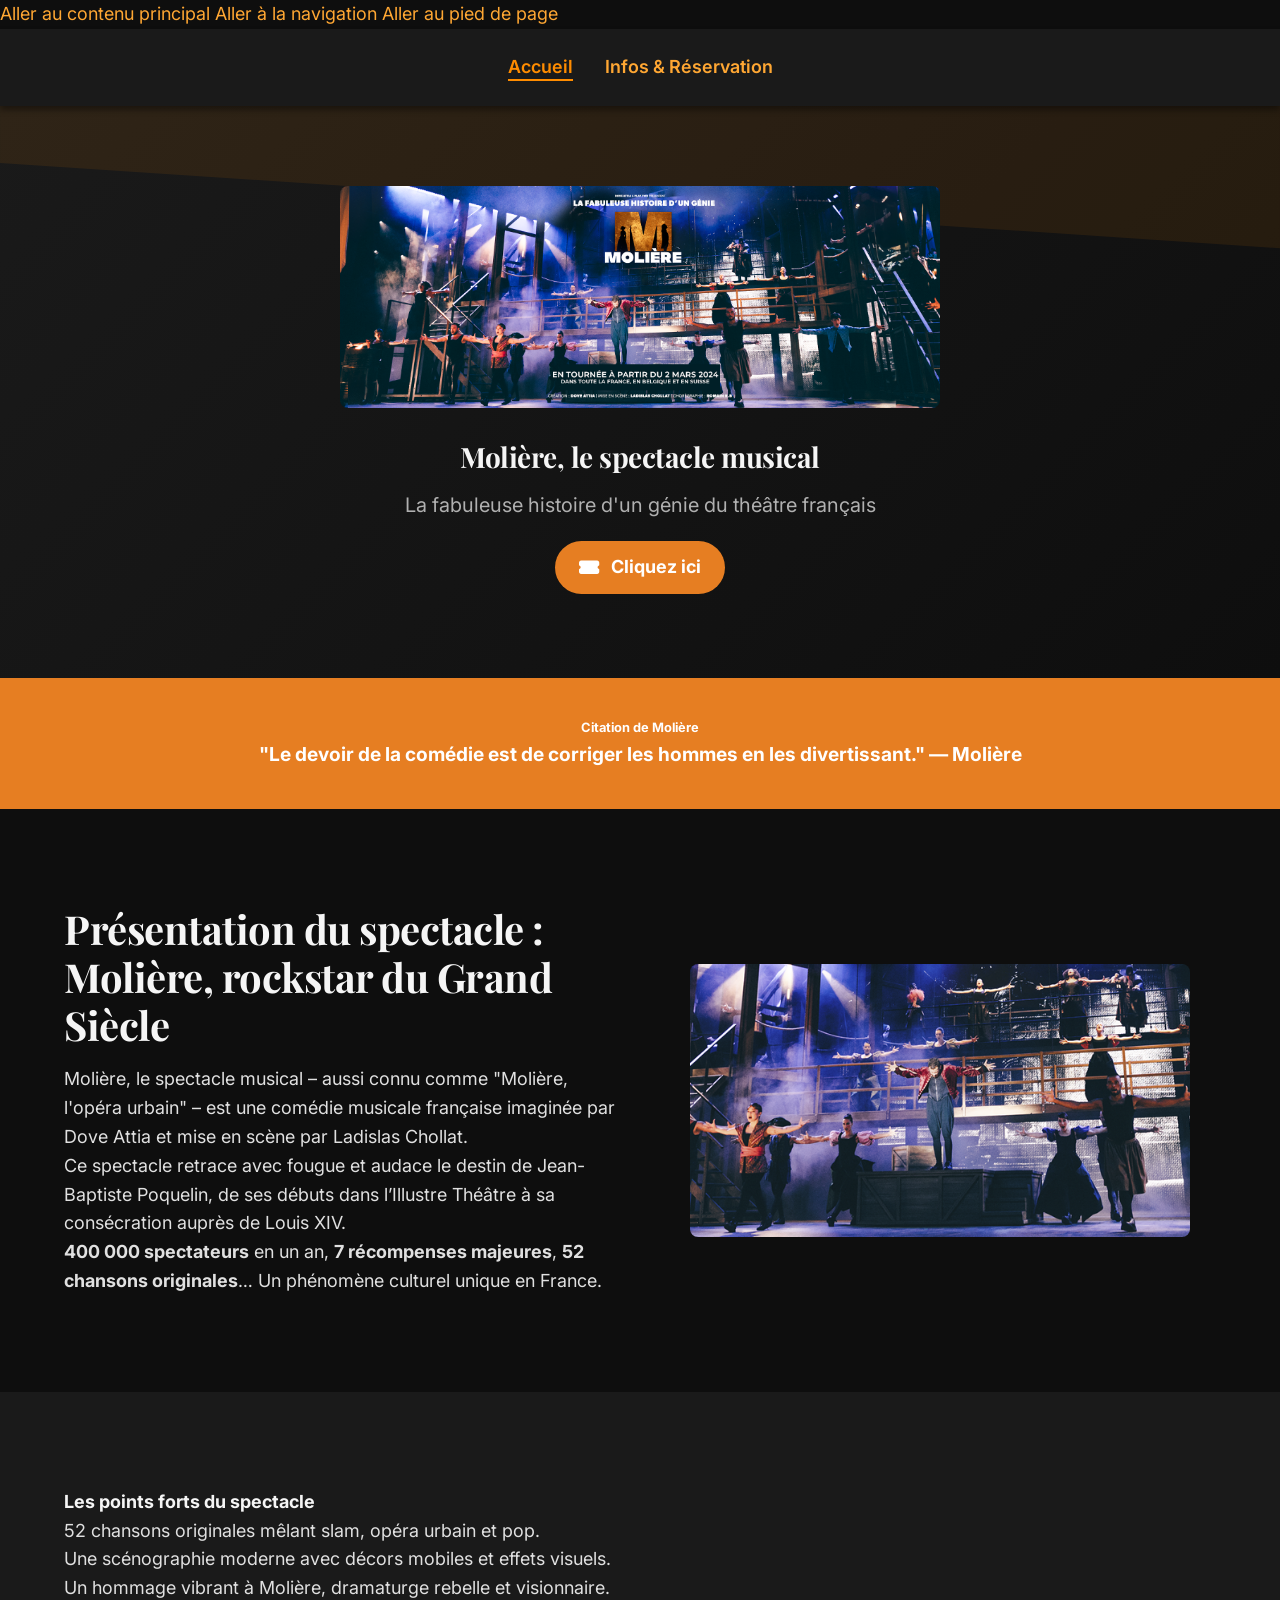
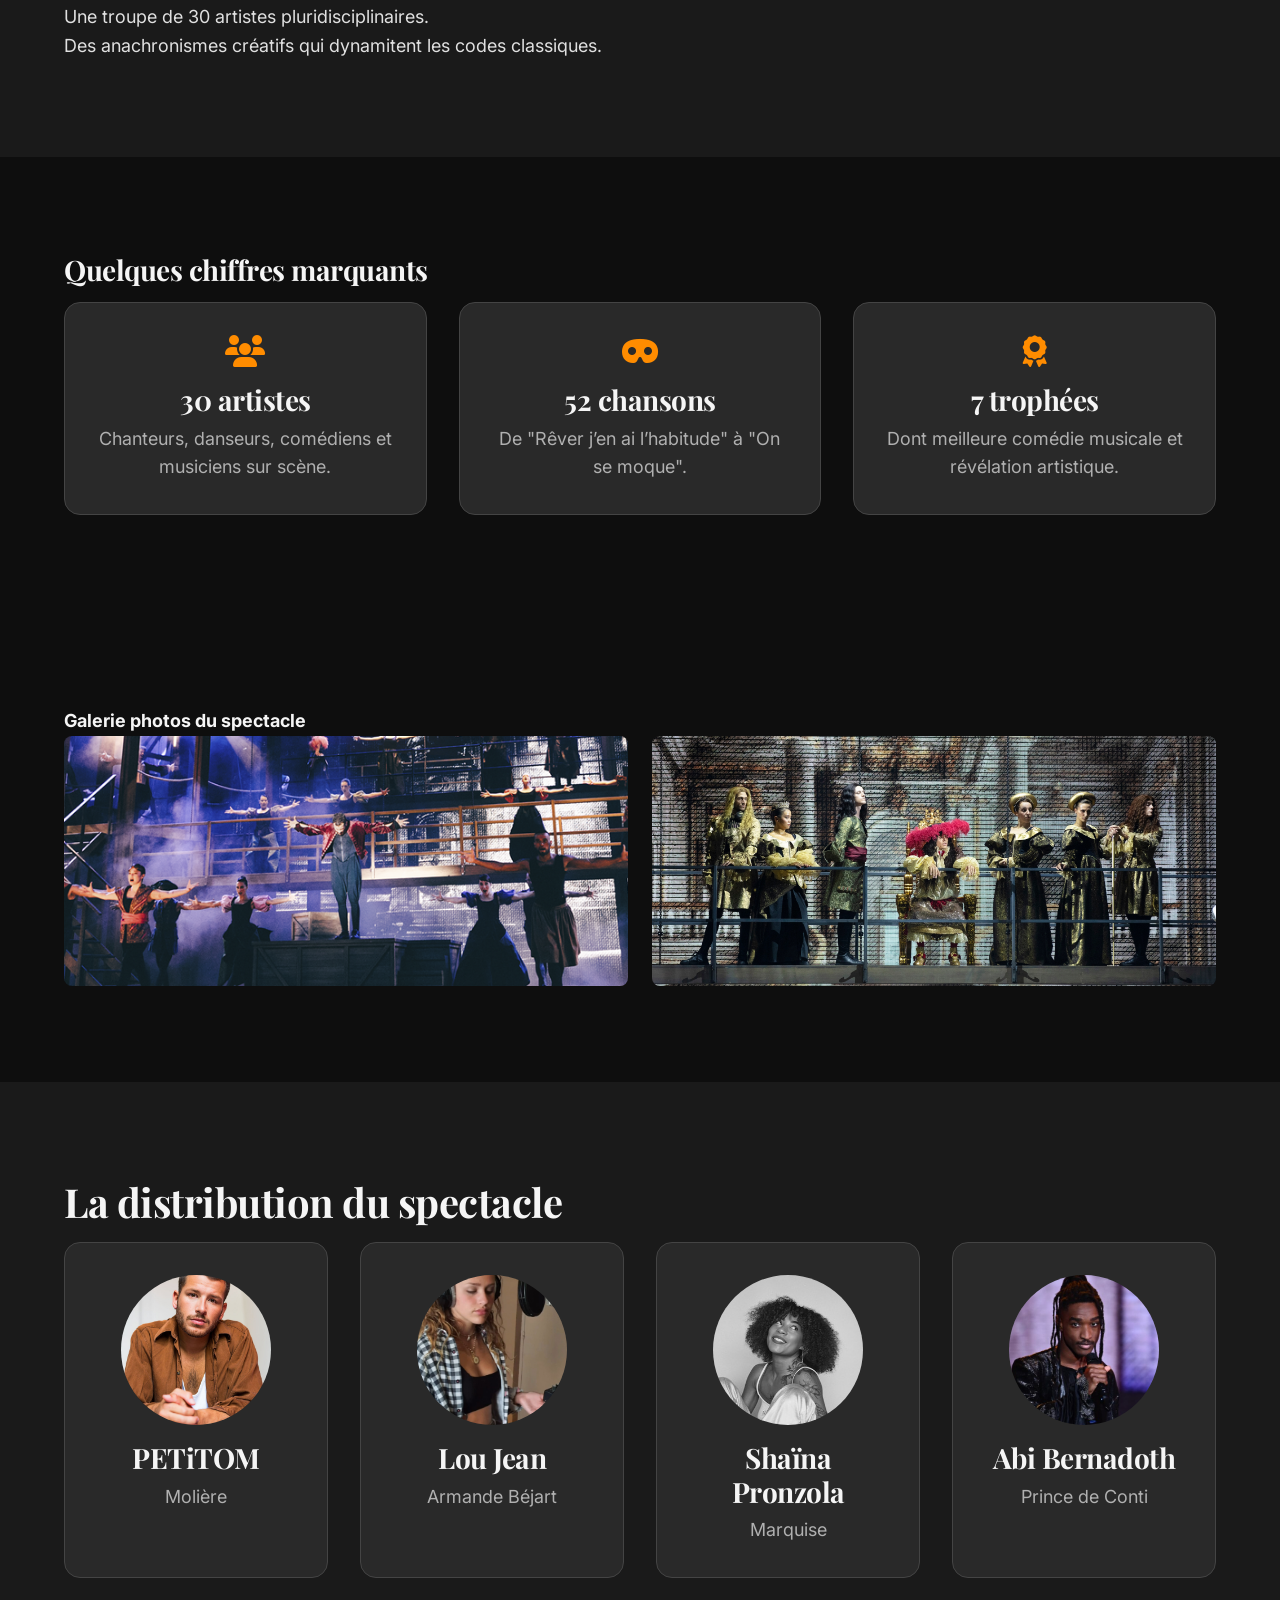
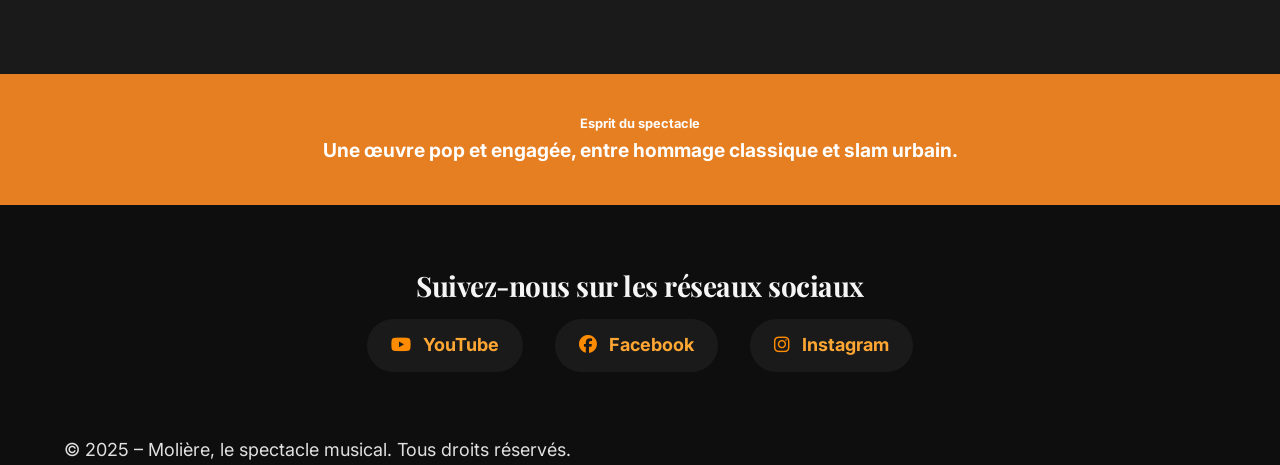
==== index.html @ 2fa3cdf7 ":zap: | ajout de l'atribut aria-hidden true pour les images decorative et les icones" ====
<!DOCTYPE html>
<html lang="fr">
  <head>
    <meta charset="UTF-8" />
    <meta name="viewport" content="width=device-width, initial-scale=1.0" />
    <title>Accueil – Molière, le spectacle musical</title>

    <link
      href="https://fonts.googleapis.com/css2?family=Inter:wght@400;600;700&family=Playfair+Display:wght@700&display=swap"
      rel="stylesheet"
    />

    <link rel="stylesheet" href="style.css" />
    <link
      rel="stylesheet"
      href="https://cdnjs.cloudflare.com/ajax/libs/font-awesome/6.4.0/css/all.min.css"
    />
  </head>

  <body>
    <div class="skip-links">
      <a href="#main" class="skip-link">Aller au contenu principal</a>
      <a href="#navigation" class="skip-link">Aller à la navigation</a>
      <a href="#footer" class="skip-link">Aller au pied de page</a>
    </div>
    <header>
      <nav class="navbar" id="navigation" aria-label="Navigation principale">
          <div class="nav-container">
            <div>
              <a href="index.html" class="active" aria-current="page">Accueil</a>
            </div>
            <div>
              <a href="infos.html">Infos & Réservation</a>
            </div>
          </div>   
      </nav>
      
    </header>
   
    <main id="main">
      <!-- Section Héros -->
      <div class="hero" role="banner">
        <div class="svg-decoration">
          <svg viewBox="0 0 1440 320" focusable="false">
            <path
              fill="#ffb347"
              fill-opacity="0.3"
              d="M0,64L1440,160L1440,0L0,0Z"
            ></path>
          </svg>
        </div>
        <div class="hero-content container">
          <img src="images/moliere.png" class="hero-image" />
          <div class="hero-text">
            <h3>Molière, le spectacle musical</h3>
            <p>La fabuleuse histoire d'un génie du théâtre français</p>
            <a href="infos.html#billetterie" class="btn">
              <i class="fas fa-ticket-alt" alt="Icône billet" aria-hidden="true"></i>
              <span>Cliquez ici</span>
            </a>
          </div>
        </div>
      </div>

      <!-- Citation -->
      <div class="bandeau-citation">
        <h6 id="titre-citation">Citation de Molière</h6>
        <p>
          "Le devoir de la comédie est de corriger les hommes en les
          divertissant." — Molière
        </p>
      </div>

      <!-- Présentation du spectacle -->
      <section
        class="section-intro"
        role="region"
        aria-labelledby="titre-intro"
      >
        <div class="container grid grid-2">
          <div>
            <h2 id="titre-intro">
              Présentation du spectacle : Molière, rockstar du Grand Siècle
            </h2>
            <p>
              Molière, le spectacle musical – aussi connu comme "Molière,
              l'opéra urbain" – est une comédie musicale française imaginée par
              Dove Attia et mise en scène par Ladislas Chollat.
            </p>
            <p>
              Ce spectacle retrace avec fougue et audace le destin de
              Jean-Baptiste Poquelin, de ses débuts dans l’Illustre Théâtre à sa
              consécration auprès de Louis XIV.
            </p>
            <p>
              <strong>400 000 spectateurs</strong> en un an,
              <strong>7 récompenses majeures</strong>,
              <strong>52 chansons originales</strong>… Un phénomène culturel
              unique en France.
            </p>
          </div>
          <img
            src="images/scene1.png"
            alt="Image d'une belle scène"
            aria-hidden="true"
            class="section-image"
          />
        </div>
      </section>

      <!-- Points forts -->
      <div
        class="section-intro alt-bg"
        role="region"
        aria-labelledby="titre-points"
      >
        <div class="container">
          <h4 id="titre-points">Les points forts du spectacle</h4>
          <p>52 chansons originales mêlant slam, opéra urbain et pop.</p>
          <p>Une scénographie moderne avec décors mobiles et effets visuels.</p>
          <p>
            Un hommage vibrant à Molière, dramaturge rebelle et visionnaire.
          </p>
          <p>Une troupe de 30 artistes pluridisciplinaires.</p>
          <p>Des anachronismes créatifs qui dynamitent les codes classiques.</p>
        </div>
      </div>

      <!-- Chiffres clés -->
      <section
        class="section-chiffres"
        role="region"
        aria-labelledby="titre-chiffres"
      >
        <div class="container">
          <h3 id="titre-chiffres">Quelques chiffres marquants</h3>
          <div class="cards">
            <div class="card">
              <i class="fas fa-users" alt="Icône utilisateurs" aria-hidden="true"></i>
              <h3>30 artistes</h3>
              <p>Chanteurs, danseurs, comédiens et musiciens sur scène.</p>
            </div>
            <div class="card">
              <i class="fas fa-mask" alt="Icône masque" aria-hidden="true"></i>
              <h3>52 chansons</h3>
              <p>De "Rêver j’en ai l’habitude" à "On se moque".</p>
            </div>
            <div class="card">
              <i class="fas fa-award" aria-hidden="true"></i>
              <h3>7 trophées</h3>
              <p>Dont meilleure comédie musicale et révélation artistique.</p>
            </div>
          </div>
        </div>
      </section>

      <!-- Galerie -->
      <section
        class="section-intro"
        role="region"
        aria-labelledby="titre-galerie"
      >
        <div class="container">
          <h4 id="titre-galerie">Galerie photos du spectacle</h4>
          <div class="gallery">
            <img src="images/scene1.png" alt="Scène du spectacle montrant les acteurs principaux" />
            <img src="images/scene2.jpg" alt="Scène illustrative"  />
          </div>
        </div>
      </section>

      <!-- Distribution -->
      <section
        class="section-intro alt-bg"
        role="region"
        aria-labelledby="titre-distribution"
      >
        <div class="container">
          <h2 id="titre-distribution">La distribution du spectacle</h2>
          <div class="cards">
            <div class="card">
              <img
                src="images/petitom.jpg"
                alt="Portrait de PETiTOM, interprète de Molière"
                aria-hidden="true"
              />
              <h3>PETiTOM</h3>
              <p>Molière</p>
            </div>
            <div class="card">
              <img
                src="images/loujean.png"
                alt="Portrait de Lou Jean, interprète d'Armande Béjart"
                aria-hidden="true"
              />
              <h3>Lou Jean</h3>
              <p>Armande Béjart</p>
            </div>
            <div class="card">
              <img
                src="images/shaina.jpeg"
                alt="Portrait de Shaïna Pronzola, interprète de Marquise"
                aria-hidden="true"
              />
              <h3>Shaïna Pronzola</h3>
              <p>Marquise</p>
            </div>
            <div class="card">
              <img
                src="images/abi.jpg"
                alt="Portrait d’Abi Bernadoth, interprète du Prince de Conti"
                aria-hidden="true"
              />
              <h3>Abi Bernadoth</h3>
              <p>Prince de Conti</p>
            </div>
          </div>
        </div>
      </section>

      <!-- Bandeau storytelling -->
      <div class="bandeau-citation">
        <h6 id="titre-story">Esprit du spectacle</h6>
        <p>Une œuvre pop et engagée, entre hommage classique et slam urbain.</p>
      </div>

      <!-- Réseaux sociaux -->
      <section
        class="section-reseaux"
        role="region"
        aria-labelledby="titre-reseaux"
      >
        <div class="container">
          <h3 id="titre-reseaux">Suivez-nous sur les réseaux sociaux</h3>
          <div class="reseaux-links">
            <a
              href="https://www.youtube.com/channel/UCc5t5wb25TAO4bCA1d8yMrQ"
              target="_blank"
              rel="noopener noreferrer"
              aria-label="Chaîne YouTube officielle du spectacle Molière"
            >
              <i class="fab fa-youtube" alt="Icône YouTube" aria-hidden="true"></i> YouTube
            </a>
            <a
              href="https://www.facebook.com/moliereloperaurbain/?locale=fr_FR"
              target="_blank"
              rel="noopener noreferrer"
              aria-label="Page Facebook officielle du spectacle Molière"
            >
              <i class="fab fa-facebook" alt="Icône Facebook" aria-hidden="true"></i> Facebook
            </a>
            <a
              href="https://www.instagram.com/molierelespectaclemusical/"
              target="_blank"
              rel="noopener noreferrer"
              aria-label="Profil Instagram du spectacle Molière"
            >
              <i class="fab fa-instagram" alt="Icône Instagram" aria-hidden="true"></i> Instagram
            </a>
          </div>
        </div>
      </section>
    </main>

    <footer id="footer">
        <div class="container">
          <p>
            &copy; 2025 – Molière, le spectacle musical. Tous droits réservés.
          </p>
        </div>
      </div>
    </footer>
  </body>
</html>
---- style.css ----
:root {
  /* Couleurs principales */
  --color-bg: #0e0e0e; /* Arrière-plan sombre */
  --color-text: #e0e0e0; /* Texte clair pour un meilleur contraste */
  --color-secondary-text: #b0b0b0; /* Texte secondaire avec contraste suffisant */
  --color-accent: #ff8c00; /* Accent orange pour une meilleure visibilité */
  --color-accent-light: #ffa733; /* Accent clair pour les survols */
  --color-card-bg: #1a1a1a; /* Fond des cartes */
  --color-hover-bg: #292929; /* Fond au survol */
  --color-focus-outline: #ff8c00; /* Couleur de l'outline pour le focus */
  --color-bandeau-bg: #ff8c00; /* Fond des bandeaux */
  --color-bandeau-text: #ffffff; /* Texte des bandeaux */
  --color-footer-bg: #1a1a1a; /* Fond du footer */
  --color-svg: #ff8c00; /* Couleur des SVG décoratifs */
  --color-focus-bg: transparent; /* Fond transparent pour le focus */
}

/* RESET + BASE */
*,
*::before,
*::after {
  margin: 0;
  padding: 0;
  box-sizing: border-box;
}

html {
  scroll-behavior: smooth;
  font-size: 100%;
}

/* Ajustement des couleurs pour améliorer le contraste */

/* Texte principal */
body {
  background-color: var(--color-bg);
  color: #f5f5f5; /* Couleur légèrement plus claire pour un meilleur contraste */
  font-family: "Inter", Arial, sans-serif;
  line-height: 1.6;
  font-size: 1.125rem;
}

/* Typo titres */
h1,
h2,
h3 {
  line-height: 1.2;
  letter-spacing: -0.5px;
  margin-bottom: 1rem;
  font-family: "Playfair Display", serif;
  font-weight: 700;
}

h2 {
  font-size: 2.5rem;
}

h3 {
  font-size: 1.75rem;
}

a {
  color: #ffa733; /* Couleur accentuée pour les liens */
  text-decoration: none;
  transition: color 0.3s ease;
}

a:focus,
a:hover {
  background-color: var(--color-focus-bg);
  color: #ff8c00; /* Couleur légèrement plus foncée au survol */
}

a:focus-visible {
  outline: 3px solid var(--color-focus-outline); /* Outline visible pour le focus */
  outline-offset: 4px;
  background-color: var(--color-focus-bg);
}

img {
  max-width: 100%;
  height: auto;
  display: block;
  border-radius: 0.5rem;
  object-fit: cover;
}

/* CONTAINER */
.container {
  width: 90%;
  max-width: 1200px;
  margin: 0 auto;
}

/* NAVBAR */
.navbar {
  background-color: var(--color-card-bg);
  padding: 1.5rem 0;
  position: sticky;
  top: 0;
  z-index: 1000;
  box-shadow: 0 4px 6px rgba(0, 0, 0, 0.4);
}

.nav-container {
  display: flex;
  justify-content: center;
  gap: 2rem;
}

.navbar a {
  font-size: 1.125rem;
  font-weight: 600;
  position: relative;
}

.navbar a::after {
  content: "";
  position: absolute;
  width: 0%;
  height: 2px;
  background: var(--color-accent);
  left: 0;
  bottom: -4px;
  transition: width 0.3s ease;
}

.navbar a:hover::after,
.navbar a.active::after {
  width: 100%;
}

.navbar a.active {
  color: var(--color-accent);
}

/* HERO */
.hero {
  background: linear-gradient(135deg, var(--color-card-bg), var(--color-bg));
  padding: 5rem 0 4rem 0;
  position: relative;
  overflow: hidden;
  text-align: center;
}

.svg-decoration {
  position: absolute;
  top: 0;
  left: 0;
  width: 100%;
  opacity: 0.3;
  pointer-events: none;
}

.svg-decoration path {
  fill: var(--color-svg);
}

.hero-content {
  position: relative;
  z-index: 1;
  display: flex;
  flex-direction: column;
  align-items: center;
  gap: 2rem;
}

.hero-image {
  max-width: 600px;
  width: 100%;
}

.hero-text h1 {
  font-size: 3rem;
  color: var(--color-text); /* Texte principal avec contraste suffisant */
}

.hero-text p {
  font-size: 1.25rem;
  color: var(--color-secondary-text); /* Texte secondaire avec contraste suffisant */
}

/* BOUTONS */
.btn {
  display: inline-flex;
  align-items: center;
  gap: 0.75rem;
  background-color: #e67e22; /* Couleur plus foncée pour un meilleur contraste */
  color: #ffffff; /* Texte blanc pour un contraste suffisant */
  padding: 0.75rem 1.5rem;
  border-radius: 50px;
  font-weight: bold;
  transition: background 0.3s ease;
  font-family: "Inter", sans-serif;
  margin: 20px;
}

.btn:hover,
.btn:focus {
  background-color: #d35400; /* Couleur plus foncée au survol */
  color: var(--color-bandeau-text);
  outline: none;
  outline-offset: 0;
}

/* BANDEAUX */
.bandeau-citation,
.bandeau-story {
  background-color: var(--color-bandeau-bg);
  color: var(--color-bandeau-text);
  text-align: center;
  padding: 2.5rem;
  font-weight: bold;
  font-size: 1.2rem;
}

.bandeau-citation p,
.bandeau-story p {
  text-align: center;
}

/* SECTIONS */
.section-intro {
  padding: 6rem 0;
}

.section-chiffres {
  padding: 6rem 0;
}

.alt-bg {
  background-color: var(--color-card-bg);
}

.section-intro img.section-image {
  width: 100%;
  max-width: 500px;
  margin: 0 auto;
  display: block;
}

/* GRID SYSTEM */
.grid-2 {
  display: grid;
  grid-template-columns: 1fr 1fr;
  gap: 3rem;
  align-items: center;
}

@media (max-width: 768px) {
  .grid-2 {
    grid-template-columns: 1fr;
    text-align: center;
  }
}

/* LISTES */
.list-points {
  list-style: none;
  padding: 0;
}

.list-points li {
  position: relative;
  padding-left: 1.5rem;
  margin-bottom: 1rem;
}

.list-points li::before {
  content: "✔";
  position: absolute;
  left: 0;
  color: var(--color-accent);
}

/* CARDS */
.cards {
  display: grid;
  grid-template-columns: repeat(auto-fit, minmax(250px, 1fr));
  gap: 2rem;
}

.card {
  background-color: var(--color-hover-bg);
  padding: 2rem;
  border-radius: 1rem;
  text-align: center;
  transition: transform 0.3s ease, background 0.3s ease;
  border: 1px solid #444;
  display: flex;
  flex-direction: column;
  align-items: center;
  height: 100%;
}

.card img {
  width: 150px;
  height: 150px;
  object-fit: cover;
  border-radius: 50%;
  margin-bottom: 1rem;
}

.card i {
  font-size: 2rem;
  margin-bottom: 1rem;
  color: var(--color-accent);
}

.card:hover,
.card:focus-within {
  transform: translateY(-5px);
  background-color: #444;
}

.card h3 {
  margin-bottom: 0.5rem;
  font-family: "Playfair Display", serif;
}

.card p {
  color: var(--color-secondary-text);
  font-family: "Inter", sans-serif;
}

/* GALLERY */
.gallery {
  display: grid;
  grid-template-columns: repeat(auto-fit, minmax(300px, 1fr));
  gap: 1.5rem;
  align-items: center;
}

.gallery img {
  width: 100%;
  height: 250px;
  object-fit: cover;
  border-radius: 0.5rem;
}

/* RESEAUX SOCIAUX */
.section-reseaux {
  padding: 4rem 0;
}

.section-reseaux h3 {
  text-align: center;
}

.reseaux-links {
  display: flex;
  flex-wrap: wrap;
  justify-content: center;
  gap: 2rem;
}

.reseaux-links a {
  display: inline-flex;
  align-items: center;
  gap: 0.75rem;
  background-color: var(--color-card-bg);
  padding: 0.75rem 1.5rem;
  border-radius: 50px;
  font-weight: bold;
  transition: background 0.3s ease, transform 0.3s ease;
}

.reseaux-links a i {
  color: var(--color-accent);
}

.reseaux-links a:hover,
.reseaux-links a:focus {
  background-color: var(--color-hover-bg);
  transform: translateY(-2px);
  outline: 3px solid var(--color-focus-outline);
  outline-offset: 4px;
}

/* FOOTER */
.footer {
  background-color: var(--color-footer-bg);
  padding: 2rem 0;
  text-align: center;
  color: var(--color-text);
}

.footer p {
  margin-bottom: 0.5rem;
}

/* FORMULAIRE */

.form-reservation {
  display: flex;
  flex-direction: column;
  gap: 1.5rem;
  margin-top: 2rem;
}

.form-group,
fieldset.form-group {
  display: flex;
  flex-direction: column;
  gap: 0.5rem;
}

.form-group label,
fieldset.form-group legend {
  font-weight: 600;
  font-family: "Inter", sans-serif;
  margin-bottom: 0.25rem;
}

input[type="text"],
input[type="email"],
input[type="number"],
select,
textarea {
  width: 100%;
  padding: 0.75rem;
  border-radius: 0.5rem;
  border: 1px solid #444;
  background-color: var(--color-card-bg);
  color: var(--color-text);
  font-family: "Inter", sans-serif;
  font-size: 1rem;
}

fieldset.form-group {
  border: none;
  padding: 0;
  margin: 0;
}

fieldset.form-group div {
  display: flex;
  align-items: center;
  gap: 0.5rem;
}

fieldset.form-group input[type="checkbox"] {
  width: auto;
  height: auto;
}

textarea {
  resize: vertical;
}

.section-intro input::placeholder,
.section-intro textarea::placeholder {
  color: var(--color-secondary-text);
}

.section-intro input:focus,
.section-intro select:focus,
.section-intro textarea:focus {
  outline: none;
  background-color: var(--color-card-bg);
}

.section-intro .btn {
  display: inline-flex;
  align-items: center;
  justify-content: center;
  background-color: var(--color-accent);
  color: var(--color-bandeau-text);
  padding: 0.75rem;
  border-radius: 50%;
  width: 3rem;
  height: 3rem;
  border: none;
  cursor: pointer;
  transition: background 0.3s ease;
}

.section-intro .btn:hover,
.section-intro .btn:focus {
  background-color: var(--color-accent);
  outline: none;
}

/* Titres */
h2#titre-citation,
h2#titre-story {
  color: #f5f5f5; /* Couleur plus claire pour un meilleur contraste */
}

/* Bloc de citation */
blockquote.bandeau-citation {
  background-color: #e67e22; /* Couleur plus foncée pour le fond */
  color: #ffffff; /* Texte blanc pour un contraste suffisant */
}

blockquote.bandeau-citation p {
  color: #ffffff; /* Texte blanc pour un contraste suffisant */
}

/* Bandeau storytelling */
div.bandeau-citation {
  background-color: #e67e22; /* Couleur plus foncée pour le fond */
  color: #ffffff; /* Texte blanc pour un contraste suffisant */
}

div.bandeau-citation p {
  color: #ffffff; /* Texte blanc pour un contraste suffisant */
}

/* Paragraphe */
p {
  color: #e0e0e0; /* Couleur légèrement plus claire pour un meilleur contraste */
}

/* Responsive */
@media (max-width: 768px) {
  h2 {
    font-size: 2rem;
  }

  .hero-text h1 {
    font-size: 2.2rem;
  }

  .hero-image {
    max-width: 90%;
  }

  .navbar ul {
    gap: 1rem;
    flex-wrap: wrap;
  }

  .form-reservation {
    gap: 1rem;
  }

  button[type="submit"] {
    width: 100%;
    justify-content: center;
  }
}
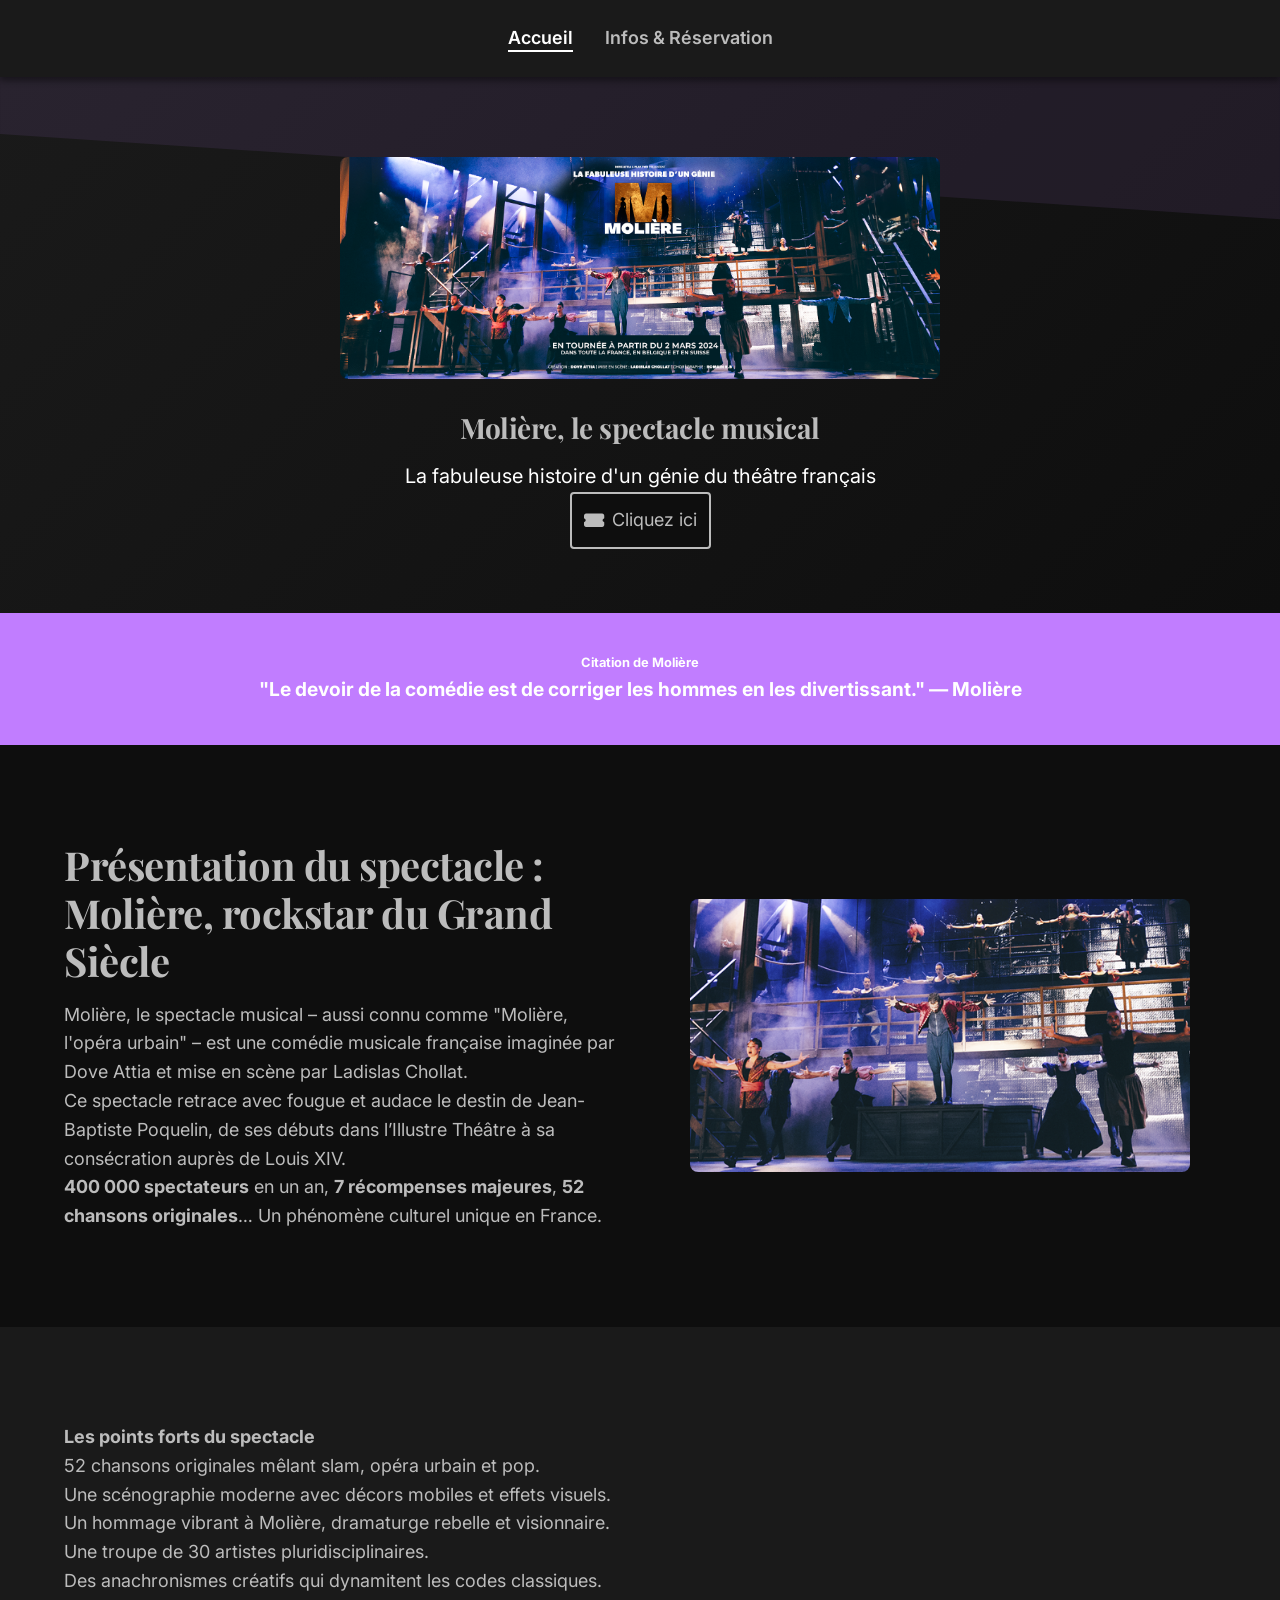
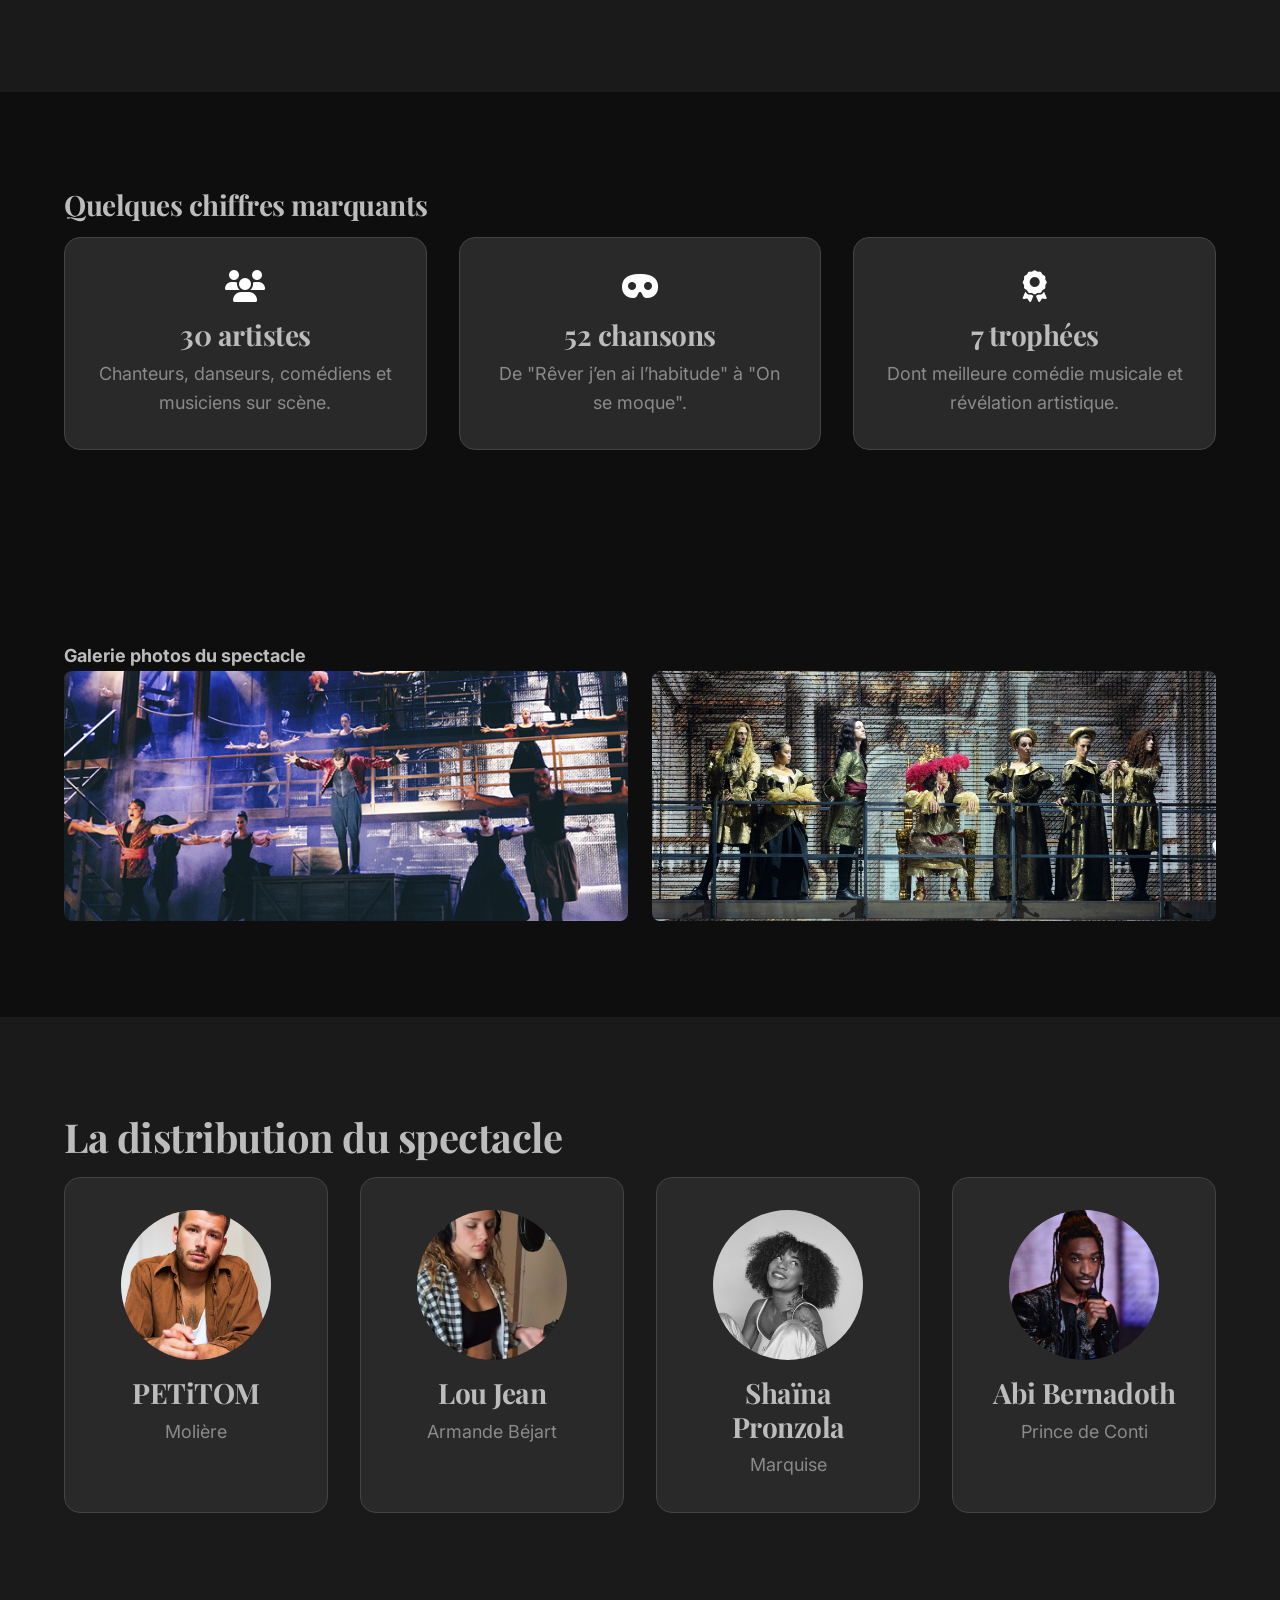
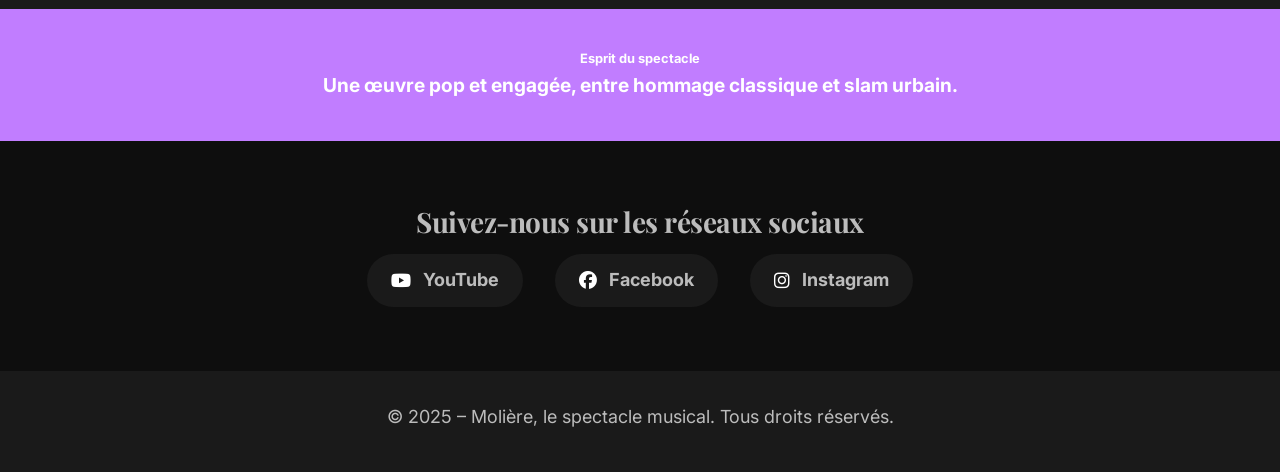
==== commit 3888698e: "Rajouts des attributs d'accessibilitée pour les autres icones" ====
--- a/index.html
+++ b/index.html
@@ -18,30 +18,23 @@
   </head>
 
   <body>
-    <div class="skip-links">
-      <a href="#main" class="skip-link">Aller au contenu principal</a>
-      <a href="#navigation" class="skip-link">Aller à la navigation</a>
-      <a href="#footer" class="skip-link">Aller au pied de page</a>
+    <div class="navbar">
+      <div class="nav-container">
+        <div>
+          <a href="index.html" class="active" aria-current="page">Accueil</a>
+        </div>
+        <div>
+          <a href="infos.html">Infos & Réservation</a>
+        </div>
+      </div>
     </div>
-    <header>
-      <nav class="navbar" id="navigation" aria-label="Navigation principale">
-          <div class="nav-container">
-            <div>
-              <a href="index.html" class="active" aria-current="page">Accueil</a>
-            </div>
-            <div>
-              <a href="infos.html">Infos & Réservation</a>
-            </div>
-          </div>   
-      </nav>
-      
-    </header>
-   
-    <main id="main">
+
+    <main id="contenu">
       <!-- Section Héros -->
       <div class="hero" role="banner">
         <div class="svg-decoration">
-          <svg viewBox="0 0 1440 320" focusable="false">
+          <!--Masquage du SVG pour le lecteur-->
+          <svg viewBox="0 0 1440 320" focusable="false" aria-hidden="true">
             <path
               fill="#ffb347"
               fill-opacity="0.3"
@@ -50,12 +43,13 @@
           </svg>
         </div>
         <div class="hero-content container">
-          <img src="images/moliere.png" class="hero-image" />
+          <!-- Rajouts d'une description pour l'image(Scène de spectacle Molière)-->
+          <img src="images/moliere.png" class="hero-image" alt="Scène du spectacle Molière"/>
           <div class="hero-text">
             <h3>Molière, le spectacle musical</h3>
             <p>La fabuleuse histoire d'un génie du théâtre français</p>
             <a href="infos.html#billetterie" class="btn">
-              <i class="fas fa-ticket-alt" alt="Icône billet" aria-hidden="true"></i>
+              <i class="fas fa-ticket-alt" alt="Icône billet"></i>
               <span>Cliquez ici</span>
             </a>
           </div>
@@ -99,10 +93,10 @@
               unique en France.
             </p>
           </div>
+          <!-- Changement de l'attribut alt pour l'image-->
           <img
             src="images/scene1.png"
-            alt="Image d'une belle scène"
-            aria-hidden="true"
+            alt="Scène du spectacle Molière"
             class="section-image"
           />
         </div>
@@ -136,6 +130,7 @@
           <h3 id="titre-chiffres">Quelques chiffres marquants</h3>
           <div class="cards">
             <div class="card">
+              <!--Masquage de l'icône pour le lecteur-->
               <i class="fas fa-users" alt="Icône utilisateurs" aria-hidden="true"></i>
               <h3>30 artistes</h3>
               <p>Chanteurs, danseurs, comédiens et musiciens sur scène.</p>
@@ -163,8 +158,8 @@
         <div class="container">
           <h4 id="titre-galerie">Galerie photos du spectacle</h4>
           <div class="gallery">
-            <img src="images/scene1.png" alt="Scène du spectacle montrant les acteurs principaux" />
-            <img src="images/scene2.jpg" alt="Scène illustrative"  />
+            <img src="images/scene1.png" />
+            <img src="images/scene2.jpg" alt="Scène illustrative" />
           </div>
         </div>
       </section>
@@ -182,7 +177,6 @@
               <img
                 src="images/petitom.jpg"
                 alt="Portrait de PETiTOM, interprète de Molière"
-                aria-hidden="true"
               />
               <h3>PETiTOM</h3>
               <p>Molière</p>
@@ -191,7 +185,6 @@
               <img
                 src="images/loujean.png"
                 alt="Portrait de Lou Jean, interprète d'Armande Béjart"
-                aria-hidden="true"
               />
               <h3>Lou Jean</h3>
               <p>Armande Béjart</p>
@@ -200,7 +193,6 @@
               <img
                 src="images/shaina.jpeg"
                 alt="Portrait de Shaïna Pronzola, interprète de Marquise"
-                aria-hidden="true"
               />
               <h3>Shaïna Pronzola</h3>
               <p>Marquise</p>
@@ -209,7 +201,6 @@
               <img
                 src="images/abi.jpg"
                 alt="Portrait d’Abi Bernadoth, interprète du Prince de Conti"
-                aria-hidden="true"
               />
               <h3>Abi Bernadoth</h3>
               <p>Prince de Conti</p>
@@ -233,13 +224,15 @@
         <div class="container">
           <h3 id="titre-reseaux">Suivez-nous sur les réseaux sociaux</h3>
           <div class="reseaux-links">
+            <!-- Changements des attributs d'accessibilitée pour le lien YouTube-->
             <a
               href="https://www.youtube.com/channel/UCc5t5wb25TAO4bCA1d8yMrQ"
               target="_blank"
               rel="noopener noreferrer"
               aria-label="Chaîne YouTube officielle du spectacle Molière"
             >
-              <i class="fab fa-youtube" alt="Icône YouTube" aria-hidden="true"></i> YouTube
+              <i class="fab fa-youtube" alt="Icône YouTube" aria-hidden="true"></i> 
+              <span>YouTube</span>
             </a>
             <a
               href="https://www.facebook.com/moliereloperaurbain/?locale=fr_FR"
@@ -262,13 +255,12 @@
       </section>
     </main>
 
-    <footer id="footer">
-        <div class="container">
-          <p>
-            &copy; 2025 – Molière, le spectacle musical. Tous droits réservés.
-          </p>
-        </div>
-      </div>
-    </footer>
+    <div class="footer">
+      <div class="container">
+        <p>
+          &copy; 2025 – Molière, le spectacle musical. Tous droits réservés.
+        </p>
+      </div>
+    </div>
   </body>
 </html>
--- a/style.css
+++ b/style.css
@@ -1,18 +1,18 @@
 :root {
-  /* Couleurs principales */
-  --color-bg: #0e0e0e; /* Arrière-plan sombre */
-  --color-text: #e0e0e0; /* Texte clair pour un meilleur contraste */
-  --color-secondary-text: #b0b0b0; /* Texte secondaire avec contraste suffisant */
-  --color-accent: #ff8c00; /* Accent orange pour une meilleure visibilité */
-  --color-accent-light: #ffa733; /* Accent clair pour les survols */
-  --color-card-bg: #1a1a1a; /* Fond des cartes */
-  --color-hover-bg: #292929; /* Fond au survol */
-  --color-focus-outline: #ff8c00; /* Couleur de l'outline pour le focus */
-  --color-bandeau-bg: #ff8c00; /* Fond des bandeaux */
-  --color-bandeau-text: #ffffff; /* Texte des bandeaux */
-  --color-footer-bg: #1a1a1a; /* Fond du footer */
-  --color-svg: #ff8c00; /* Couleur des SVG décoratifs */
-  --color-focus-bg: transparent; /* Fond transparent pour le focus */
+  --color-bg: #0e0e0e;
+  --color-text: #bcbcbc;
+  --color-secondary-text: #8a8a8a;
+  --color-accent: white;
+  --color-accent-light: #d6a3ff;
+  --color-card-bg: #1a1a1a;
+  --color-hover-bg: #292929;
+  --color-focus-outline: #c17dff;
+  --color-bandeau-bg: #c17dff;
+  --color-bandeau-text: #fff;
+  --color-footer-bg: #1a1a1a;
+  --color-svg: #c17dff;
+  --color-focus-bg: transparent;
+  --color-accent-dark: #a366ff;
 }
 
 /* RESET + BASE */
@@ -29,12 +29,9 @@
   font-size: 100%;
 }
 
-/* Ajustement des couleurs pour améliorer le contraste */
-
-/* Texte principal */
 body {
   background-color: var(--color-bg);
-  color: #f5f5f5; /* Couleur légèrement plus claire pour un meilleur contraste */
+  color: var(--color-text);
   font-family: "Inter", Arial, sans-serif;
   line-height: 1.6;
   font-size: 1.125rem;
@@ -59,20 +56,25 @@
   font-size: 1.75rem;
 }
 
+/* Styles pour les liens */
 a {
-  color: #ffa733; /* Couleur accentuée pour les liens */
+  color: var(--color-text);
   text-decoration: none;
-  transition: color 0.3s ease;
+}
+
+a:hover,
+a:active {
+  color: var(--color-accent);
+  text-decoration: underline;
 }
 
 a:focus,
 a:hover {
   background-color: var(--color-focus-bg);
-  color: #ff8c00; /* Couleur légèrement plus foncée au survol */
 }
 
 a:focus-visible {
-  outline: 3px solid var(--color-focus-outline); /* Outline visible pour le focus */
+  outline: 3px solid var(--color-focus-outline);
   outline-offset: 4px;
   background-color: var(--color-focus-bg);
 }
@@ -172,35 +174,36 @@
 
 .hero-text h1 {
   font-size: 3rem;
-  color: var(--color-text); /* Texte principal avec contraste suffisant */
 }
 
 .hero-text p {
   font-size: 1.25rem;
-  color: var(--color-secondary-text); /* Texte secondaire avec contraste suffisant */
+  color: var(--color-accent);
 }
 
 /* BOUTONS */
+/* Styles pour les boutons */
 .btn {
+  background-color: var(--color-bg);
+  color: var(--color-text);
+  border: 2px solid var(--color-text);
+  padding: 0.75rem;
+  border-radius: 0.25rem;
+  cursor: pointer;
+  text-decoration: none;
   display: inline-flex;
   align-items: center;
-  gap: 0.75rem;
-  background-color: #e67e22; /* Couleur plus foncée pour un meilleur contraste */
-  color: #ffffff; /* Texte blanc pour un contraste suffisant */
-  padding: 0.75rem 1.5rem;
-  border-radius: 50px;
-  font-weight: bold;
-  transition: background 0.3s ease;
-  font-family: "Inter", sans-serif;
-  margin: 20px;
-}
-
-.btn:hover,
+  gap: 0.5rem;
+}
+
+.btn:hover {
+  background-color: var(--color-text);
+  color: var(--color-bg);
+}
+
 .btn:focus {
-  background-color: #d35400; /* Couleur plus foncée au survol */
-  color: var(--color-bandeau-text);
-  outline: none;
-  outline-offset: 0;
+  outline: 2px solid var(--color-text);
+  outline-offset: 2px;
 }
 
 /* BANDEAUX */
@@ -481,35 +484,16 @@
   outline: none;
 }
 
-/* Titres */
-h2#titre-citation,
-h2#titre-story {
-  color: #f5f5f5; /* Couleur plus claire pour un meilleur contraste */
-}
-
-/* Bloc de citation */
-blockquote.bandeau-citation {
-  background-color: #e67e22; /* Couleur plus foncée pour le fond */
-  color: #ffffff; /* Texte blanc pour un contraste suffisant */
-}
-
-blockquote.bandeau-citation p {
-  color: #ffffff; /* Texte blanc pour un contraste suffisant */
-}
-
-/* Bandeau storytelling */
-div.bandeau-citation {
-  background-color: #e67e22; /* Couleur plus foncée pour le fond */
-  color: #ffffff; /* Texte blanc pour un contraste suffisant */
-}
-
-div.bandeau-citation p {
-  color: #ffffff; /* Texte blanc pour un contraste suffisant */
-}
-
-/* Paragraphe */
-p {
-  color: #e0e0e0; /* Couleur légèrement plus claire pour un meilleur contraste */
+/* Styles pour la navigation au clavier */
+:focus {
+    outline: 2px solid var(--color-text);
+    outline-offset: 2px;
+}
+
+/* Focus spécifique pour le skip link */
+.evitement:focus {
+    outline: 2px solid var(--color-text);
+    outline-offset: 2px;
 }
 
 /* Responsive */
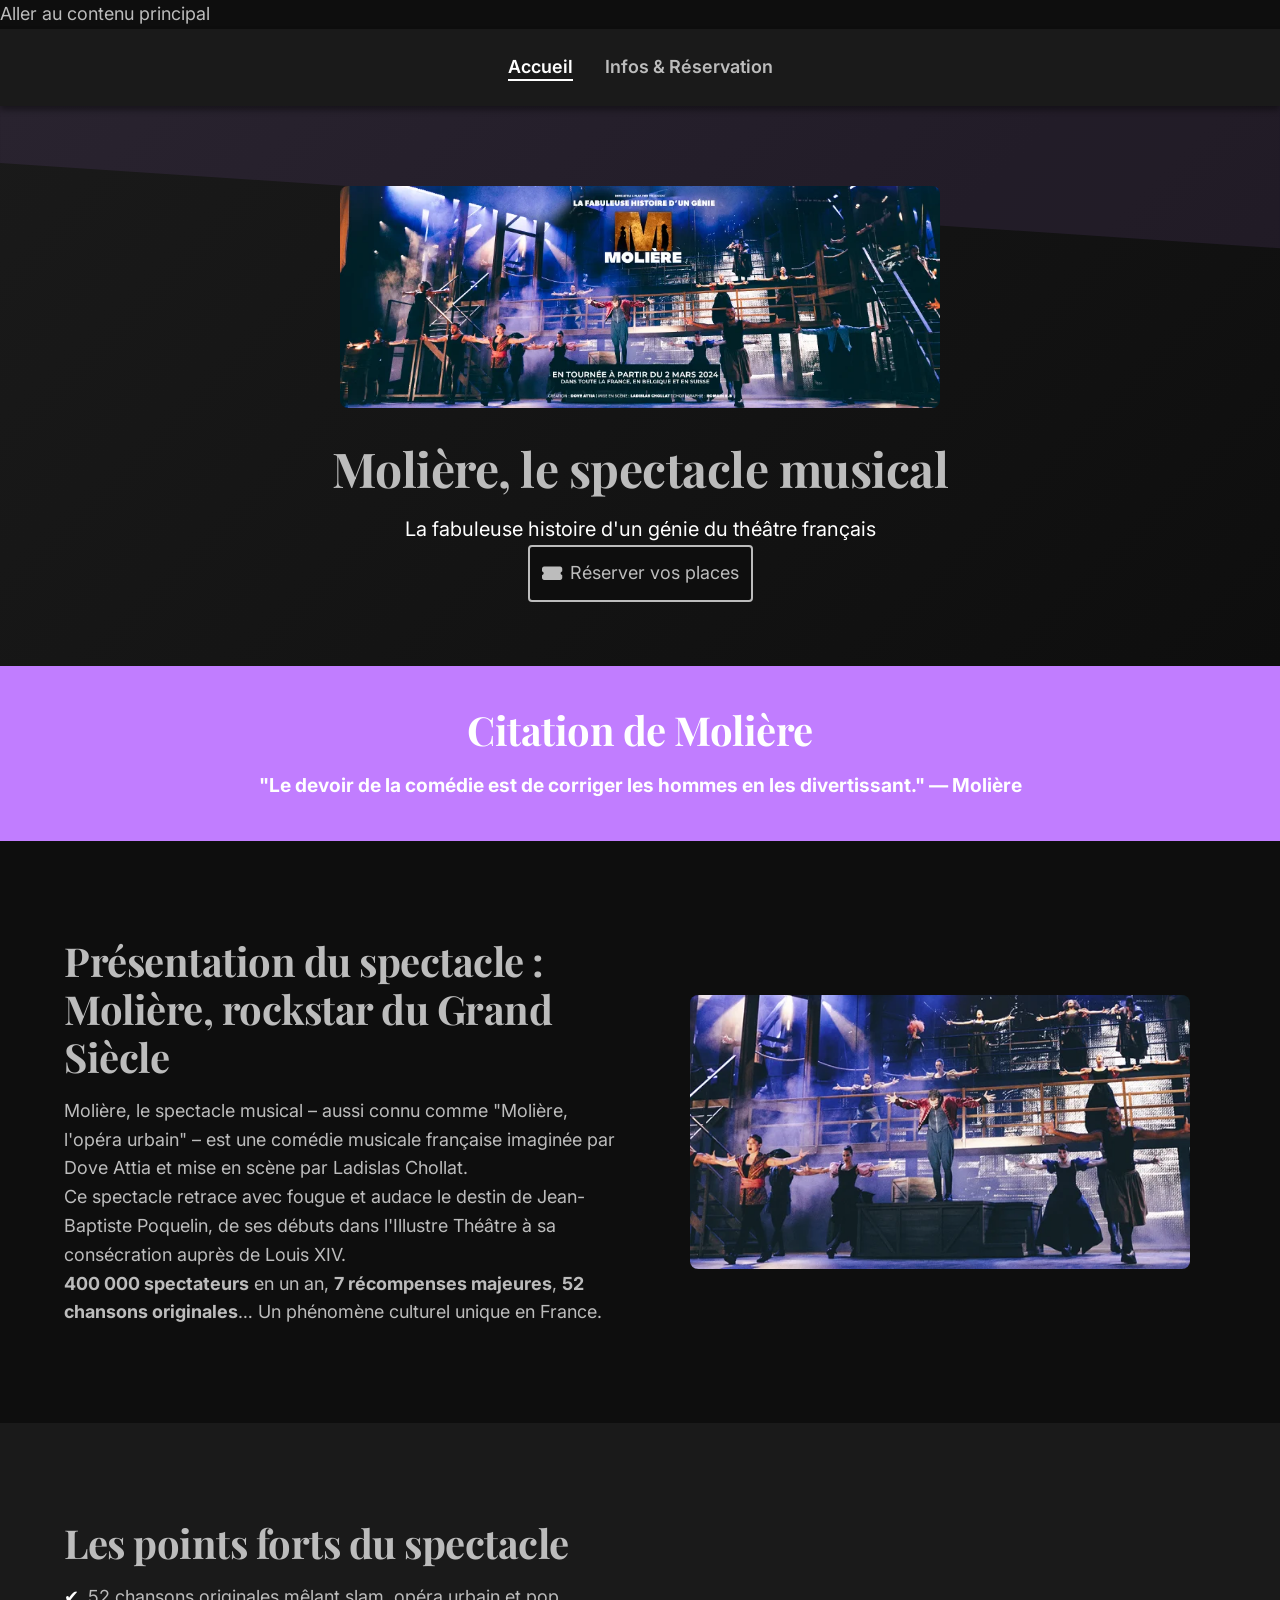
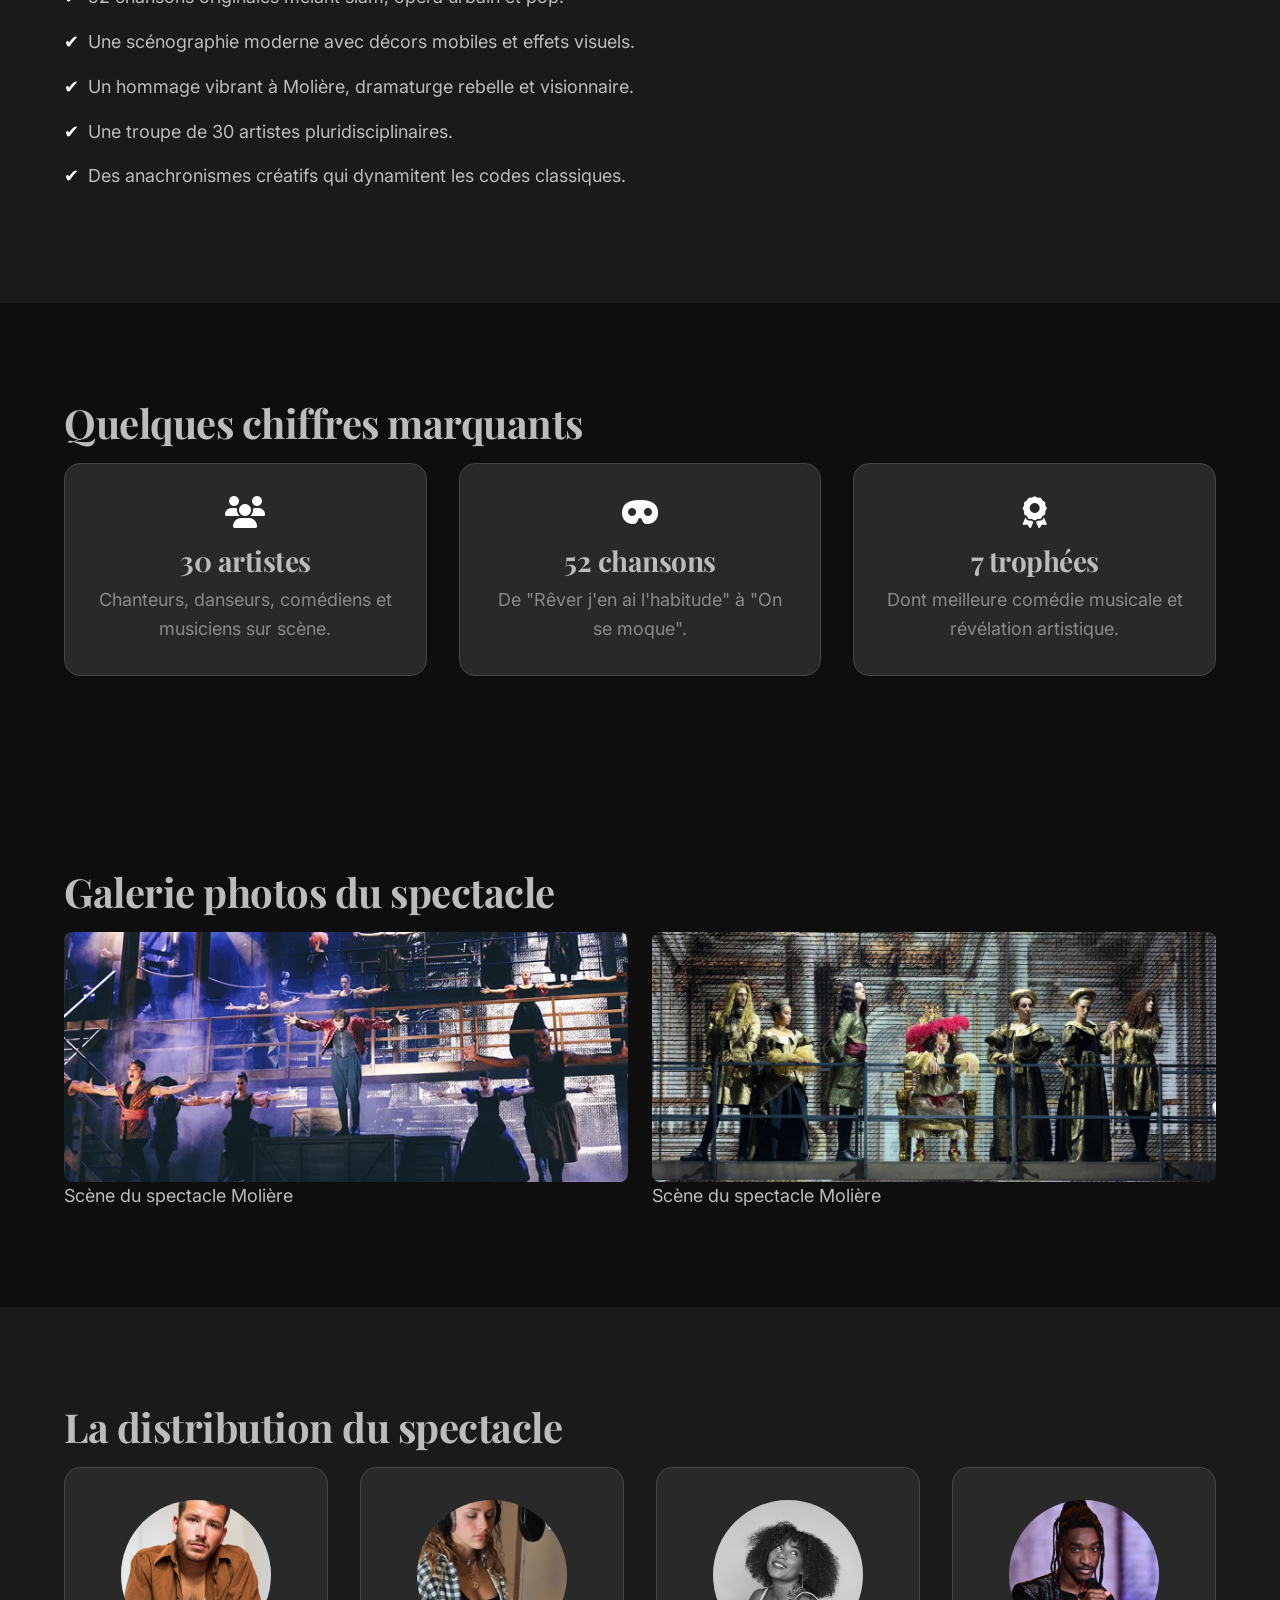
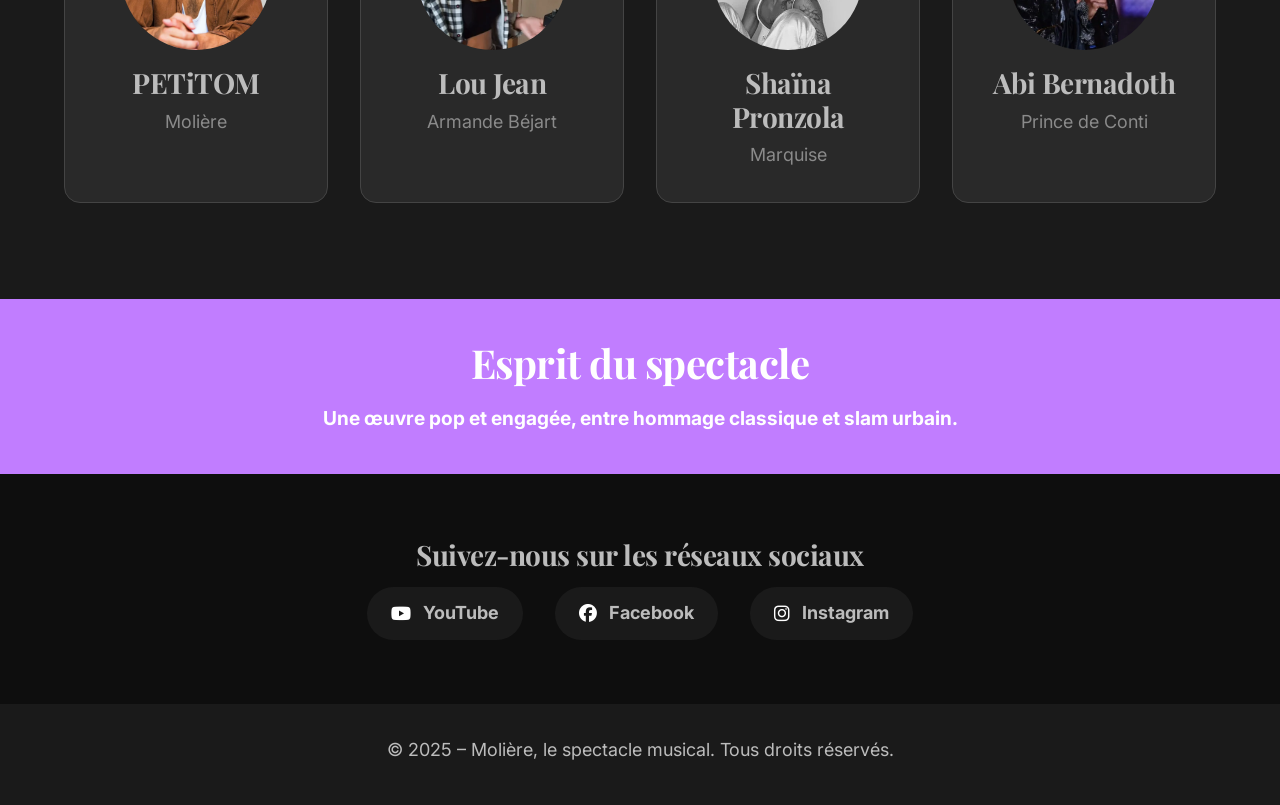
==== commit 8ee315a0: "Optimisation des performances : conversion des images en WebP, redimensionnemtn et ajout de preconne" ====
--- a/index.html
+++ b/index.html
@@ -5,6 +5,11 @@
     <meta name="viewport" content="width=device-width, initial-scale=1.0" />
     <title>Accueil – Molière, le spectacle musical</title>
 
+    <!-- Preconnect pour les ressources externes -->
+    <link rel="preconnect" href="https://fonts.googleapis.com">
+    <link rel="preconnect" href="https://fonts.gstatic.com" crossorigin>
+    <link rel="preconnect" href="https://cdnjs.cloudflare.com">
+
     <link
       href="https://fonts.googleapis.com/css2?family=Inter:wght@400;600;700&family=Playfair+Display:wght@700&display=swap"
       rel="stylesheet"
@@ -18,6 +23,8 @@
   </head>
 
   <body>
+    <a href="#contenu" class="skip-link">Aller au contenu principal</a>
+    
     <div class="navbar">
       <div class="nav-container">
         <div>
@@ -33,7 +40,6 @@
       <!-- Section Héros -->
       <div class="hero" role="banner">
         <div class="svg-decoration">
-          <!--Masquage du SVG pour le lecteur-->
           <svg viewBox="0 0 1440 320" focusable="false" aria-hidden="true">
             <path
               fill="#ffb347"
@@ -43,14 +49,13 @@
           </svg>
         </div>
         <div class="hero-content container">
-          <!-- Rajouts d'une description pour l'image(Scène de spectacle Molière)-->
-          <img src="images/moliere.png" class="hero-image" alt="Scène du spectacle Molière"/>
+          <img src="images/optimized/moliere.webp" class="hero-image" alt="Portrait de Molière" />
           <div class="hero-text">
-            <h3>Molière, le spectacle musical</h3>
+            <h1>Molière, le spectacle musical</h1>
             <p>La fabuleuse histoire d'un génie du théâtre français</p>
             <a href="infos.html#billetterie" class="btn">
-              <i class="fas fa-ticket-alt" alt="Icône billet"></i>
-              <span>Cliquez ici</span>
+              <i class="fas fa-ticket-alt" aria-hidden="true"></i>
+              <span>Réserver vos places</span>
             </a>
           </div>
         </div>
@@ -58,7 +63,7 @@
 
       <!-- Citation -->
       <div class="bandeau-citation">
-        <h6 id="titre-citation">Citation de Molière</h6>
+        <h2 id="titre-citation">Citation de Molière</h2>
         <p>
           "Le devoir de la comédie est de corriger les hommes en les
           divertissant." — Molière
@@ -83,7 +88,7 @@
             </p>
             <p>
               Ce spectacle retrace avec fougue et audace le destin de
-              Jean-Baptiste Poquelin, de ses débuts dans l’Illustre Théâtre à sa
+              Jean-Baptiste Poquelin, de ses débuts dans l'Illustre Théâtre à sa
               consécration auprès de Louis XIV.
             </p>
             <p>
@@ -93,32 +98,31 @@
               unique en France.
             </p>
           </div>
-          <!-- Changement de l'attribut alt pour l'image-->
           <img
-            src="images/scene1.png"
-            alt="Scène du spectacle Molière"
+            src="images/optimized/scene1.webp"
+            alt="Image d'une belle scène"
             class="section-image"
           />
         </div>
       </section>
 
       <!-- Points forts -->
-      <div
+      <section
         class="section-intro alt-bg"
         role="region"
         aria-labelledby="titre-points"
       >
         <div class="container">
-          <h4 id="titre-points">Les points forts du spectacle</h4>
-          <p>52 chansons originales mêlant slam, opéra urbain et pop.</p>
-          <p>Une scénographie moderne avec décors mobiles et effets visuels.</p>
-          <p>
-            Un hommage vibrant à Molière, dramaturge rebelle et visionnaire.
-          </p>
-          <p>Une troupe de 30 artistes pluridisciplinaires.</p>
-          <p>Des anachronismes créatifs qui dynamitent les codes classiques.</p>
-        </div>
-      </div>
+          <h2 id="titre-points">Les points forts du spectacle</h2>
+          <ul class="list-points">
+            <li>52 chansons originales mêlant slam, opéra urbain et pop.</li>
+            <li>Une scénographie moderne avec décors mobiles et effets visuels.</li>
+            <li>Un hommage vibrant à Molière, dramaturge rebelle et visionnaire.</li>
+            <li>Une troupe de 30 artistes pluridisciplinaires.</li>
+            <li>Des anachronismes créatifs qui dynamitent les codes classiques.</li>
+          </ul>
+        </div>
+      </section>
 
       <!-- Chiffres clés -->
       <section
@@ -127,24 +131,23 @@
         aria-labelledby="titre-chiffres"
       >
         <div class="container">
-          <h3 id="titre-chiffres">Quelques chiffres marquants</h3>
-          <div class="cards">
-            <div class="card">
-              <!--Masquage de l'icône pour le lecteur-->
-              <i class="fas fa-users" alt="Icône utilisateurs" aria-hidden="true"></i>
+          <h2 id="titre-chiffres">Quelques chiffres marquants</h2>
+          <div class="cards" role="list">
+            <article class="card" tabindex="0" role="listitem">
+              <i class="fas fa-users" aria-hidden="true"></i>
               <h3>30 artistes</h3>
               <p>Chanteurs, danseurs, comédiens et musiciens sur scène.</p>
-            </div>
-            <div class="card">
-              <i class="fas fa-mask" alt="Icône masque" aria-hidden="true"></i>
+            </article>
+            <article class="card" tabindex="0" role="listitem">
+              <i class="fas fa-mask" aria-hidden="true"></i>
               <h3>52 chansons</h3>
-              <p>De "Rêver j’en ai l’habitude" à "On se moque".</p>
-            </div>
-            <div class="card">
+              <p>De "Rêver j'en ai l'habitude" à "On se moque".</p>
+            </article>
+            <article class="card" tabindex="0" role="listitem">
               <i class="fas fa-award" aria-hidden="true"></i>
               <h3>7 trophées</h3>
               <p>Dont meilleure comédie musicale et révélation artistique.</p>
-            </div>
+            </article>
           </div>
         </div>
       </section>
@@ -156,10 +159,16 @@
         aria-labelledby="titre-galerie"
       >
         <div class="container">
-          <h4 id="titre-galerie">Galerie photos du spectacle</h4>
-          <div class="gallery">
-            <img src="images/scene1.png" />
-            <img src="images/scene2.jpg" alt="Scène illustrative" />
+          <h2 id="titre-galerie">Galerie photos du spectacle</h2>
+          <div class="gallery" role="list">
+            <figure role="listitem">
+              <img src="images/optimized/scene1.webp" alt="Scène du spectacle Molière" />
+              <figcaption>Scène du spectacle Molière</figcaption>
+            </figure>
+            <figure role="listitem">
+              <img src="images/optimized/scene2.webp" alt="Scène du spectacle Molière" />
+              <figcaption>Scène du spectacle Molière</figcaption>
+            </figure>
           </div>
         </div>
       </section>
@@ -172,46 +181,46 @@
       >
         <div class="container">
           <h2 id="titre-distribution">La distribution du spectacle</h2>
-          <div class="cards">
-            <div class="card">
-              <img
-                src="images/petitom.jpg"
+          <div class="cards" role="list">
+            <article class="card" tabindex="0" role="listitem">
+              <img
+                src="images/optimized/petitom.webp"
                 alt="Portrait de PETiTOM, interprète de Molière"
               />
               <h3>PETiTOM</h3>
               <p>Molière</p>
-            </div>
-            <div class="card">
-              <img
-                src="images/loujean.png"
+            </article>
+            <article class="card" tabindex="0" role="listitem">
+              <img
+                src="images/optimized/loujean.webp"
                 alt="Portrait de Lou Jean, interprète d'Armande Béjart"
               />
               <h3>Lou Jean</h3>
               <p>Armande Béjart</p>
-            </div>
-            <div class="card">
-              <img
-                src="images/shaina.jpeg"
+            </article>
+            <article class="card" tabindex="0" role="listitem">
+              <img
+                src="images/optimized/shaina.webp"
                 alt="Portrait de Shaïna Pronzola, interprète de Marquise"
               />
               <h3>Shaïna Pronzola</h3>
               <p>Marquise</p>
-            </div>
-            <div class="card">
-              <img
-                src="images/abi.jpg"
-                alt="Portrait d’Abi Bernadoth, interprète du Prince de Conti"
+            </article>
+            <article class="card" tabindex="0" role="listitem">
+              <img
+                src="images/optimized/abi.webp"
+                alt="Portrait d'Abi Bernadoth, interprète du Prince de Conti"
               />
               <h3>Abi Bernadoth</h3>
               <p>Prince de Conti</p>
-            </div>
+            </article>
           </div>
         </div>
       </section>
 
       <!-- Bandeau storytelling -->
       <div class="bandeau-citation">
-        <h6 id="titre-story">Esprit du spectacle</h6>
+        <h2 id="titre-story">Esprit du spectacle</h2>
         <p>Une œuvre pop et engagée, entre hommage classique et slam urbain.</p>
       </div>
 
@@ -224,15 +233,13 @@
         <div class="container">
           <h3 id="titre-reseaux">Suivez-nous sur les réseaux sociaux</h3>
           <div class="reseaux-links">
-            <!-- Changements des attributs d'accessibilitée pour le lien YouTube-->
             <a
               href="https://www.youtube.com/channel/UCc5t5wb25TAO4bCA1d8yMrQ"
               target="_blank"
               rel="noopener noreferrer"
               aria-label="Chaîne YouTube officielle du spectacle Molière"
             >
-              <i class="fab fa-youtube" alt="Icône YouTube" aria-hidden="true"></i> 
-              <span>YouTube</span>
+              <i class="fab fa-youtube" alt="Icône YouTube"></i> YouTube
             </a>
             <a
               href="https://www.facebook.com/moliereloperaurbain/?locale=fr_FR"
@@ -240,7 +247,7 @@
               rel="noopener noreferrer"
               aria-label="Page Facebook officielle du spectacle Molière"
             >
-              <i class="fab fa-facebook" alt="Icône Facebook" aria-hidden="true"></i> Facebook
+              <i class="fab fa-facebook" alt="Icône Facebook"></i> Facebook
             </a>
             <a
               href="https://www.instagram.com/molierelespectaclemusical/"
@@ -248,7 +255,7 @@
               rel="noopener noreferrer"
               aria-label="Profil Instagram du spectacle Molière"
             >
-              <i class="fab fa-instagram" alt="Icône Instagram" aria-hidden="true"></i> Instagram
+              <i class="fab fa-instagram" alt="Icône Instagram"></i> Instagram
             </a>
           </div>
         </div>
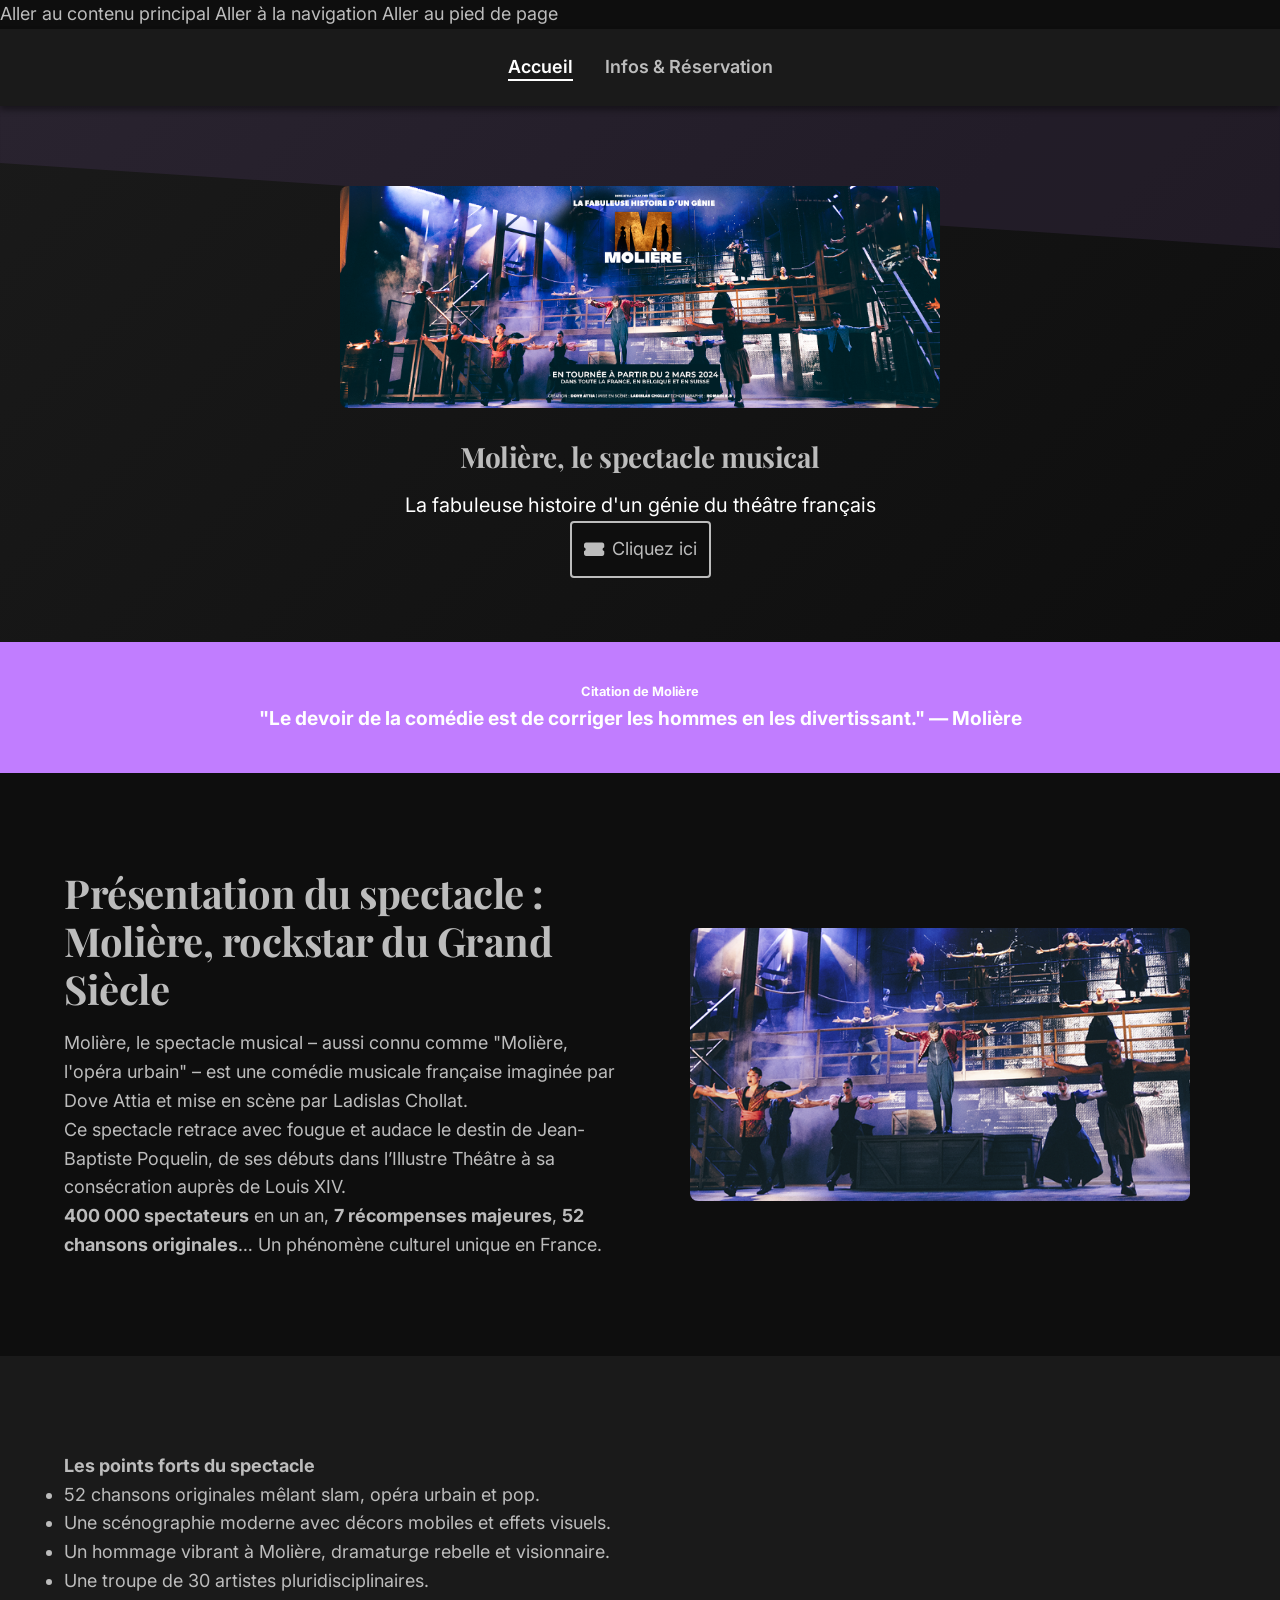
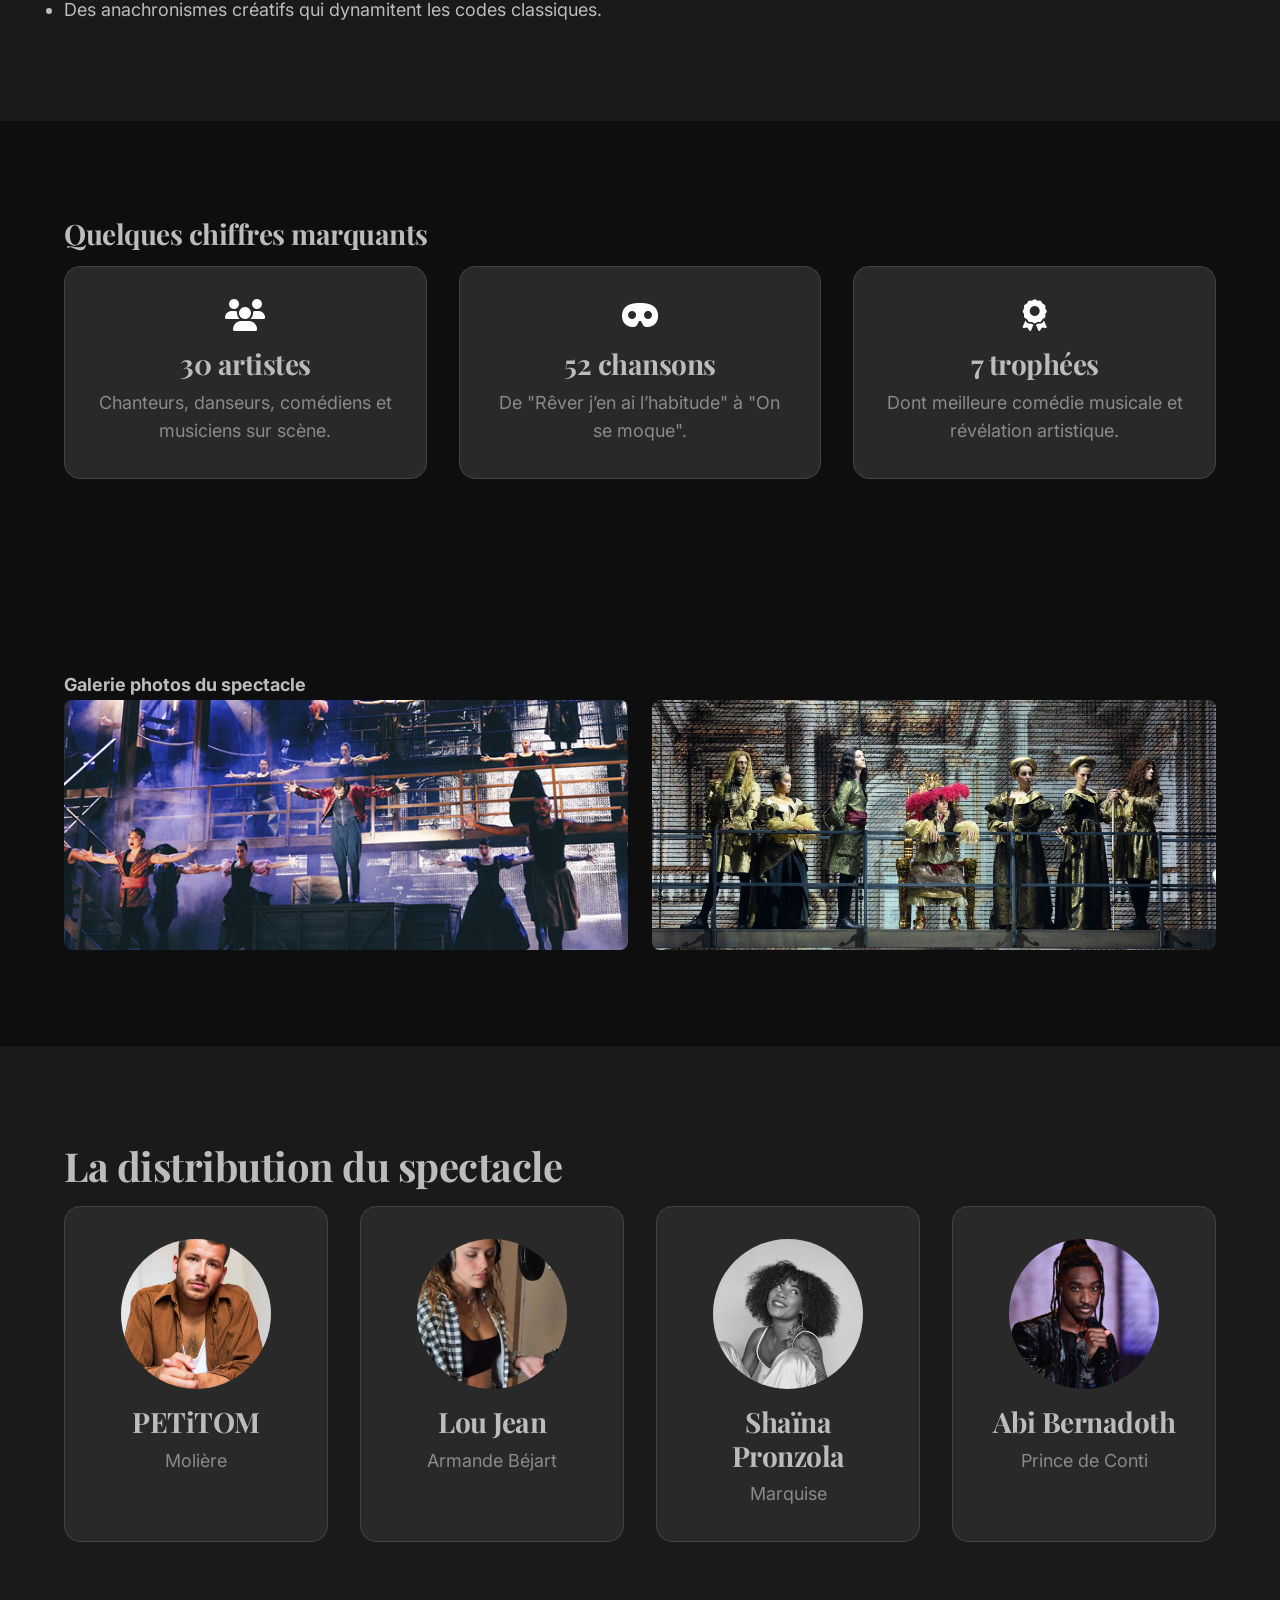
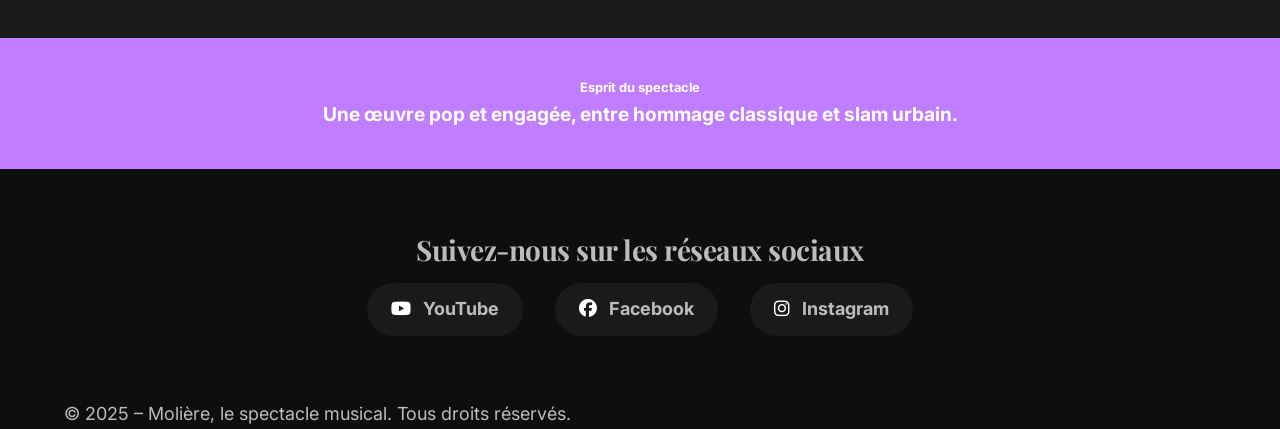
==== commit 70a8da98: "ajout de balise ul et li pour lister les points forts" ====
--- a/index.html
+++ b/index.html
@@ -5,11 +5,6 @@
     <meta name="viewport" content="width=device-width, initial-scale=1.0" />
     <title>Accueil – Molière, le spectacle musical</title>
 
-    <!-- Preconnect pour les ressources externes -->
-    <link rel="preconnect" href="https://fonts.googleapis.com">
-    <link rel="preconnect" href="https://fonts.gstatic.com" crossorigin>
-    <link rel="preconnect" href="https://cdnjs.cloudflare.com">
-
     <link
       href="https://fonts.googleapis.com/css2?family=Inter:wght@400;600;700&family=Playfair+Display:wght@700&display=swap"
       rel="stylesheet"
@@ -23,24 +18,30 @@
   </head>
 
   <body>
-    <a href="#contenu" class="skip-link">Aller au contenu principal</a>
-    
-    <div class="navbar">
-      <div class="nav-container">
-        <div>
-          <a href="index.html" class="active" aria-current="page">Accueil</a>
-        </div>
-        <div>
-          <a href="infos.html">Infos & Réservation</a>
-        </div>
-      </div>
+    <div class="skip-links">
+      <a href="#main" class="skip-link">Aller au contenu principal</a>
+      <a href="#navigation" class="skip-link">Aller à la navigation</a>
+      <a href="#footer" class="skip-link">Aller au pied de page</a>
     </div>
-
-    <main id="contenu">
+    <header>
+      <nav class="navbar" id="navigation" aria-label="Navigation principale">
+          <div class="nav-container">
+            <div>
+              <a href="index.html" class="active" aria-current="page">Accueil</a>
+            </div>
+            <div>
+              <a href="infos.html">Infos & Réservation</a>
+            </div>
+          </div>   
+      </nav>
+      
+    </header>
+   
+    <main id="main">
       <!-- Section Héros -->
       <div class="hero" role="banner">
         <div class="svg-decoration">
-          <svg viewBox="0 0 1440 320" focusable="false" aria-hidden="true">
+          <svg viewBox="0 0 1440 320" focusable="false">
             <path
               fill="#ffb347"
               fill-opacity="0.3"
@@ -49,13 +50,13 @@
           </svg>
         </div>
         <div class="hero-content container">
-          <img src="images/optimized/moliere.webp" class="hero-image" alt="Portrait de Molière" />
+          <img src="images/moliere.png" class="hero-image" />
           <div class="hero-text">
-            <h1>Molière, le spectacle musical</h1>
+            <h3>Molière, le spectacle musical</h3>
             <p>La fabuleuse histoire d'un génie du théâtre français</p>
             <a href="infos.html#billetterie" class="btn">
-              <i class="fas fa-ticket-alt" aria-hidden="true"></i>
-              <span>Réserver vos places</span>
+              <i class="fas fa-ticket-alt" alt="Icône billet" aria-hidden="true"></i>
+              <span>Cliquez ici</span>
             </a>
           </div>
         </div>
@@ -63,7 +64,7 @@
 
       <!-- Citation -->
       <div class="bandeau-citation">
-        <h2 id="titre-citation">Citation de Molière</h2>
+        <h6 id="titre-citation">Citation de Molière</h6>
         <p>
           "Le devoir de la comédie est de corriger les hommes en les
           divertissant." — Molière
@@ -88,7 +89,7 @@
             </p>
             <p>
               Ce spectacle retrace avec fougue et audace le destin de
-              Jean-Baptiste Poquelin, de ses débuts dans l'Illustre Théâtre à sa
+              Jean-Baptiste Poquelin, de ses débuts dans l’Illustre Théâtre à sa
               consécration auprès de Louis XIV.
             </p>
             <p>
@@ -99,22 +100,23 @@
             </p>
           </div>
           <img
-            src="images/optimized/scene1.webp"
+            src="images/scene1.png"
             alt="Image d'une belle scène"
+            aria-hidden="true"
             class="section-image"
           />
         </div>
       </section>
 
       <!-- Points forts -->
-      <section
+      <div
         class="section-intro alt-bg"
         role="region"
         aria-labelledby="titre-points"
       >
         <div class="container">
-          <h2 id="titre-points">Les points forts du spectacle</h2>
-          <ul class="list-points">
+          <h4 id="titre-points">Les points forts du spectacle</h4>
+          <ul>
             <li>52 chansons originales mêlant slam, opéra urbain et pop.</li>
             <li>Une scénographie moderne avec décors mobiles et effets visuels.</li>
             <li>Un hommage vibrant à Molière, dramaturge rebelle et visionnaire.</li>
@@ -122,7 +124,7 @@
             <li>Des anachronismes créatifs qui dynamitent les codes classiques.</li>
           </ul>
         </div>
-      </section>
+      </div>
 
       <!-- Chiffres clés -->
       <section
@@ -131,23 +133,23 @@
         aria-labelledby="titre-chiffres"
       >
         <div class="container">
-          <h2 id="titre-chiffres">Quelques chiffres marquants</h2>
-          <div class="cards" role="list">
-            <article class="card" tabindex="0" role="listitem">
-              <i class="fas fa-users" aria-hidden="true"></i>
+          <h3 id="titre-chiffres">Quelques chiffres marquants</h3>
+          <div class="cards">
+            <div class="card">
+              <i class="fas fa-users" alt="Icône utilisateurs" aria-hidden="true"></i>
               <h3>30 artistes</h3>
               <p>Chanteurs, danseurs, comédiens et musiciens sur scène.</p>
-            </article>
-            <article class="card" tabindex="0" role="listitem">
-              <i class="fas fa-mask" aria-hidden="true"></i>
+            </div>
+            <div class="card">
+              <i class="fas fa-mask" alt="Icône masque" aria-hidden="true"></i>
               <h3>52 chansons</h3>
-              <p>De "Rêver j'en ai l'habitude" à "On se moque".</p>
-            </article>
-            <article class="card" tabindex="0" role="listitem">
+              <p>De "Rêver j’en ai l’habitude" à "On se moque".</p>
+            </div>
+            <div class="card">
               <i class="fas fa-award" aria-hidden="true"></i>
               <h3>7 trophées</h3>
               <p>Dont meilleure comédie musicale et révélation artistique.</p>
-            </article>
+            </div>
           </div>
         </div>
       </section>
@@ -159,16 +161,10 @@
         aria-labelledby="titre-galerie"
       >
         <div class="container">
-          <h2 id="titre-galerie">Galerie photos du spectacle</h2>
-          <div class="gallery" role="list">
-            <figure role="listitem">
-              <img src="images/optimized/scene1.webp" alt="Scène du spectacle Molière" />
-              <figcaption>Scène du spectacle Molière</figcaption>
-            </figure>
-            <figure role="listitem">
-              <img src="images/optimized/scene2.webp" alt="Scène du spectacle Molière" />
-              <figcaption>Scène du spectacle Molière</figcaption>
-            </figure>
+          <h4 id="titre-galerie">Galerie photos du spectacle</h4>
+          <div class="gallery">
+            <img src="images/scene1.png" alt="Scène du spectacle montrant les acteurs principaux" />
+            <img src="images/scene2.jpg" alt="Scène illustrative"  />
           </div>
         </div>
       </section>
@@ -181,46 +177,50 @@
       >
         <div class="container">
           <h2 id="titre-distribution">La distribution du spectacle</h2>
-          <div class="cards" role="list">
-            <article class="card" tabindex="0" role="listitem">
-              <img
-                src="images/optimized/petitom.webp"
+          <div class="cards">
+            <div class="card">
+              <img
+                src="images/petitom.jpg"
                 alt="Portrait de PETiTOM, interprète de Molière"
+                aria-hidden="true"
               />
               <h3>PETiTOM</h3>
               <p>Molière</p>
-            </article>
-            <article class="card" tabindex="0" role="listitem">
-              <img
-                src="images/optimized/loujean.webp"
+            </div>
+            <div class="card">
+              <img
+                src="images/loujean.png"
                 alt="Portrait de Lou Jean, interprète d'Armande Béjart"
+                aria-hidden="true"
               />
               <h3>Lou Jean</h3>
               <p>Armande Béjart</p>
-            </article>
-            <article class="card" tabindex="0" role="listitem">
-              <img
-                src="images/optimized/shaina.webp"
+            </div>
+            <div class="card">
+              <img
+                src="images/shaina.jpeg"
                 alt="Portrait de Shaïna Pronzola, interprète de Marquise"
+                aria-hidden="true"
               />
               <h3>Shaïna Pronzola</h3>
               <p>Marquise</p>
-            </article>
-            <article class="card" tabindex="0" role="listitem">
-              <img
-                src="images/optimized/abi.webp"
-                alt="Portrait d'Abi Bernadoth, interprète du Prince de Conti"
+            </div>
+            <div class="card">
+              <img
+                src="images/abi.jpg"
+                alt="Portrait d’Abi Bernadoth, interprète du Prince de Conti"
+                aria-hidden="true"
               />
               <h3>Abi Bernadoth</h3>
               <p>Prince de Conti</p>
-            </article>
+            </div>
           </div>
         </div>
       </section>
 
       <!-- Bandeau storytelling -->
       <div class="bandeau-citation">
-        <h2 id="titre-story">Esprit du spectacle</h2>
+        <h6 id="titre-story">Esprit du spectacle</h6>
         <p>Une œuvre pop et engagée, entre hommage classique et slam urbain.</p>
       </div>
 
@@ -239,7 +239,7 @@
               rel="noopener noreferrer"
               aria-label="Chaîne YouTube officielle du spectacle Molière"
             >
-              <i class="fab fa-youtube" alt="Icône YouTube"></i> YouTube
+              <i class="fab fa-youtube" alt="Icône YouTube" aria-hidden="true"></i> YouTube
             </a>
             <a
               href="https://www.facebook.com/moliereloperaurbain/?locale=fr_FR"
@@ -247,7 +247,7 @@
               rel="noopener noreferrer"
               aria-label="Page Facebook officielle du spectacle Molière"
             >
-              <i class="fab fa-facebook" alt="Icône Facebook"></i> Facebook
+              <i class="fab fa-facebook" alt="Icône Facebook" aria-hidden="true"></i> Facebook
             </a>
             <a
               href="https://www.instagram.com/molierelespectaclemusical/"
@@ -255,19 +255,20 @@
               rel="noopener noreferrer"
               aria-label="Profil Instagram du spectacle Molière"
             >
-              <i class="fab fa-instagram" alt="Icône Instagram"></i> Instagram
+              <i class="fab fa-instagram" alt="Icône Instagram" aria-hidden="true"></i> Instagram
             </a>
           </div>
         </div>
       </section>
     </main>
 
-    <div class="footer">
-      <div class="container">
-        <p>
-          &copy; 2025 – Molière, le spectacle musical. Tous droits réservés.
-        </p>
-      </div>
-    </div>
+    <footer id="footer">
+        <div class="container">
+          <p>
+            &copy; 2025 – Molière, le spectacle musical. Tous droits réservés.
+          </p>
+        </div>
+      </div>
+    </footer>
   </body>
 </html>
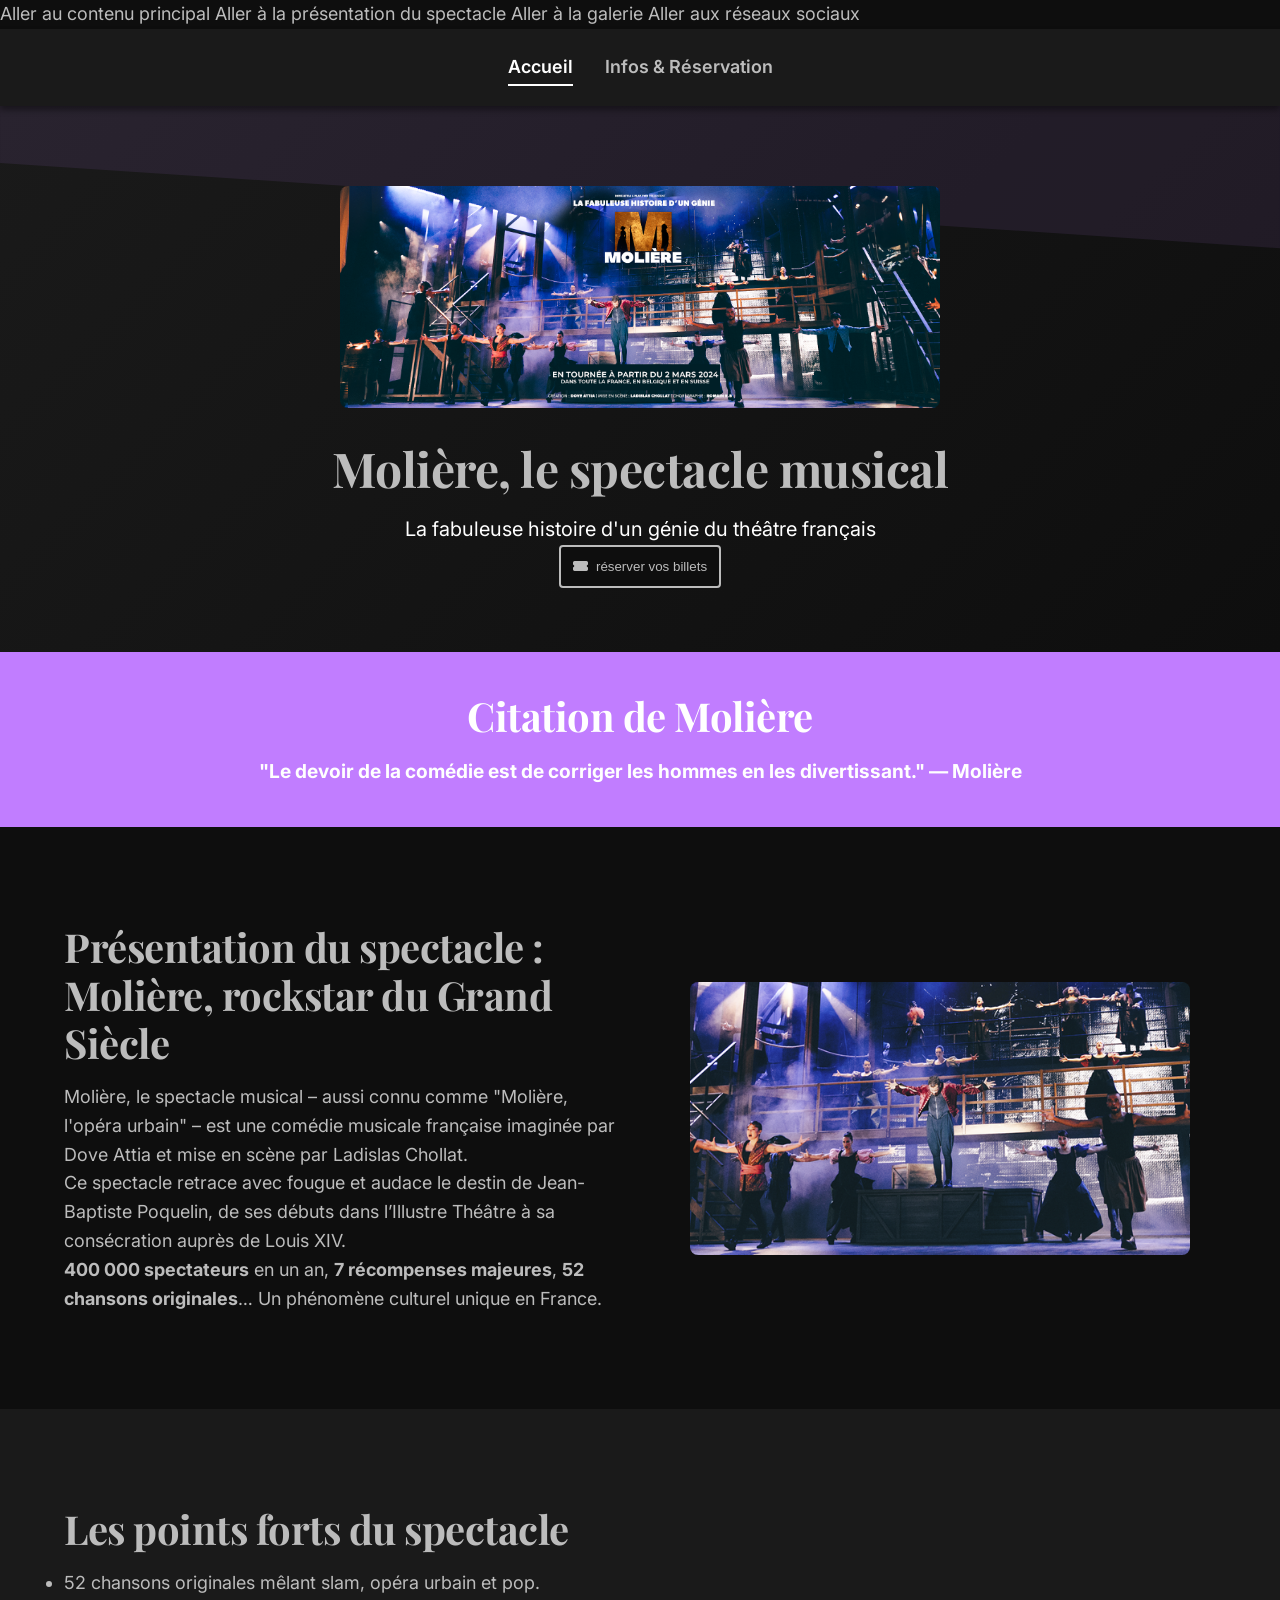
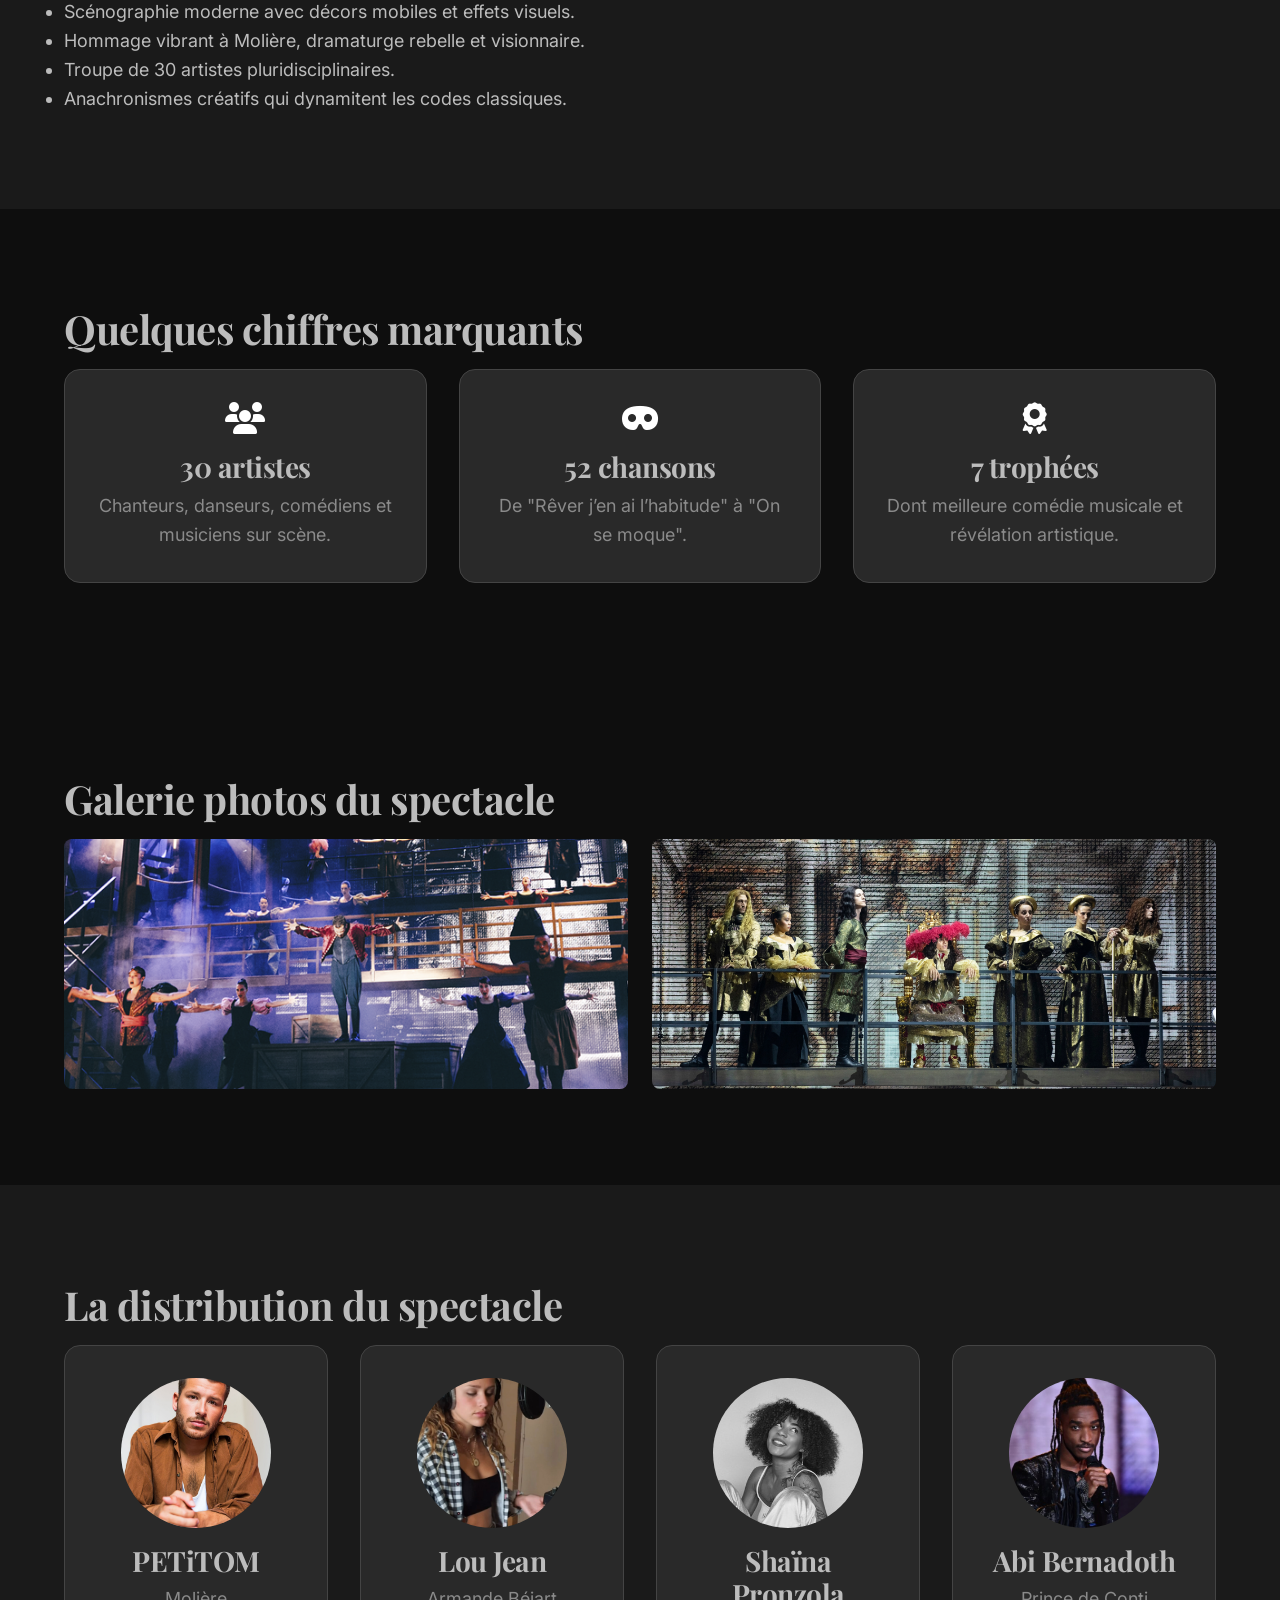
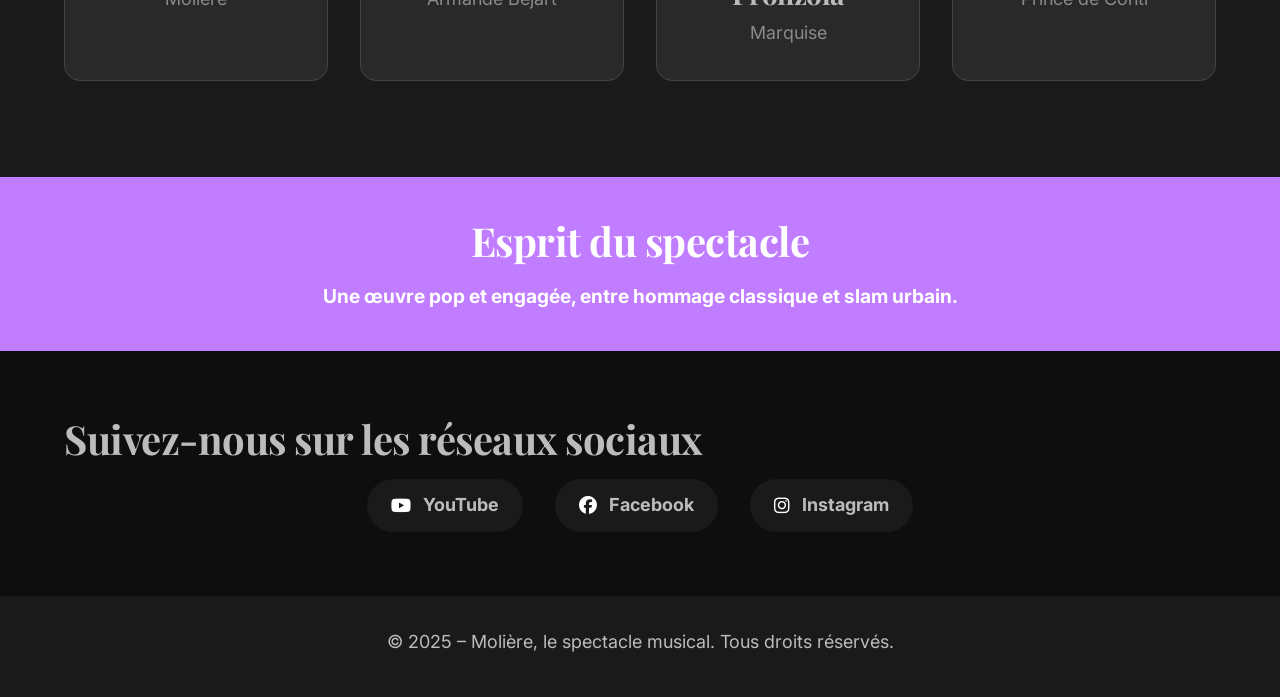
==== commit ab7559eb: "feat: add skip link for the page and image role tout img containers" ====
--- a/index.html
+++ b/index.html
@@ -18,29 +18,24 @@
   </head>
 
   <body>
-    <div class="skip-links">
-      <a href="#main" class="skip-link">Aller au contenu principal</a>
-      <a href="#navigation" class="skip-link">Aller à la navigation</a>
-      <a href="#footer" class="skip-link">Aller au pied de page</a>
-    </div>
-    <header>
-      <nav class="navbar" id="navigation" aria-label="Navigation principale">
-          <div class="nav-container">
-            <div>
-              <a href="index.html" class="active" aria-current="page">Accueil</a>
-            </div>
-            <div>
-              <a href="infos.html">Infos & Réservation</a>
-            </div>
-          </div>   
+    <!-- Lien d’évitement -->
+    <a href="#contenu" class="skip-link">Aller au contenu principal</a>
+    <a href="#titre-intro" class="skip-link">Aller à la présentation du spectacle</a>
+    <a href="#titre-galerie" class="skip-link">Aller à la galerie</a>
+    <a href="#titre-reseaux" class="skip-link">Aller aux réseaux sociaux</a>
+
+    <!-- navbar -->
+    <nav class="navbar">
+        <section class="nav-container">
+          <a href="index.html" class="active" aria-current="page">Accueil</a>
+          <a href="infos.html">Infos & Réservation</a>
+        </section>
       </nav>
-      
-    </header>
-   
-    <main id="main">
+
+    <main id="contenu">
       <!-- Section Héros -->
-      <div class="hero" role="banner">
-        <div class="svg-decoration">
+      <section class="hero" role="banner" aria-labelledby="titre-hero">
+        <article class="svg-decoration" aria-hidden="true">
           <svg viewBox="0 0 1440 320" focusable="false">
             <path
               fill="#ffb347"
@@ -48,28 +43,31 @@
               d="M0,64L1440,160L1440,0L0,0Z"
             ></path>
           </svg>
-        </div>
-        <div class="hero-content container">
-          <img src="images/moliere.png" class="hero-image" />
-          <div class="hero-text">
-            <h3>Molière, le spectacle musical</h3>
+        </article>
+        <article class="hero-content container">
+          <img src="images/moliere.png" class="hero-image" alt="Affiche de la comédie musicale Molière" />
+          <span class="hero-text">
+            <h1 id="titre-hero">Molière, le spectacle musical</h1>
             <p>La fabuleuse histoire d'un génie du théâtre français</p>
-            <a href="infos.html#billetterie" class="btn">
-              <i class="fas fa-ticket-alt" alt="Icône billet" aria-hidden="true"></i>
-              <span>Cliquez ici</span>
-            </a>
-          </div>
-        </div>
-      </div>
+            <button
+              class="btn"
+              onclick="window.location.href='infos.html#billetterie'"
+            >
+              <i class="fas fa-ticket-alt" aria-hidden="true"></i>
+              <span>réserver vos billets</span>
+            </button>
+          </span>
+        </article>
+      </section>
 
       <!-- Citation -->
-      <div class="bandeau-citation">
-        <h6 id="titre-citation">Citation de Molière</h6>
+      <section class="bandeau-citation" aria-labelledby="titre-citation">
+        <h2 id="titre-citation">Citation de Molière</h2>
         <p>
           "Le devoir de la comédie est de corriger les hommes en les
           divertissant." — Molière
         </p>
-      </div>
+      </section>
 
       <!-- Présentation du spectacle -->
       <section
@@ -77,8 +75,8 @@
         role="region"
         aria-labelledby="titre-intro"
       >
-        <div class="container grid grid-2">
-          <div>
+        <section class="container grid grid-2">
+          <article>
             <h2 id="titre-intro">
               Présentation du spectacle : Molière, rockstar du Grand Siècle
             </h2>
@@ -98,177 +96,123 @@
               <strong>52 chansons originales</strong>… Un phénomène culturel
               unique en France.
             </p>
-          </div>
+          </article>
           <img
             src="images/scene1.png"
-            alt="Image d'une belle scène"
-            aria-hidden="true"
+            alt="Scène du spectacle avec Molière"
             class="section-image"
+            role="img"
           />
-        </div>
+        </section>
       </section>
 
       <!-- Points forts -->
-      <div
-        class="section-intro alt-bg"
-        role="region"
-        aria-labelledby="titre-points"
-      >
-        <div class="container">
-          <h4 id="titre-points">Les points forts du spectacle</h4>
+      <section class="section-intro alt-bg" aria-labelledby="titre-points">
+        <article class="container">
+          <h2 id="titre-points">Les points forts du spectacle</h2>
           <ul>
             <li>52 chansons originales mêlant slam, opéra urbain et pop.</li>
-            <li>Une scénographie moderne avec décors mobiles et effets visuels.</li>
-            <li>Un hommage vibrant à Molière, dramaturge rebelle et visionnaire.</li>
-            <li>Une troupe de 30 artistes pluridisciplinaires.</li>
-            <li>Des anachronismes créatifs qui dynamitent les codes classiques.</li>
+            <li>Scénographie moderne avec décors mobiles et effets visuels.</li>
+            <li>Hommage vibrant à Molière, dramaturge rebelle et visionnaire.</li>
+            <li>Troupe de 30 artistes pluridisciplinaires.</li>
+            <li>Anachronismes créatifs qui dynamitent les codes classiques.</li>
           </ul>
-        </div>
-      </div>
+        </article>
+      </section>
 
       <!-- Chiffres clés -->
-      <section
-        class="section-chiffres"
-        role="region"
-        aria-labelledby="titre-chiffres"
-      >
-        <div class="container">
-          <h3 id="titre-chiffres">Quelques chiffres marquants</h3>
-          <div class="cards">
-            <div class="card">
-              <i class="fas fa-users" alt="Icône utilisateurs" aria-hidden="true"></i>
+      <section class="section-chiffres" aria-labelledby="titre-chiffres">
+        <section class="container">
+          <h2 id="titre-chiffres">Quelques chiffres marquants</h2>
+          <article class="cards">
+            <span class="card">
+              <i class="fas fa-users" aria-hidden="true"></i>
               <h3>30 artistes</h3>
               <p>Chanteurs, danseurs, comédiens et musiciens sur scène.</p>
-            </div>
-            <div class="card">
-              <i class="fas fa-mask" alt="Icône masque" aria-hidden="true"></i>
+            </span>
+            <span class="card">
+              <i class="fas fa-mask" aria-hidden="true"></i>
               <h3>52 chansons</h3>
               <p>De "Rêver j’en ai l’habitude" à "On se moque".</p>
-            </div>
-            <div class="card">
+            </span>
+            <span class="card">
               <i class="fas fa-award" aria-hidden="true"></i>
               <h3>7 trophées</h3>
               <p>Dont meilleure comédie musicale et révélation artistique.</p>
-            </div>
-          </div>
-        </div>
+            </span>
+          </article>
+        </section>
       </section>
 
       <!-- Galerie -->
-      <section
-        class="section-intro"
-        role="region"
-        aria-labelledby="titre-galerie"
-      >
-        <div class="container">
-          <h4 id="titre-galerie">Galerie photos du spectacle</h4>
-          <div class="gallery">
-            <img src="images/scene1.png" alt="Scène du spectacle montrant les acteurs principaux" />
-            <img src="images/scene2.jpg" alt="Scène illustrative"  />
-          </div>
-        </div>
+      <section class="section-intro" aria-labelledby="titre-galerie">
+        <article class="container">
+          <h2 id="titre-galerie">Galerie photos du spectacle</h2>
+          <span class="gallery">
+            <img src="images/scene1.png" alt="Scène dynamique du spectacle Molière"  role="img"/>
+            <img src="images/scene2.jpg" alt="Autre scène illustrative du spectacle"  role="img"/>
+          </span>
+        </article>
       </section>
 
       <!-- Distribution -->
-      <section
-        class="section-intro alt-bg"
-        role="region"
-        aria-labelledby="titre-distribution"
-      >
-        <div class="container">
+      <section class="section-intro alt-bg" aria-labelledby="titre-distribution">
+        <article  class="container">
           <h2 id="titre-distribution">La distribution du spectacle</h2>
-          <div class="cards">
-            <div class="card">
-              <img
-                src="images/petitom.jpg"
-                alt="Portrait de PETiTOM, interprète de Molière"
-                aria-hidden="true"
-              />
+          <span class="cards">
+            <span class="card">
+              <img src="images/petitom.jpg" alt="" aria-hidden="true"  role="img"/>
               <h3>PETiTOM</h3>
               <p>Molière</p>
-            </div>
-            <div class="card">
-              <img
-                src="images/loujean.png"
-                alt="Portrait de Lou Jean, interprète d'Armande Béjart"
-                aria-hidden="true"
-              />
+            </span>
+            <span class="card">
+              <img src="images/loujean.png" alt="" aria-hidden="true"  role="img"/>
               <h3>Lou Jean</h3>
               <p>Armande Béjart</p>
-            </div>
-            <div class="card">
-              <img
-                src="images/shaina.jpeg"
-                alt="Portrait de Shaïna Pronzola, interprète de Marquise"
-                aria-hidden="true"
-              />
+            </span>
+            <span class="card">
+              <img src="images/shaina.jpeg" alt="" aria-hidden="true"  role="img" />
               <h3>Shaïna Pronzola</h3>
               <p>Marquise</p>
-            </div>
-            <div class="card">
-              <img
-                src="images/abi.jpg"
-                alt="Portrait d’Abi Bernadoth, interprète du Prince de Conti"
-                aria-hidden="true"
-              />
+            </span>
+            <span class="card">
+              <img src="images/abi.jpg" alt="" aria-hidden="true"  role="img"/>
               <h3>Abi Bernadoth</h3>
               <p>Prince de Conti</p>
-            </div>
-          </div>
-        </div>
+            </span>
+          </span>
+        </article>
       </section>
 
       <!-- Bandeau storytelling -->
-      <div class="bandeau-citation">
-        <h6 id="titre-story">Esprit du spectacle</h6>
+      <section class="bandeau-citation" aria-labelledby="titre-story">
+        <h2 id="titre-story">Esprit du spectacle</h2>
         <p>Une œuvre pop et engagée, entre hommage classique et slam urbain.</p>
-      </div>
+      </section>
 
       <!-- Réseaux sociaux -->
-      <section
-        class="section-reseaux"
-        role="region"
-        aria-labelledby="titre-reseaux"
-      >
-        <div class="container">
-          <h3 id="titre-reseaux">Suivez-nous sur les réseaux sociaux</h3>
-          <div class="reseaux-links">
-            <a
-              href="https://www.youtube.com/channel/UCc5t5wb25TAO4bCA1d8yMrQ"
-              target="_blank"
-              rel="noopener noreferrer"
-              aria-label="Chaîne YouTube officielle du spectacle Molière"
-            >
-              <i class="fab fa-youtube" alt="Icône YouTube" aria-hidden="true"></i> YouTube
+      <section class="section-reseaux" aria-labelledby="titre-reseaux">
+        <section class="container">
+          <h2 id="titre-reseaux">Suivez-nous sur les réseaux sociaux</h2>
+          <article class="reseaux-links">
+            <a href="https://www.youtube.com/channel/UCc5t5wb25TAO4bCA1d8yMrQ" target="_blank" rel="noopener noreferrer" aria-label="Chaîne YouTube officielle du spectacle Molière">
+              <i class="fab fa-youtube" aria-hidden="true"></i> YouTube
             </a>
-            <a
-              href="https://www.facebook.com/moliereloperaurbain/?locale=fr_FR"
-              target="_blank"
-              rel="noopener noreferrer"
-              aria-label="Page Facebook officielle du spectacle Molière"
-            >
-              <i class="fab fa-facebook" alt="Icône Facebook" aria-hidden="true"></i> Facebook
+            <a href="https://www.facebook.com/moliereloperaurbain/?locale=fr_FR" target="_blank" rel="noopener noreferrer" aria-label="Page Facebook officielle du spectacle Molière">
+              <i class="fab fa-facebook" aria-hidden="true"></i> Facebook
             </a>
-            <a
-              href="https://www.instagram.com/molierelespectaclemusical/"
-              target="_blank"
-              rel="noopener noreferrer"
-              aria-label="Profil Instagram du spectacle Molière"
-            >
-              <i class="fab fa-instagram" alt="Icône Instagram" aria-hidden="true"></i> Instagram
+            <a href="https://www.instagram.com/molierelespectaclemusical/" target="_blank" rel="noopener noreferrer" aria-label="Profil Instagram du spectacle Molière">
+              <i class="fab fa-instagram" aria-hidden="true"></i> Instagram
             </a>
-          </div>
-        </div>
+          </article>
+        </section>
       </section>
     </main>
-
-    <footer id="footer">
-        <div class="container">
-          <p>
-            &copy; 2025 – Molière, le spectacle musical. Tous droits réservés.
-          </p>
-        </div>
-      </div>
+    <!-- Footer-->
+    <footer class="footer">
+      <section class="container">
+        <p>&copy; 2025 – Molière, le spectacle musical. Tous droits réservés.</p>
+      </section>
     </footer>
   </body>
 </html>
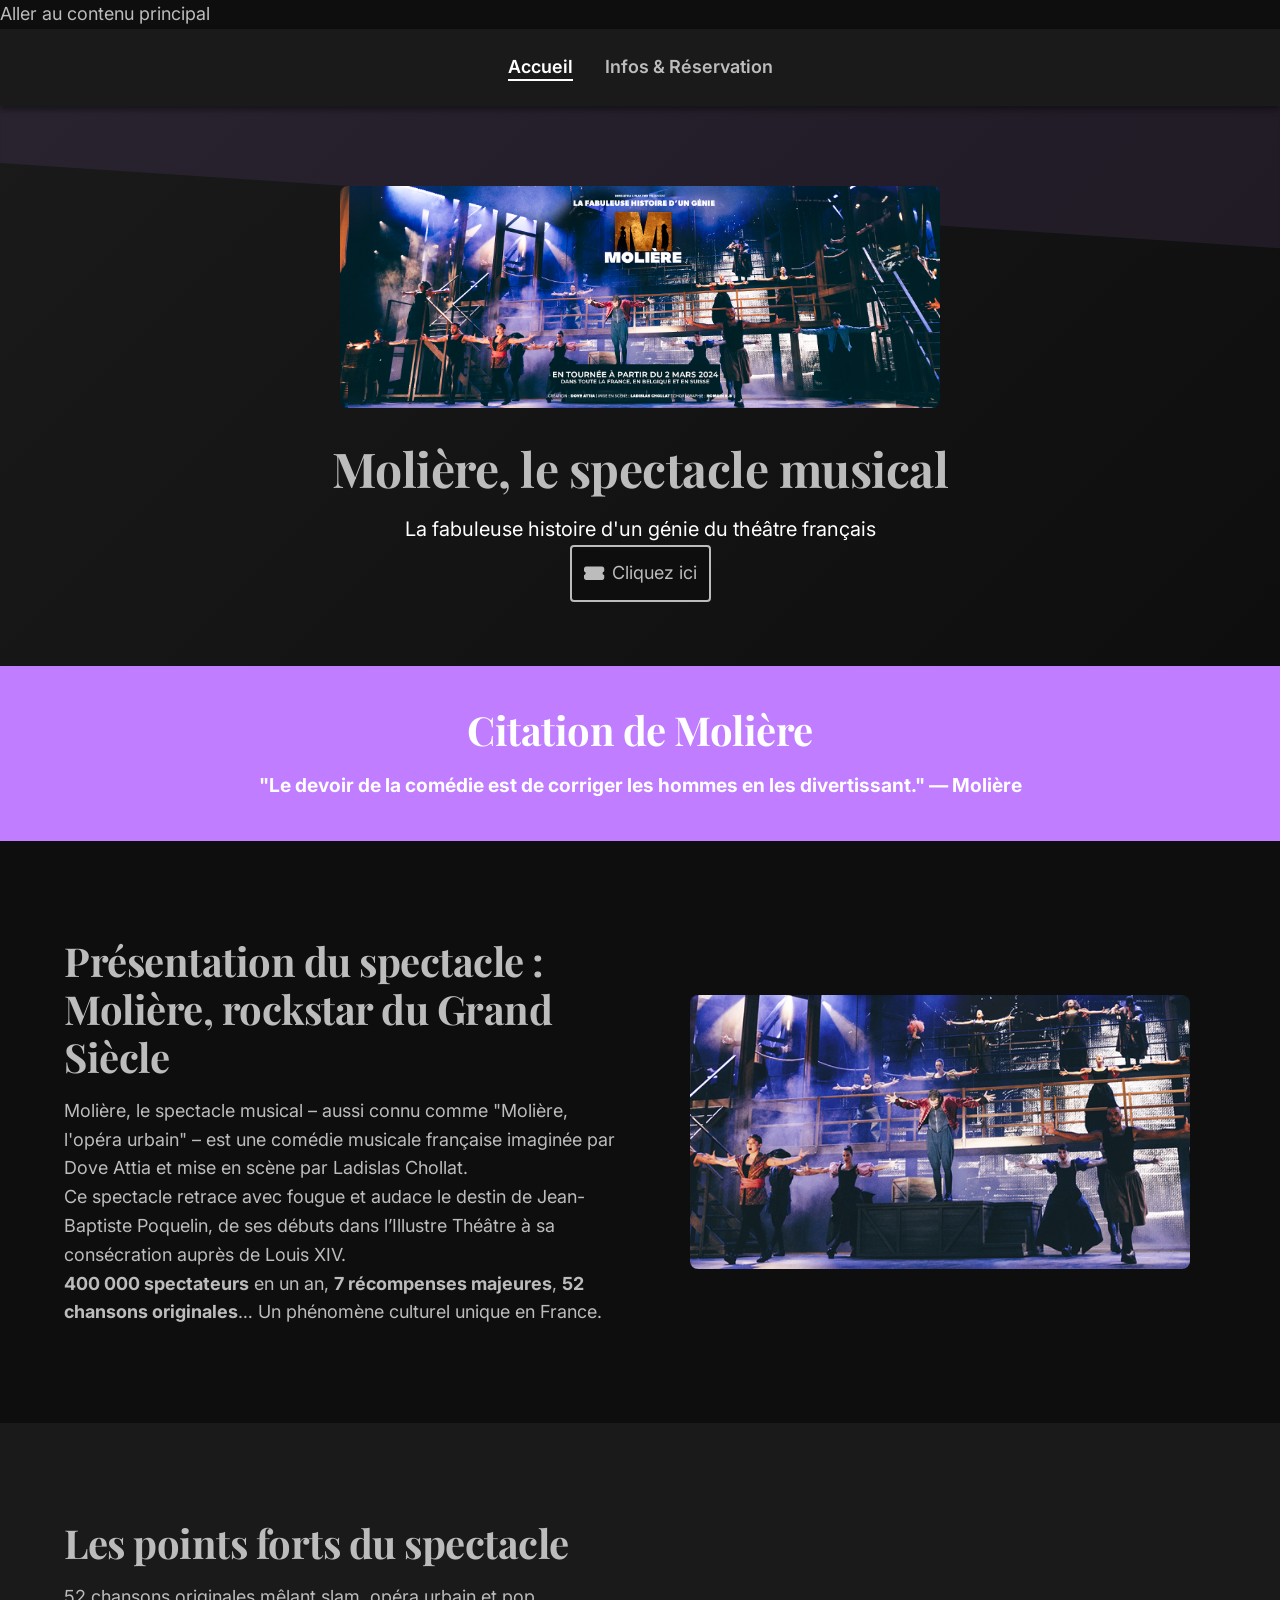
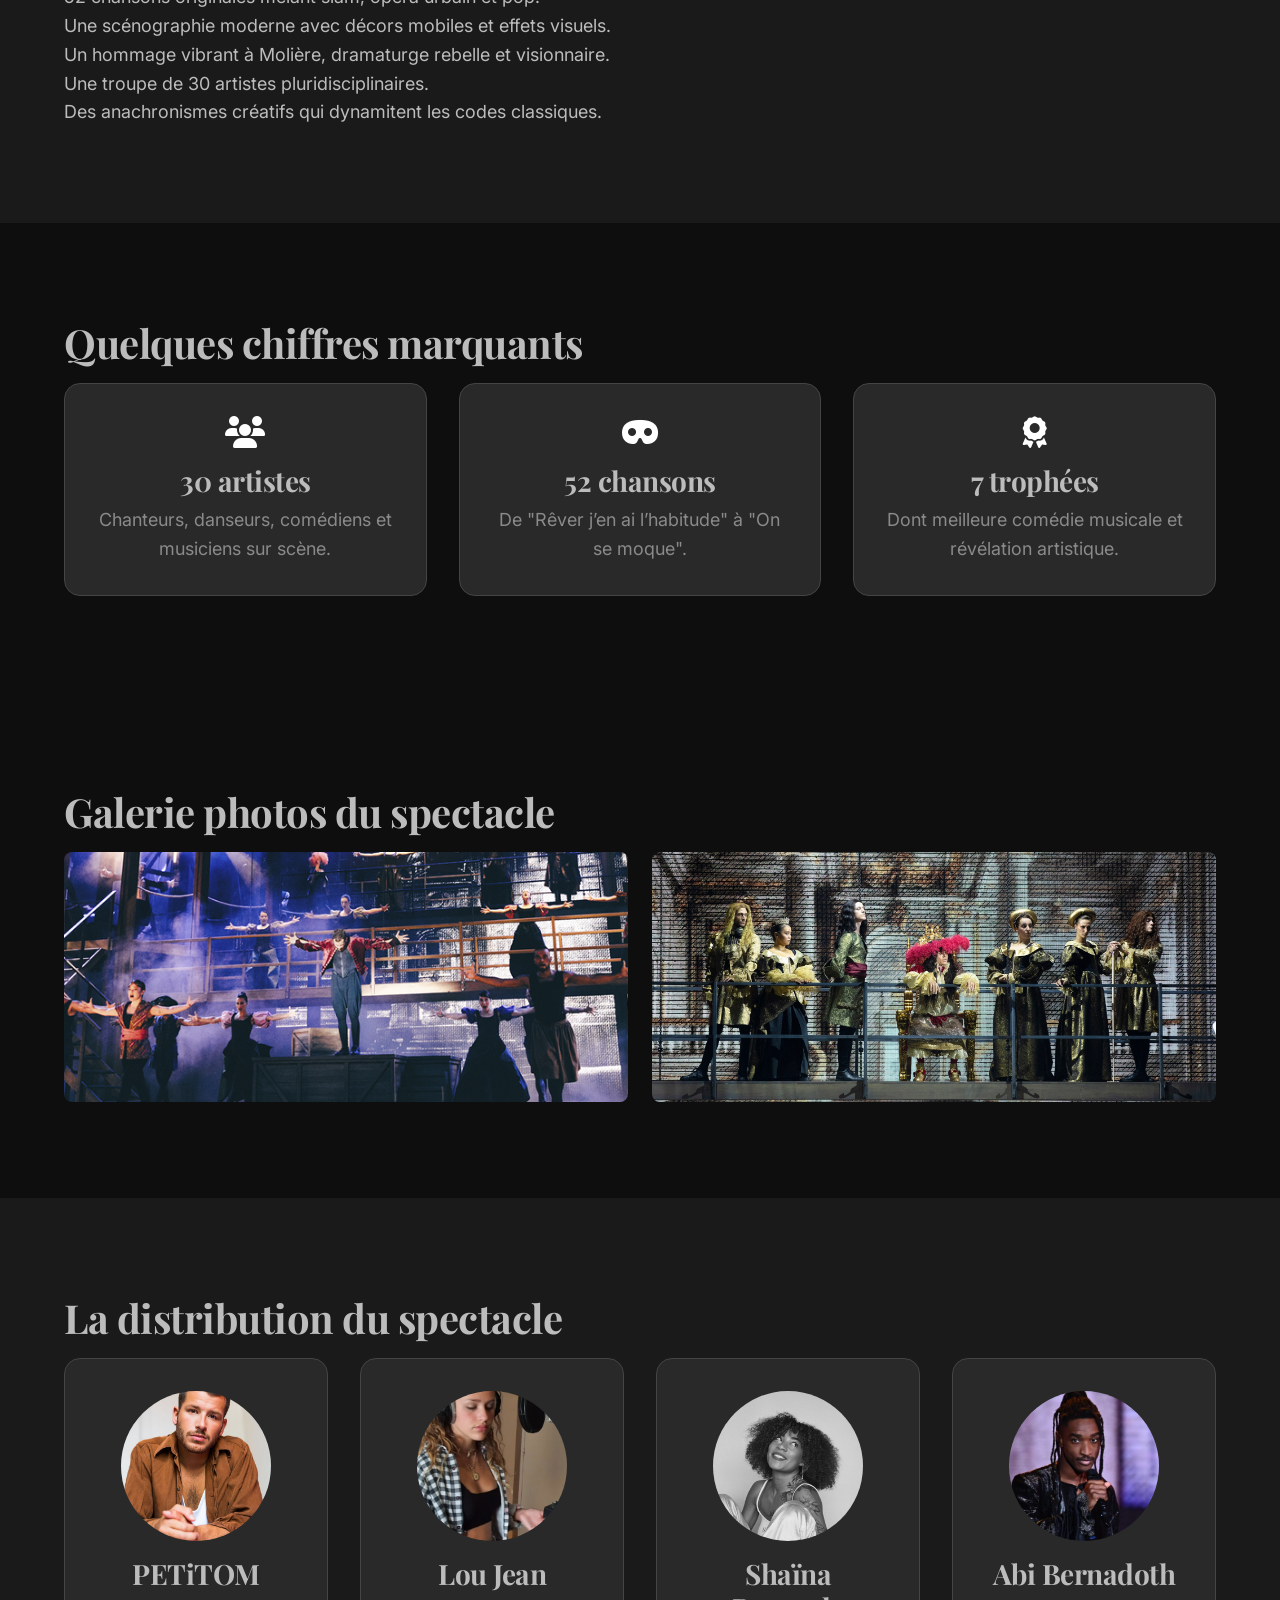
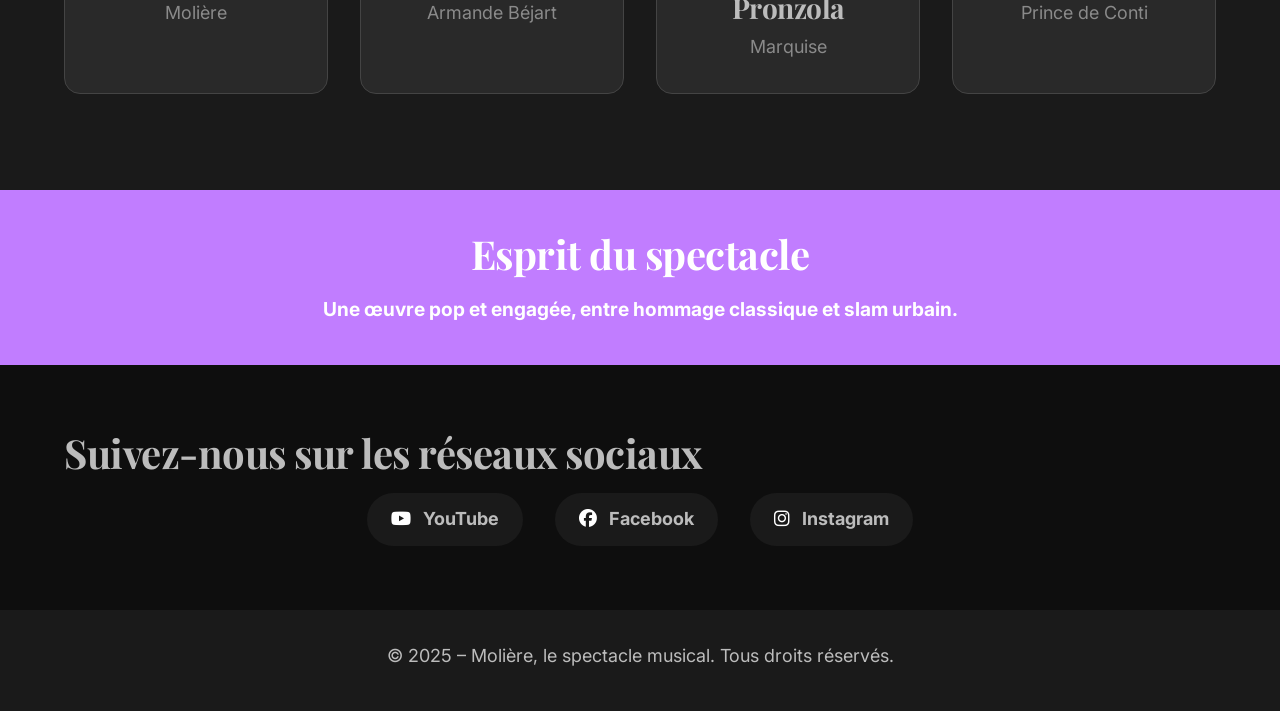
==== commit 92f9e723: "image nom" ====
--- a/index.html
+++ b/index.html
@@ -18,24 +18,22 @@
   </head>
 
   <body>
-    <!-- Lien d’évitement -->
-    <a href="#contenu" class="skip-link">Aller au contenu principal</a>
-    <a href="#titre-intro" class="skip-link">Aller à la présentation du spectacle</a>
-    <a href="#titre-galerie" class="skip-link">Aller à la galerie</a>
-    <a href="#titre-reseaux" class="skip-link">Aller aux réseaux sociaux</a>
-
-    <!-- navbar -->
-    <nav class="navbar">
-        <section class="nav-container">
+    <a href="#contenu" class="evitement" tabindex="0">Aller au contenu principal</a>
+    <nav class="navbar" role="navigation">
+      <div class="nav-container">
+        <div>
           <a href="index.html" class="active" aria-current="page">Accueil</a>
+        </div>
+        <div>
           <a href="infos.html">Infos & Réservation</a>
-        </section>
-      </nav>
-
-    <main id="contenu">
+        </div>
+      </div>
+    </nav>
+
+    <main id="contenu" role="main">
       <!-- Section Héros -->
-      <section class="hero" role="banner" aria-labelledby="titre-hero">
-        <article class="svg-decoration" aria-hidden="true">
+      <header class="hero" role="banner">
+        <div class="svg-decoration">
           <svg viewBox="0 0 1440 320" focusable="false">
             <path
               fill="#ffb347"
@@ -43,31 +41,28 @@
               d="M0,64L1440,160L1440,0L0,0Z"
             ></path>
           </svg>
-        </article>
-        <article class="hero-content container">
-          <img src="images/moliere.png" class="hero-image" alt="Affiche de la comédie musicale Molière" />
-          <span class="hero-text">
-            <h1 id="titre-hero">Molière, le spectacle musical</h1>
+        </div>
+        <div class="hero-content container">
+          <img src="images/moliere.png" class="hero-image" alt="Affiche du spectacle musical Molière" />
+          <div class="hero-text">
+            <h1>Molière, le spectacle musical</h1>
             <p>La fabuleuse histoire d'un génie du théâtre français</p>
-            <button
-              class="btn"
-              onclick="window.location.href='infos.html#billetterie'"
-            >
+            <a href="infos.html#billetterie" class="btn">
               <i class="fas fa-ticket-alt" aria-hidden="true"></i>
-              <span>réserver vos billets</span>
-            </button>
-          </span>
-        </article>
-      </section>
+              <span>Cliquez ici</span>
+            </a>
+          </div>
+        </div>
+      </header>
 
       <!-- Citation -->
-      <section class="bandeau-citation" aria-labelledby="titre-citation">
+      <div class="bandeau-citation">
         <h2 id="titre-citation">Citation de Molière</h2>
         <p>
           "Le devoir de la comédie est de corriger les hommes en les
           divertissant." — Molière
         </p>
-      </section>
+      </div>
 
       <!-- Présentation du spectacle -->
       <section
@@ -75,8 +70,8 @@
         role="region"
         aria-labelledby="titre-intro"
       >
-        <section class="container grid grid-2">
-          <article>
+        <div class="container grid grid-2">
+          <div>
             <h2 id="titre-intro">
               Présentation du spectacle : Molière, rockstar du Grand Siècle
             </h2>
@@ -96,123 +91,169 @@
               <strong>52 chansons originales</strong>… Un phénomène culturel
               unique en France.
             </p>
-          </article>
+          </div>
           <img
             src="images/scene1.png"
-            alt="Scène du spectacle avec Molière"
+            alt="Image d'une belle scène"
             class="section-image"
-            role="img"
           />
-        </section>
+        </div>
       </section>
 
       <!-- Points forts -->
-      <section class="section-intro alt-bg" aria-labelledby="titre-points">
-        <article class="container">
+      <div
+        class="section-intro alt-bg"
+        role="region"
+        aria-labelledby="titre-points"
+      >
+        <div class="container">
           <h2 id="titre-points">Les points forts du spectacle</h2>
-          <ul>
-            <li>52 chansons originales mêlant slam, opéra urbain et pop.</li>
-            <li>Scénographie moderne avec décors mobiles et effets visuels.</li>
-            <li>Hommage vibrant à Molière, dramaturge rebelle et visionnaire.</li>
-            <li>Troupe de 30 artistes pluridisciplinaires.</li>
-            <li>Anachronismes créatifs qui dynamitent les codes classiques.</li>
-          </ul>
-        </article>
-      </section>
+          <p>52 chansons originales mêlant slam, opéra urbain et pop.</p>
+          <p>Une scénographie moderne avec décors mobiles et effets visuels.</p>
+          <p>
+            Un hommage vibrant à Molière, dramaturge rebelle et visionnaire.
+          </p>
+          <p>Une troupe de 30 artistes pluridisciplinaires.</p>
+          <p>Des anachronismes créatifs qui dynamitent les codes classiques.</p>
+        </div>
+      </div>
 
       <!-- Chiffres clés -->
-      <section class="section-chiffres" aria-labelledby="titre-chiffres">
-        <section class="container">
+      <section
+        class="section-chiffres"
+        role="region"
+        aria-labelledby="titre-chiffres"
+      >
+        <div class="container">
           <h2 id="titre-chiffres">Quelques chiffres marquants</h2>
-          <article class="cards">
-            <span class="card">
+          <div class="cards">
+            <div class="card">
               <i class="fas fa-users" aria-hidden="true"></i>
               <h3>30 artistes</h3>
               <p>Chanteurs, danseurs, comédiens et musiciens sur scène.</p>
-            </span>
-            <span class="card">
+            </div>
+            <div class="card">
               <i class="fas fa-mask" aria-hidden="true"></i>
               <h3>52 chansons</h3>
               <p>De "Rêver j’en ai l’habitude" à "On se moque".</p>
-            </span>
-            <span class="card">
+            </div>
+            <div class="card">
               <i class="fas fa-award" aria-hidden="true"></i>
               <h3>7 trophées</h3>
               <p>Dont meilleure comédie musicale et révélation artistique.</p>
-            </span>
-          </article>
-        </section>
+            </div>
+          </div>
+        </div>
       </section>
 
       <!-- Galerie -->
-      <section class="section-intro" aria-labelledby="titre-galerie">
-        <article class="container">
+      <section
+        class="section-intro"
+        role="region"
+        aria-labelledby="titre-galerie"
+      >
+        <div class="container">
           <h2 id="titre-galerie">Galerie photos du spectacle</h2>
-          <span class="gallery">
-            <img src="images/scene1.png" alt="Scène dynamique du spectacle Molière"  role="img"/>
-            <img src="images/scene2.jpg" alt="Autre scène illustrative du spectacle"  role="img"/>
-          </span>
-        </article>
+          <div class="gallery">
+            <img src="images/scene1.png" alt="Scène du spectacle musical Molière avec les acteurs sur scène" />
+            <img src="images/scene2.jpg" alt="Scène illustrative du spectacle avec les danseurs et musiciens" />
+          </div>
+        </div>
       </section>
 
       <!-- Distribution -->
-      <section class="section-intro alt-bg" aria-labelledby="titre-distribution">
-        <article  class="container">
+      <section
+        class="section-intro alt-bg"
+        role="region"
+        aria-labelledby="titre-distribution"
+      >
+        <div class="container">
           <h2 id="titre-distribution">La distribution du spectacle</h2>
-          <span class="cards">
-            <span class="card">
-              <img src="images/petitom.jpg" alt="" aria-hidden="true"  role="img"/>
+          <div class="cards">
+            <div class="card">
+              <img
+                src="images/petitom.jpg"
+                alt="Portrait de PETiTOM, interprète de Molière"
+              />
               <h3>PETiTOM</h3>
               <p>Molière</p>
-            </span>
-            <span class="card">
-              <img src="images/loujean.png" alt="" aria-hidden="true"  role="img"/>
+            </div>
+            <div class="card">
+              <img
+                src="images/loujean.png"
+                alt="Portrait de Lou Jean, interprète d'Armande Béjart"
+              />
               <h3>Lou Jean</h3>
               <p>Armande Béjart</p>
-            </span>
-            <span class="card">
-              <img src="images/shaina.jpeg" alt="" aria-hidden="true"  role="img" />
+            </div>
+            <div class="card">
+              <img
+                src="images/shaina.jpeg"
+                alt="Portrait de Shaïna Pronzola, interprète de Marquise"
+              />
               <h3>Shaïna Pronzola</h3>
               <p>Marquise</p>
-            </span>
-            <span class="card">
-              <img src="images/abi.jpg" alt="" aria-hidden="true"  role="img"/>
+            </div>
+            <div class="card">
+              <img
+                src="images/abi.jpg"
+                alt="Portrait d’Abi Bernadoth, interprète du Prince de Conti"
+              />
               <h3>Abi Bernadoth</h3>
               <p>Prince de Conti</p>
-            </span>
-          </span>
-        </article>
+            </div>
+          </div>
+        </div>
       </section>
 
       <!-- Bandeau storytelling -->
-      <section class="bandeau-citation" aria-labelledby="titre-story">
+      <div class="bandeau-citation">
         <h2 id="titre-story">Esprit du spectacle</h2>
         <p>Une œuvre pop et engagée, entre hommage classique et slam urbain.</p>
-      </section>
+      </div>
 
       <!-- Réseaux sociaux -->
-      <section class="section-reseaux" aria-labelledby="titre-reseaux">
-        <section class="container">
+      <section
+        class="section-reseaux"
+        role="region"
+        aria-labelledby="titre-reseaux"
+      >
+        <div class="container">
           <h2 id="titre-reseaux">Suivez-nous sur les réseaux sociaux</h2>
-          <article class="reseaux-links">
-            <a href="https://www.youtube.com/channel/UCc5t5wb25TAO4bCA1d8yMrQ" target="_blank" rel="noopener noreferrer" aria-label="Chaîne YouTube officielle du spectacle Molière">
+          <div class="reseaux-links">
+            <a
+              href="https://www.youtube.com/channel/UCc5t5wb25TAO4bCA1d8yMrQ"
+              target="_blank"
+              rel="noopener noreferrer"
+              aria-label="Chaîne YouTube officielle du spectacle Molière"
+            >
               <i class="fab fa-youtube" aria-hidden="true"></i> YouTube
             </a>
-            <a href="https://www.facebook.com/moliereloperaurbain/?locale=fr_FR" target="_blank" rel="noopener noreferrer" aria-label="Page Facebook officielle du spectacle Molière">
+            <a
+              href="https://www.facebook.com/moliereloperaurbain/?locale=fr_FR"
+              target="_blank"
+              rel="noopener noreferrer"
+              aria-label="Page Facebook officielle du spectacle Molière"
+            >
               <i class="fab fa-facebook" aria-hidden="true"></i> Facebook
             </a>
-            <a href="https://www.instagram.com/molierelespectaclemusical/" target="_blank" rel="noopener noreferrer" aria-label="Profil Instagram du spectacle Molière">
+            <a
+              href="https://www.instagram.com/molierelespectaclemusical/"
+              target="_blank"
+              rel="noopener noreferrer"
+              aria-label="Profil Instagram du spectacle Molière"
+            >
               <i class="fab fa-instagram" aria-hidden="true"></i> Instagram
             </a>
-          </article>
-        </section>
+          </div>
+        </div>
       </section>
     </main>
-    <!-- Footer-->
-    <footer class="footer">
-      <section class="container">
+
+    <footer class="footer" role="contentinfo">
+      <div class="container">
         <p>&copy; 2025 – Molière, le spectacle musical. Tous droits réservés.</p>
-      </section>
+      </div>
     </footer>
   </body>
 </html>
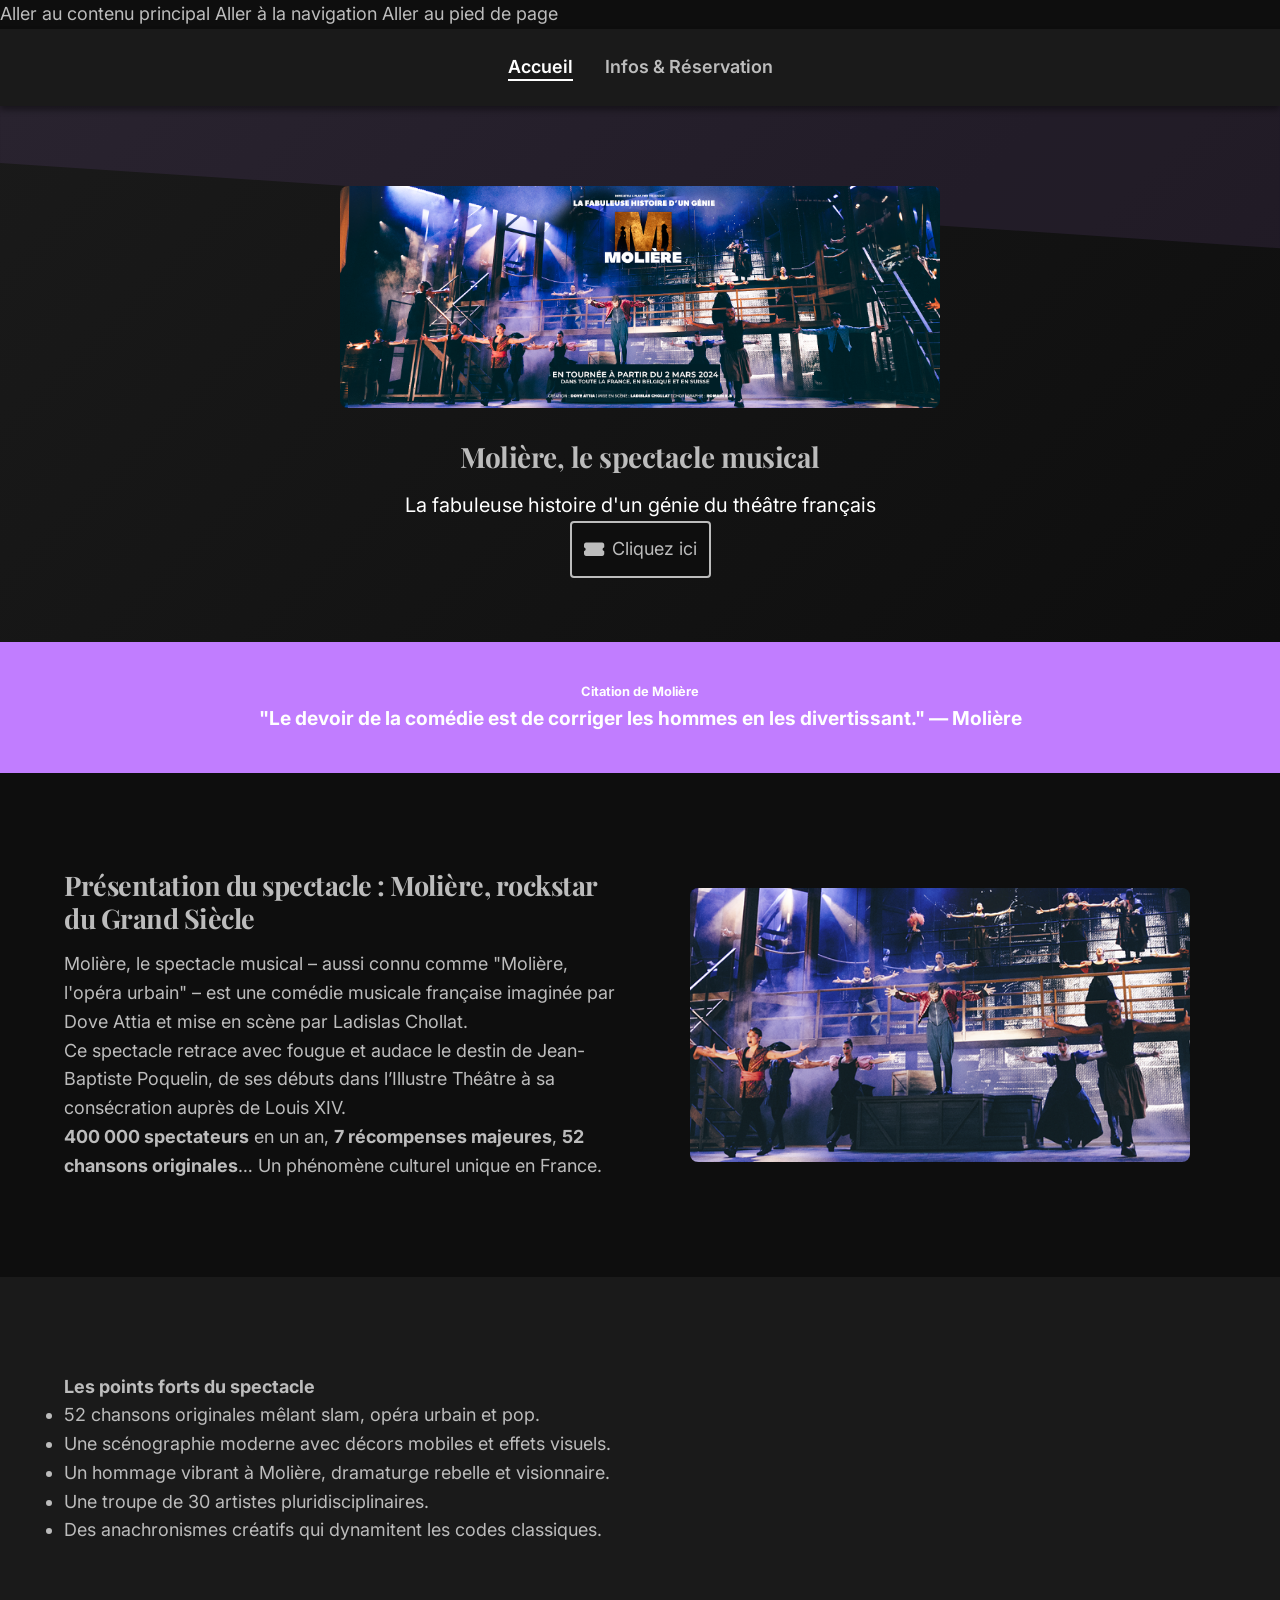
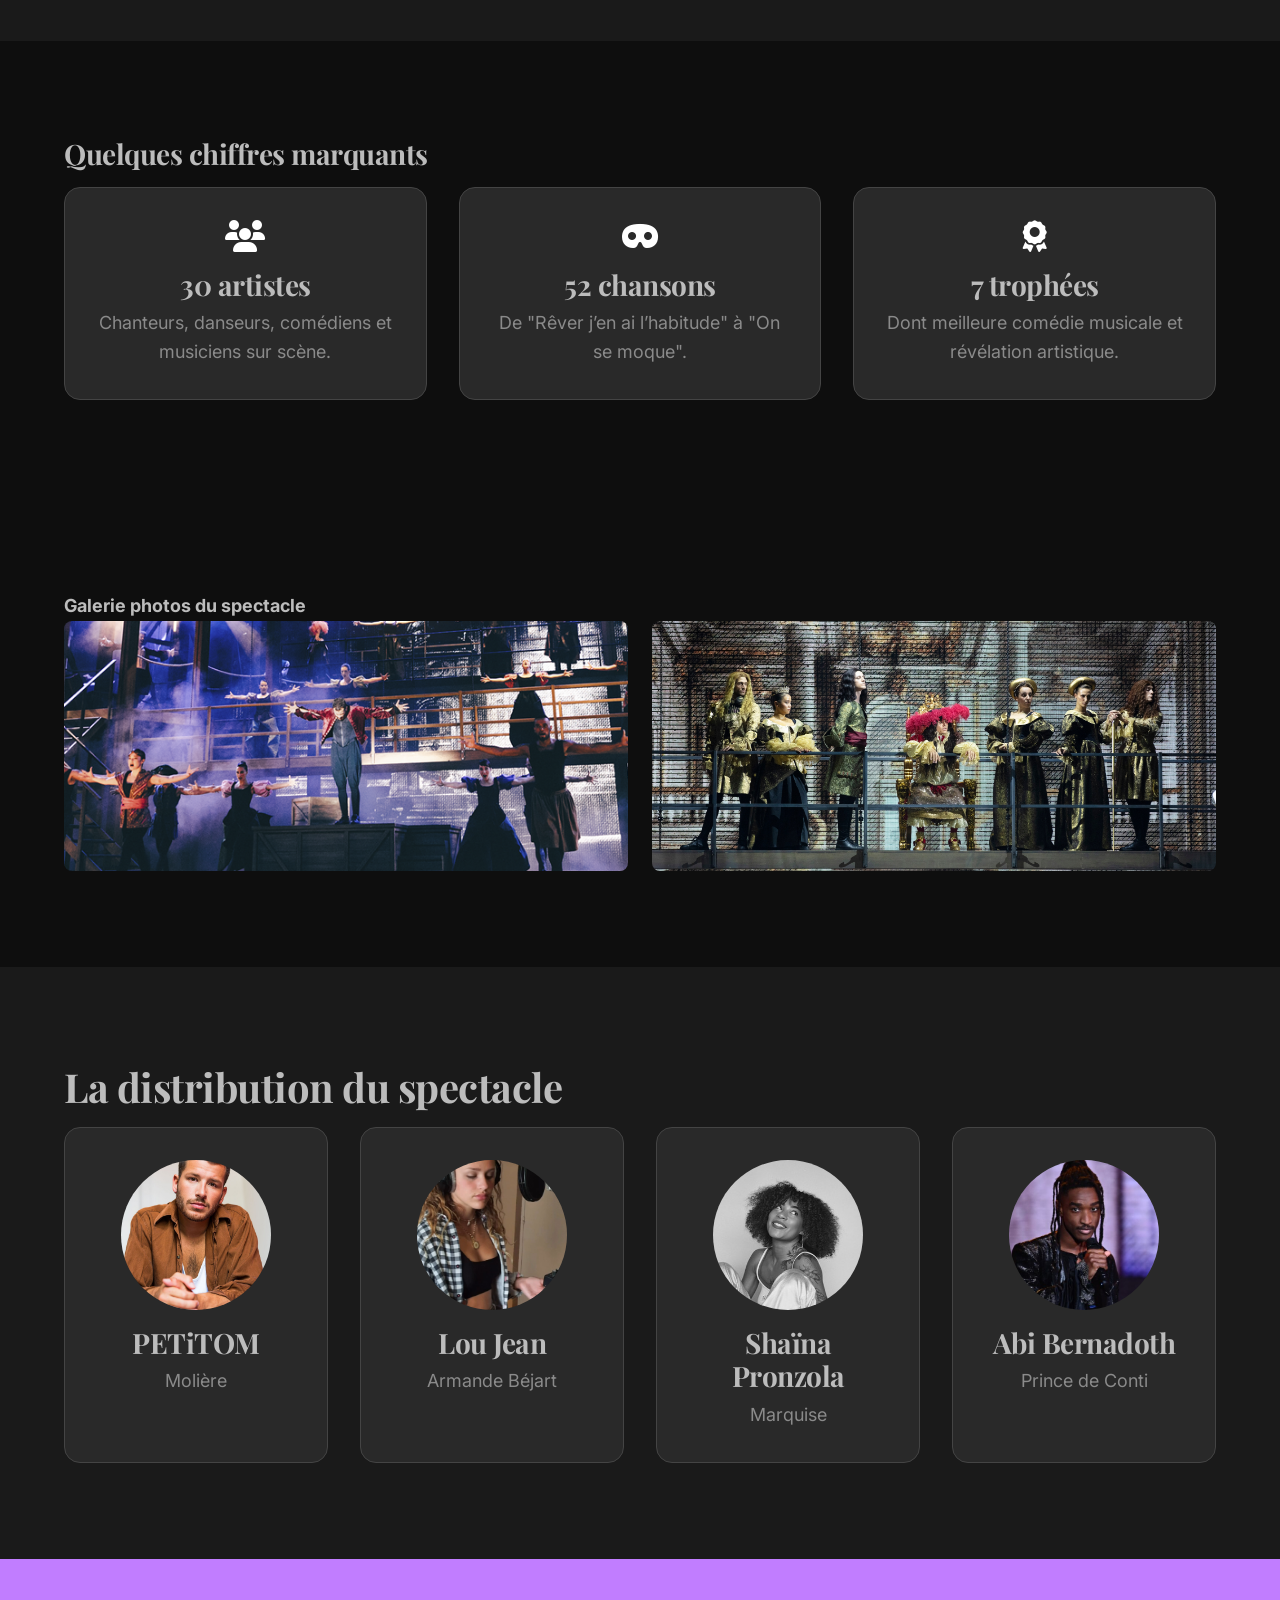
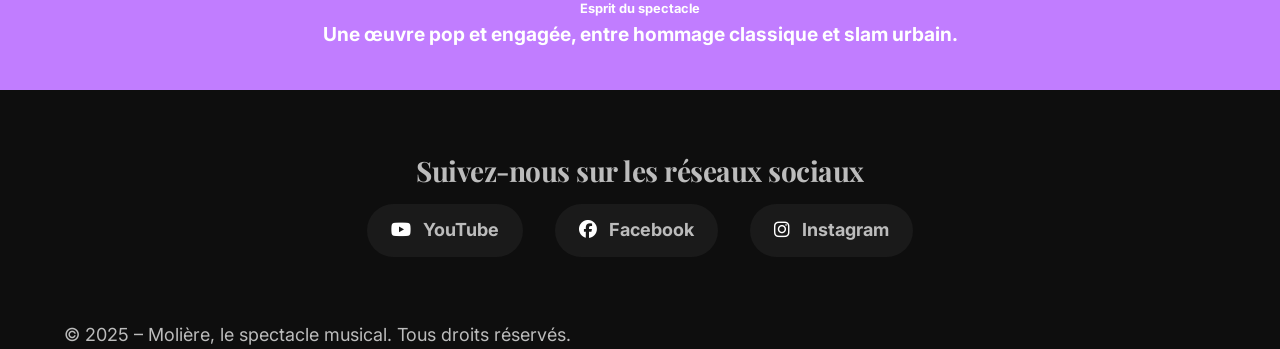
==== commit f55ebb68: "ajout de balise h1 pour le titre" ====
--- a/index.html
+++ b/index.html
@@ -18,21 +18,28 @@
   </head>
 
   <body>
-    <a href="#contenu" class="evitement" tabindex="0">Aller au contenu principal</a>
-    <nav class="navbar" role="navigation">
-      <div class="nav-container">
-        <div>
-          <a href="index.html" class="active" aria-current="page">Accueil</a>
-        </div>
-        <div>
-          <a href="infos.html">Infos & Réservation</a>
-        </div>
-      </div>
-    </nav>
-
-    <main id="contenu" role="main">
+    <div class="skip-links">
+      <a href="#main" class="skip-link">Aller au contenu principal</a>
+      <a href="#navigation" class="skip-link">Aller à la navigation</a>
+      <a href="#footer" class="skip-link">Aller au pied de page</a>
+    </div>
+    <header>
+      <nav class="navbar" id="navigation" aria-label="Navigation principale">
+          <div class="nav-container">
+            <div>
+              <a href="index.html" class="active" aria-current="page">Accueil</a>
+            </div>
+            <div>
+              <a href="infos.html">Infos & Réservation</a>
+            </div>
+          </div>   
+      </nav>
+      
+    </header>
+   
+    <main id="main">
       <!-- Section Héros -->
-      <header class="hero" role="banner">
+      <div class="hero" role="banner">
         <div class="svg-decoration">
           <svg viewBox="0 0 1440 320" focusable="false">
             <path
@@ -43,21 +50,21 @@
           </svg>
         </div>
         <div class="hero-content container">
-          <img src="images/moliere.png" class="hero-image" alt="Affiche du spectacle musical Molière" />
+          <img src="images/moliere.png" class="hero-image" />
           <div class="hero-text">
-            <h1>Molière, le spectacle musical</h1>
+            <h3>Molière, le spectacle musical</h3>
             <p>La fabuleuse histoire d'un génie du théâtre français</p>
             <a href="infos.html#billetterie" class="btn">
-              <i class="fas fa-ticket-alt" aria-hidden="true"></i>
+              <i class="fas fa-ticket-alt" alt="Icône billet" aria-hidden="true"></i>
               <span>Cliquez ici</span>
             </a>
           </div>
         </div>
-      </header>
+      </div>
 
       <!-- Citation -->
       <div class="bandeau-citation">
-        <h2 id="titre-citation">Citation de Molière</h2>
+        <h6 id="titre-citation">Citation de Molière</h6>
         <p>
           "Le devoir de la comédie est de corriger les hommes en les
           divertissant." — Molière
@@ -72,9 +79,9 @@
       >
         <div class="container grid grid-2">
           <div>
-            <h2 id="titre-intro">
+            <h1 id="titre-intro">
               Présentation du spectacle : Molière, rockstar du Grand Siècle
-            </h2>
+            </h1>
             <p>
               Molière, le spectacle musical – aussi connu comme "Molière,
               l'opéra urbain" – est une comédie musicale française imaginée par
@@ -95,6 +102,7 @@
           <img
             src="images/scene1.png"
             alt="Image d'une belle scène"
+            aria-hidden="true"
             class="section-image"
           />
         </div>
@@ -107,14 +115,14 @@
         aria-labelledby="titre-points"
       >
         <div class="container">
-          <h2 id="titre-points">Les points forts du spectacle</h2>
-          <p>52 chansons originales mêlant slam, opéra urbain et pop.</p>
-          <p>Une scénographie moderne avec décors mobiles et effets visuels.</p>
-          <p>
-            Un hommage vibrant à Molière, dramaturge rebelle et visionnaire.
-          </p>
-          <p>Une troupe de 30 artistes pluridisciplinaires.</p>
-          <p>Des anachronismes créatifs qui dynamitent les codes classiques.</p>
+          <h4 id="titre-points">Les points forts du spectacle</h4>
+          <ul>
+            <li>52 chansons originales mêlant slam, opéra urbain et pop.</li>
+            <li>Une scénographie moderne avec décors mobiles et effets visuels.</li>
+            <li>Un hommage vibrant à Molière, dramaturge rebelle et visionnaire.</li>
+            <li>Une troupe de 30 artistes pluridisciplinaires.</li>
+            <li>Des anachronismes créatifs qui dynamitent les codes classiques.</li>
+          </ul>
         </div>
       </div>
 
@@ -125,15 +133,15 @@
         aria-labelledby="titre-chiffres"
       >
         <div class="container">
-          <h2 id="titre-chiffres">Quelques chiffres marquants</h2>
+          <h3 id="titre-chiffres">Quelques chiffres marquants</h3>
           <div class="cards">
             <div class="card">
-              <i class="fas fa-users" aria-hidden="true"></i>
+              <i class="fas fa-users" alt="Icône utilisateurs" aria-hidden="true"></i>
               <h3>30 artistes</h3>
               <p>Chanteurs, danseurs, comédiens et musiciens sur scène.</p>
             </div>
             <div class="card">
-              <i class="fas fa-mask" aria-hidden="true"></i>
+              <i class="fas fa-mask" alt="Icône masque" aria-hidden="true"></i>
               <h3>52 chansons</h3>
               <p>De "Rêver j’en ai l’habitude" à "On se moque".</p>
             </div>
@@ -153,10 +161,10 @@
         aria-labelledby="titre-galerie"
       >
         <div class="container">
-          <h2 id="titre-galerie">Galerie photos du spectacle</h2>
+          <h4 id="titre-galerie">Galerie photos du spectacle</h4>
           <div class="gallery">
-            <img src="images/scene1.png" alt="Scène du spectacle musical Molière avec les acteurs sur scène" />
-            <img src="images/scene2.jpg" alt="Scène illustrative du spectacle avec les danseurs et musiciens" />
+            <img src="images/scene1.png" alt="Scène du spectacle montrant les acteurs principaux" />
+            <img src="images/scene2.jpg" alt="Scène illustrative"  />
           </div>
         </div>
       </section>
@@ -174,6 +182,7 @@
               <img
                 src="images/petitom.jpg"
                 alt="Portrait de PETiTOM, interprète de Molière"
+                aria-hidden="true"
               />
               <h3>PETiTOM</h3>
               <p>Molière</p>
@@ -182,6 +191,7 @@
               <img
                 src="images/loujean.png"
                 alt="Portrait de Lou Jean, interprète d'Armande Béjart"
+                aria-hidden="true"
               />
               <h3>Lou Jean</h3>
               <p>Armande Béjart</p>
@@ -190,6 +200,7 @@
               <img
                 src="images/shaina.jpeg"
                 alt="Portrait de Shaïna Pronzola, interprète de Marquise"
+                aria-hidden="true"
               />
               <h3>Shaïna Pronzola</h3>
               <p>Marquise</p>
@@ -198,6 +209,7 @@
               <img
                 src="images/abi.jpg"
                 alt="Portrait d’Abi Bernadoth, interprète du Prince de Conti"
+                aria-hidden="true"
               />
               <h3>Abi Bernadoth</h3>
               <p>Prince de Conti</p>
@@ -208,7 +220,7 @@
 
       <!-- Bandeau storytelling -->
       <div class="bandeau-citation">
-        <h2 id="titre-story">Esprit du spectacle</h2>
+        <h6 id="titre-story">Esprit du spectacle</h6>
         <p>Une œuvre pop et engagée, entre hommage classique et slam urbain.</p>
       </div>
 
@@ -219,7 +231,7 @@
         aria-labelledby="titre-reseaux"
       >
         <div class="container">
-          <h2 id="titre-reseaux">Suivez-nous sur les réseaux sociaux</h2>
+          <h3 id="titre-reseaux">Suivez-nous sur les réseaux sociaux</h3>
           <div class="reseaux-links">
             <a
               href="https://www.youtube.com/channel/UCc5t5wb25TAO4bCA1d8yMrQ"
@@ -227,7 +239,7 @@
               rel="noopener noreferrer"
               aria-label="Chaîne YouTube officielle du spectacle Molière"
             >
-              <i class="fab fa-youtube" aria-hidden="true"></i> YouTube
+              <i class="fab fa-youtube" alt="Icône YouTube" aria-hidden="true"></i> YouTube
             </a>
             <a
               href="https://www.facebook.com/moliereloperaurbain/?locale=fr_FR"
@@ -235,7 +247,7 @@
               rel="noopener noreferrer"
               aria-label="Page Facebook officielle du spectacle Molière"
             >
-              <i class="fab fa-facebook" aria-hidden="true"></i> Facebook
+              <i class="fab fa-facebook" alt="Icône Facebook" aria-hidden="true"></i> Facebook
             </a>
             <a
               href="https://www.instagram.com/molierelespectaclemusical/"
@@ -243,16 +255,19 @@
               rel="noopener noreferrer"
               aria-label="Profil Instagram du spectacle Molière"
             >
-              <i class="fab fa-instagram" aria-hidden="true"></i> Instagram
+              <i class="fab fa-instagram" alt="Icône Instagram" aria-hidden="true"></i> Instagram
             </a>
           </div>
         </div>
       </section>
     </main>
 
-    <footer class="footer" role="contentinfo">
-      <div class="container">
-        <p>&copy; 2025 – Molière, le spectacle musical. Tous droits réservés.</p>
+    <footer id="footer">
+        <div class="container">
+          <p>
+            &copy; 2025 – Molière, le spectacle musical. Tous droits réservés.
+          </p>
+        </div>
       </div>
     </footer>
   </body>
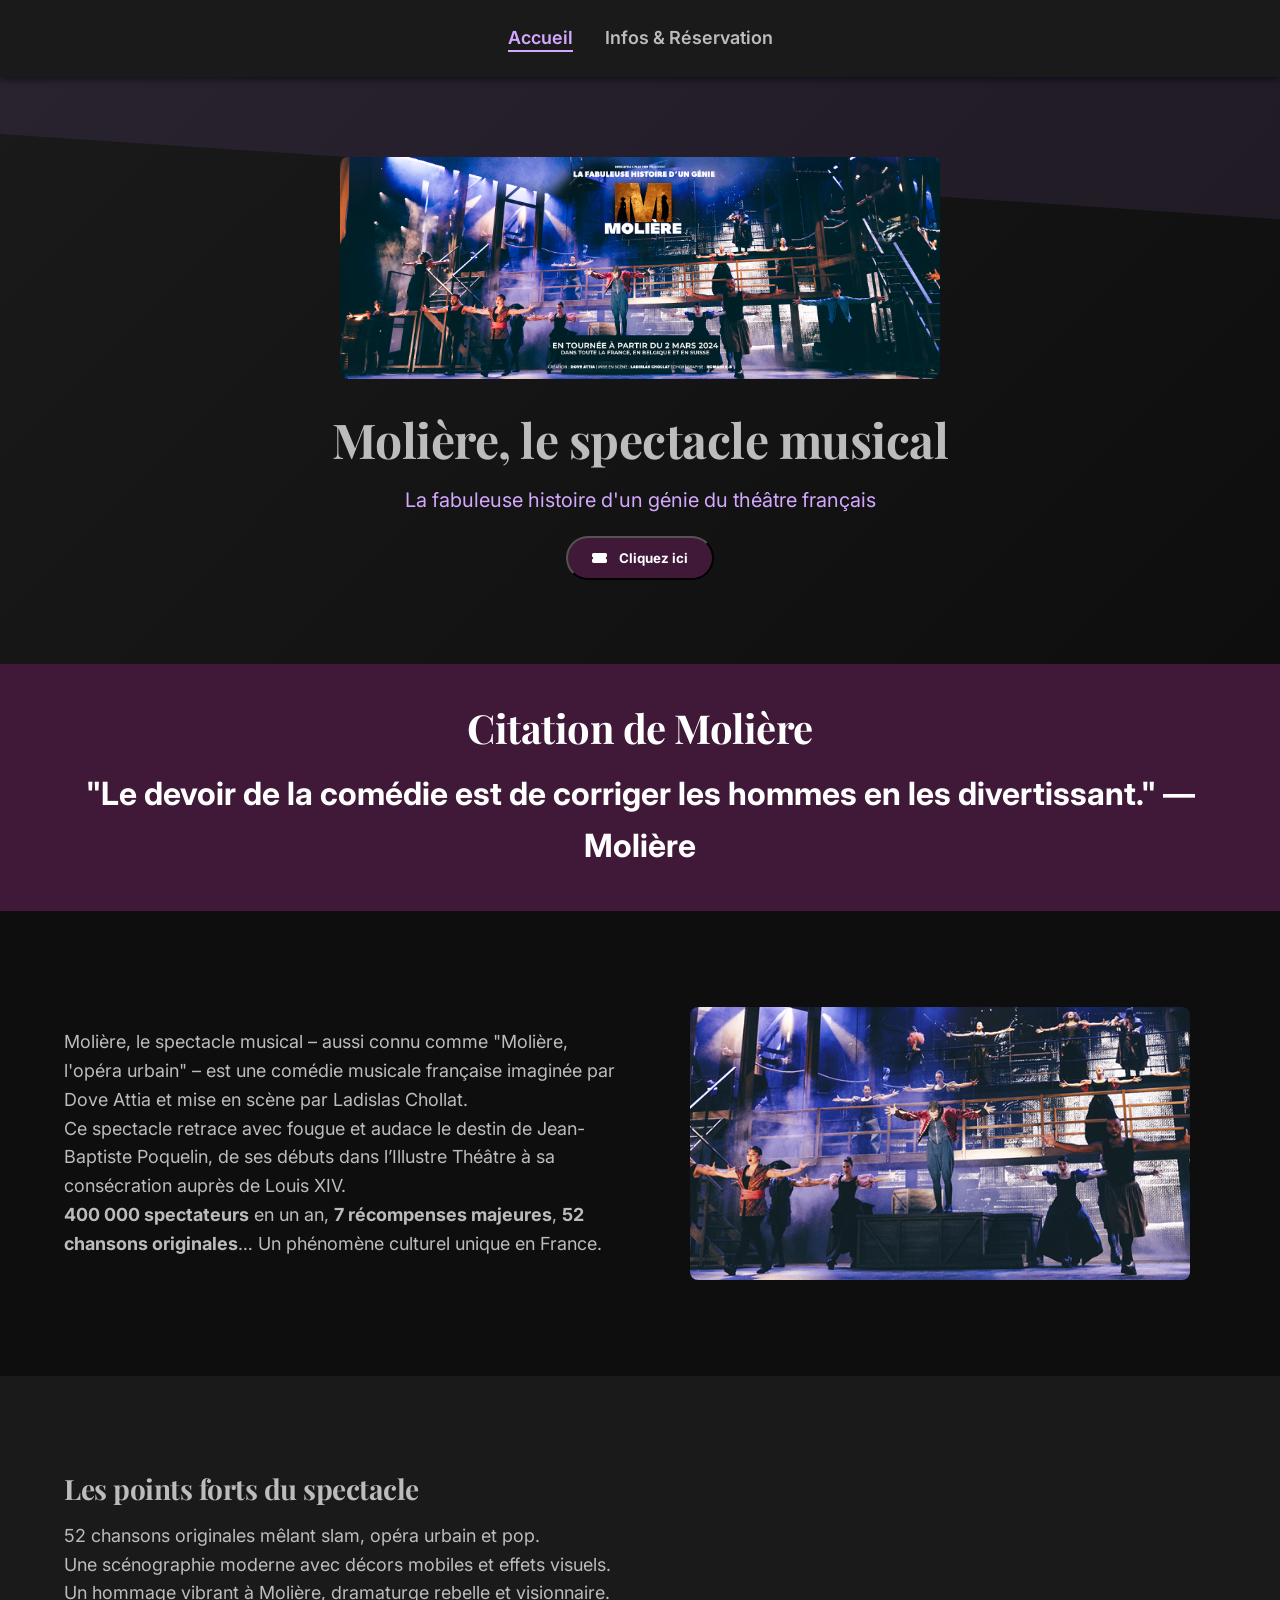
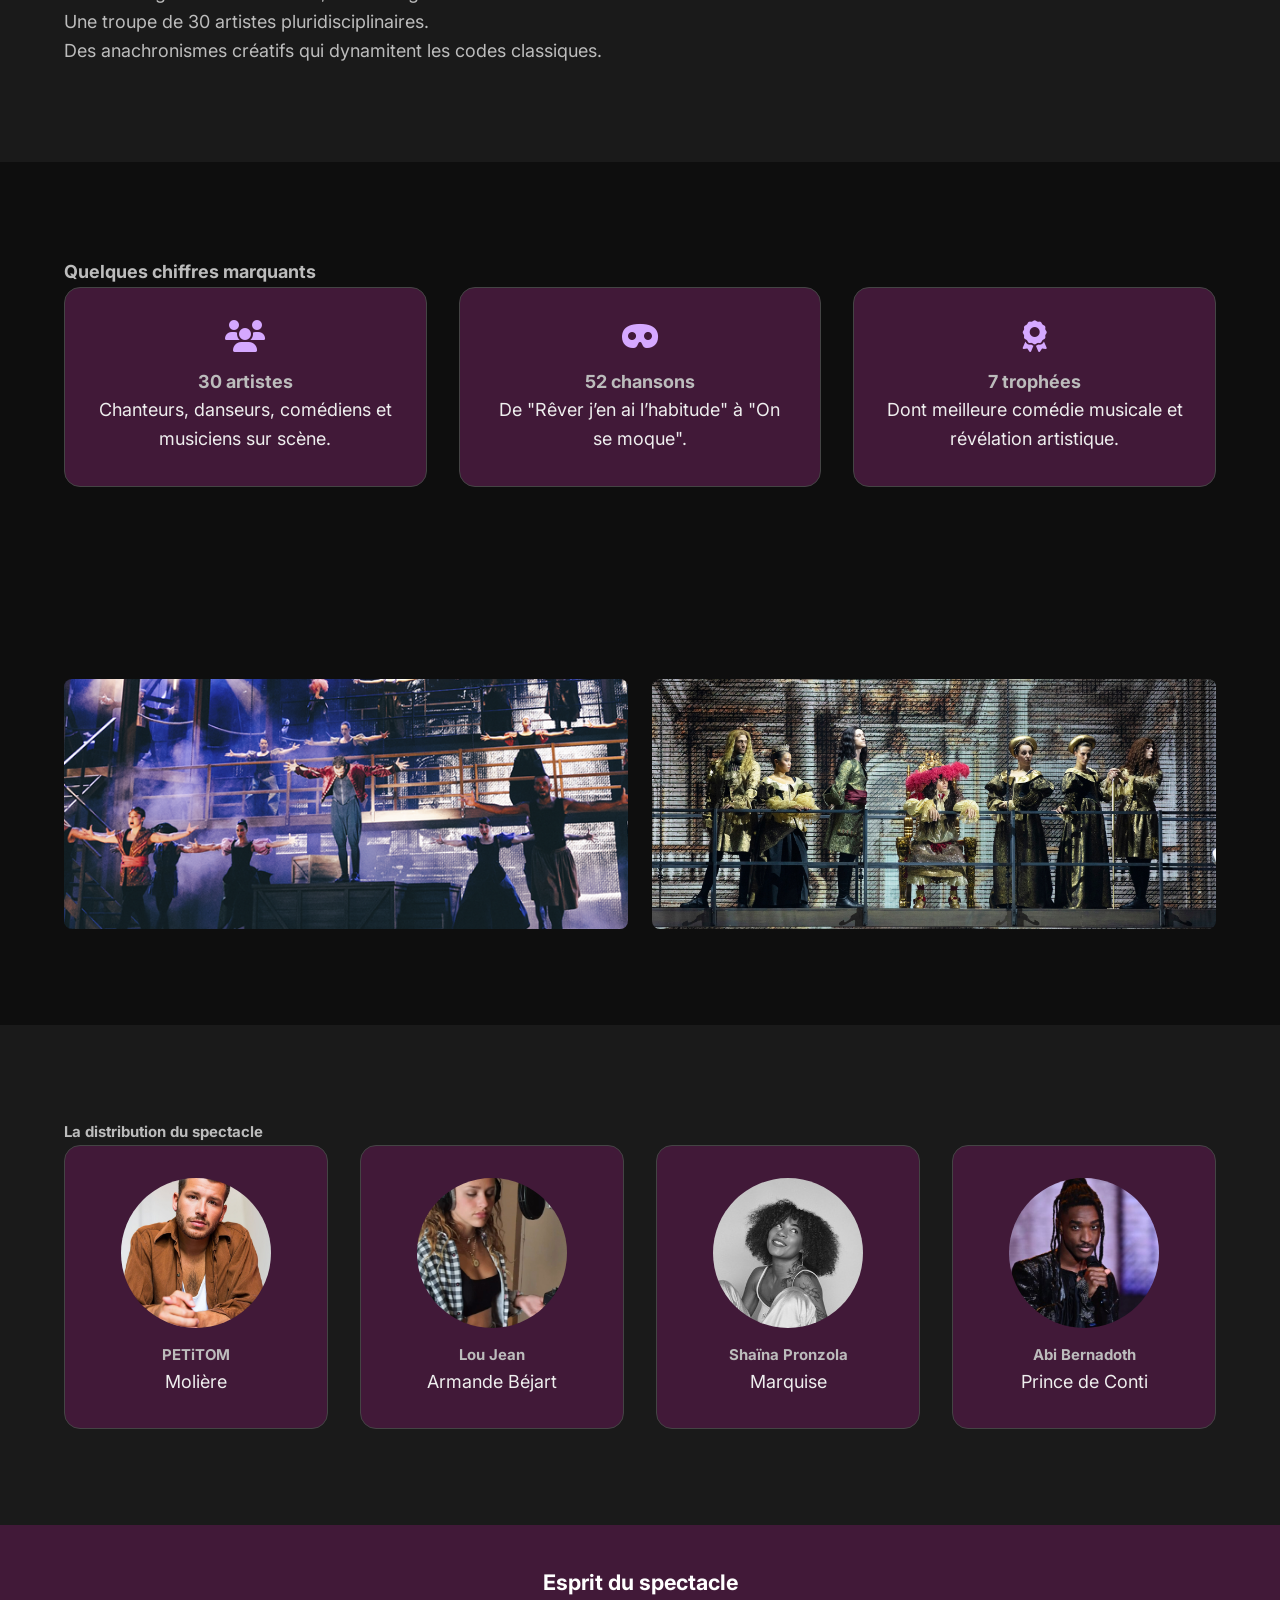
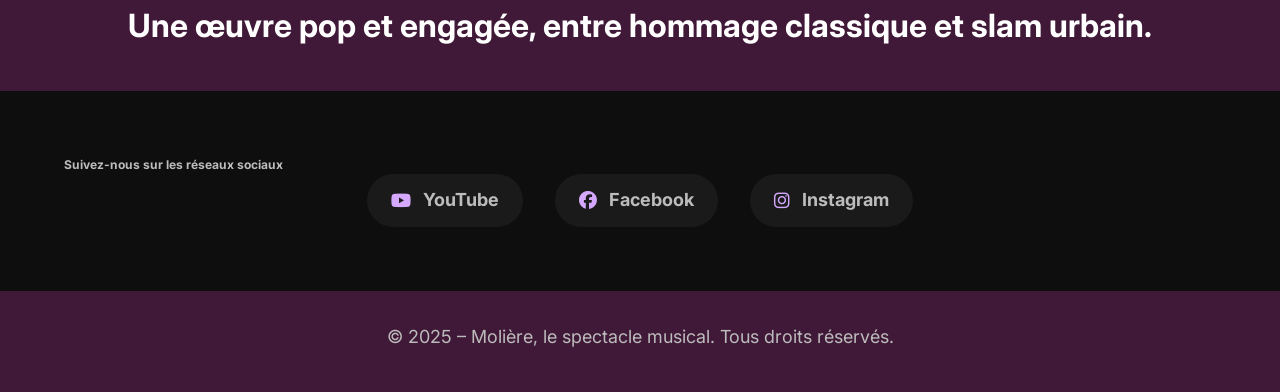
==== commit 59fdea73: "Création de ma branche" ====
--- a/index.html
+++ b/index.html
@@ -18,26 +18,18 @@
   </head>
 
   <body>
-    <div class="skip-links">
-      <a href="#main" class="skip-link">Aller au contenu principal</a>
-      <a href="#navigation" class="skip-link">Aller à la navigation</a>
-      <a href="#footer" class="skip-link">Aller au pied de page</a>
+    <div class="navbar">
+      <div class="nav-container">
+        <div>
+          <a href="index.html" class="active" aria-current="page">Accueil</a>
+        </div>
+        <div>
+          <a href="infos.html">Infos & Réservation</a>
+        </div>
+      </div>
     </div>
-    <header>
-      <nav class="navbar" id="navigation" aria-label="Navigation principale">
-          <div class="nav-container">
-            <div>
-              <a href="index.html" class="active" aria-current="page">Accueil</a>
-            </div>
-            <div>
-              <a href="infos.html">Infos & Réservation</a>
-            </div>
-          </div>   
-      </nav>
-      
-    </header>
-   
-    <main id="main">
+
+    <main id="contenu">
       <!-- Section Héros -->
       <div class="hero" role="banner">
         <div class="svg-decoration">
@@ -50,12 +42,12 @@
           </svg>
         </div>
         <div class="hero-content container">
-          <img src="images/moliere.png" class="hero-image" />
+          <img alt="en tournée a partir du 2 Mars Dans toute la france, en belgique et en suisse" src="images/moliere.png" class="hero-image" />
           <div class="hero-text">
-            <h3>Molière, le spectacle musical</h3>
+            <h1>Molière, le spectacle musical</h1>
             <p>La fabuleuse histoire d'un génie du théâtre français</p>
-            <a href="infos.html#billetterie" class="btn">
-              <i class="fas fa-ticket-alt" alt="Icône billet" aria-hidden="true"></i>
+            <button class="btn" aria-label="Réserver mes places">
+              <i class="fas fa-ticket-alt" alt="Icône billet"></i>
               <span>Cliquez ici</span>
             </a>
           </div>
@@ -64,7 +56,7 @@
 
       <!-- Citation -->
       <div class="bandeau-citation">
-        <h6 id="titre-citation">Citation de Molière</h6>
+        <h2 id="titre-citation">Citation de Molière</h2>
         <p>
           "Le devoir de la comédie est de corriger les hommes en les
           divertissant." — Molière
@@ -79,9 +71,9 @@
       >
         <div class="container grid grid-2">
           <div>
-            <h1 id="titre-intro">
-              Présentation du spectacle : Molière, rockstar du Grand Siècle
-            </h1>
+            <title id="titre-intro">
+              </h3> Présentation du spectacle : Molière, rockstar du Grand Siècle </h3>
+            </title>
             <p>
               Molière, le spectacle musical – aussi connu comme "Molière,
               l'opéra urbain" – est une comédie musicale française imaginée par
@@ -101,8 +93,7 @@
           </div>
           <img
             src="images/scene1.png"
-            alt="Image d'une belle scène"
-            aria-hidden="true"
+            alt=""
             class="section-image"
           />
         </div>
@@ -115,14 +106,14 @@
         aria-labelledby="titre-points"
       >
         <div class="container">
-          <h4 id="titre-points">Les points forts du spectacle</h4>
-          <ul>
-            <li>52 chansons originales mêlant slam, opéra urbain et pop.</li>
-            <li>Une scénographie moderne avec décors mobiles et effets visuels.</li>
-            <li>Un hommage vibrant à Molière, dramaturge rebelle et visionnaire.</li>
-            <li>Une troupe de 30 artistes pluridisciplinaires.</li>
-            <li>Des anachronismes créatifs qui dynamitent les codes classiques.</li>
-          </ul>
+          <h3 id="titre-points">Les points forts du spectacle</h3>
+          <p>52 chansons originales mêlant slam, opéra urbain et pop.</p>
+          <p>Une scénographie moderne avec décors mobiles et effets visuels.</p>
+          <p>
+            Un hommage vibrant à Molière, dramaturge rebelle et visionnaire.
+          </p>
+          <p>Une troupe de 30 artistes pluridisciplinaires.</p>
+          <p>Des anachronismes créatifs qui dynamitent les codes classiques.</p>
         </div>
       </div>
 
@@ -133,21 +124,21 @@
         aria-labelledby="titre-chiffres"
       >
         <div class="container">
-          <h3 id="titre-chiffres">Quelques chiffres marquants</h3>
+          <h4 id="titre-chiffres">Quelques chiffres marquants</h4>
           <div class="cards">
             <div class="card">
-              <i class="fas fa-users" alt="Icône utilisateurs" aria-hidden="true"></i>
-              <h3>30 artistes</h3>
+              <i class="fas fa-users" alt="Icône utilisateurs"></i>
+              <h4>30 artistes</h4>
               <p>Chanteurs, danseurs, comédiens et musiciens sur scène.</p>
             </div>
             <div class="card">
-              <i class="fas fa-mask" alt="Icône masque" aria-hidden="true"></i>
-              <h3>52 chansons</h3>
+              <i class="fas fa-mask" alt="Icône masque"></i>
+              <h4>52 chansons</h4>
               <p>De "Rêver j’en ai l’habitude" à "On se moque".</p>
             </div>
             <div class="card">
               <i class="fas fa-award" aria-hidden="true"></i>
-              <h3>7 trophées</h3>
+              <h4>7 trophées</h4>
               <p>Dont meilleure comédie musicale et révélation artistique.</p>
             </div>
           </div>
@@ -161,10 +152,10 @@
         aria-labelledby="titre-galerie"
       >
         <div class="container">
-          <h4 id="titre-galerie">Galerie photos du spectacle</h4>
+          <title id="titre-galerie">Galerie photos du spectacle</title>
           <div class="gallery">
-            <img src="images/scene1.png" alt="Scène du spectacle montrant les acteurs principaux" />
-            <img src="images/scene2.jpg" alt="Scène illustrative"  />
+            <img src="images/scene1.png" alt=""/>
+            <img src="images/scene2.jpg" alt="" />
           </div>
         </div>
       </section>
@@ -176,42 +167,38 @@
         aria-labelledby="titre-distribution"
       >
         <div class="container">
-          <h2 id="titre-distribution">La distribution du spectacle</h2>
+          <h5 id="titre-distribution">La distribution du spectacle</h5>
           <div class="cards">
             <div class="card">
               <img
                 src="images/petitom.jpg"
                 alt="Portrait de PETiTOM, interprète de Molière"
-                aria-hidden="true"
-              />
-              <h3>PETiTOM</h3>
+              />
+              <h5>PETiTOM</h5>
               <p>Molière</p>
             </div>
             <div class="card">
               <img
                 src="images/loujean.png"
                 alt="Portrait de Lou Jean, interprète d'Armande Béjart"
-                aria-hidden="true"
-              />
-              <h3>Lou Jean</h3>
+              />
+              <h5>Lou Jean</h5>
               <p>Armande Béjart</p>
             </div>
             <div class="card">
               <img
                 src="images/shaina.jpeg"
                 alt="Portrait de Shaïna Pronzola, interprète de Marquise"
-                aria-hidden="true"
-              />
-              <h3>Shaïna Pronzola</h3>
+              />
+              <h5>Shaïna Pronzola</h5>
               <p>Marquise</p>
             </div>
             <div class="card">
               <img
                 src="images/abi.jpg"
                 alt="Portrait d’Abi Bernadoth, interprète du Prince de Conti"
-                aria-hidden="true"
-              />
-              <h3>Abi Bernadoth</h3>
+              />
+              <h5>Abi Bernadoth</h5>
               <p>Prince de Conti</p>
             </div>
           </div>
@@ -231,7 +218,7 @@
         aria-labelledby="titre-reseaux"
       >
         <div class="container">
-          <h3 id="titre-reseaux">Suivez-nous sur les réseaux sociaux</h3>
+          <h6 id="titre-reseaux">Suivez-nous sur les réseaux sociaux</h6>
           <div class="reseaux-links">
             <a
               href="https://www.youtube.com/channel/UCc5t5wb25TAO4bCA1d8yMrQ"
@@ -239,7 +226,7 @@
               rel="noopener noreferrer"
               aria-label="Chaîne YouTube officielle du spectacle Molière"
             >
-              <i class="fab fa-youtube" alt="Icône YouTube" aria-hidden="true"></i> YouTube
+              <i class="fab fa-youtube" alt="Icône YouTube"></i> YouTube
             </a>
             <a
               href="https://www.facebook.com/moliereloperaurbain/?locale=fr_FR"
@@ -247,7 +234,7 @@
               rel="noopener noreferrer"
               aria-label="Page Facebook officielle du spectacle Molière"
             >
-              <i class="fab fa-facebook" alt="Icône Facebook" aria-hidden="true"></i> Facebook
+              <i class="fab fa-facebook" alt="Icône Facebook"></i> Facebook
             </a>
             <a
               href="https://www.instagram.com/molierelespectaclemusical/"
@@ -255,20 +242,19 @@
               rel="noopener noreferrer"
               aria-label="Profil Instagram du spectacle Molière"
             >
-              <i class="fab fa-instagram" alt="Icône Instagram" aria-hidden="true"></i> Instagram
+              <i class="fab fa-instagram" alt="Icône Instagram"></i> Instagram
             </a>
           </div>
         </div>
       </section>
     </main>
 
-    <footer id="footer">
-        <div class="container">
-          <p>
-            &copy; 2025 – Molière, le spectacle musical. Tous droits réservés.
-          </p>
-        </div>
-      </div>
-    </footer>
+    <div class="footer">
+      <div class="container">
+        <p>
+          &copy; 2025 – Molière, le spectacle musical. Tous droits réservés.
+        </p>
+      </div>
+    </div>
   </body>
 </html>
--- a/style.css
+++ b/style.css
@@ -1,18 +1,18 @@
 :root {
   --color-bg: #0e0e0e;
   --color-text: #bcbcbc;
-  --color-secondary-text: #8a8a8a;
-  --color-accent: white;
+  --color-secondary-text: #eeeeee;
+  --color-accent: #d5a8ff;
+  --color-accent-bg: #411938;
   --color-accent-light: #d6a3ff;
   --color-card-bg: #1a1a1a;
-  --color-hover-bg: #292929;
+  --color-hover-bg: #411938;
   --color-focus-outline: #c17dff;
-  --color-bandeau-bg: #c17dff;
+  --color-bandeau-bg: #411938;
   --color-bandeau-text: #fff;
-  --color-footer-bg: #1a1a1a;
+  --color-footer-bg: #411938;
   --color-svg: #c17dff;
   --color-focus-bg: transparent;
-  --color-accent-dark: #a366ff;
 }
 
 /* RESET + BASE */
@@ -56,16 +56,10 @@
   font-size: 1.75rem;
 }
 
-/* Styles pour les liens */
 a {
   color: var(--color-text);
   text-decoration: none;
-}
-
-a:hover,
-a:active {
-  color: var(--color-accent);
-  text-decoration: underline;
+  transition: color 0.3s ease;
 }
 
 a:focus,
@@ -182,28 +176,26 @@
 }
 
 /* BOUTONS */
-/* Styles pour les boutons */
 .btn {
-  background-color: var(--color-bg);
-  color: var(--color-text);
-  border: 2px solid var(--color-text);
-  padding: 0.75rem;
-  border-radius: 0.25rem;
-  cursor: pointer;
-  text-decoration: none;
   display: inline-flex;
   align-items: center;
-  gap: 0.5rem;
-}
-
-.btn:hover {
-  background-color: var(--color-text);
-  color: var(--color-bg);
-}
-
+  gap: 0.75rem;
+  background-color: var(--color-accent-bg);
+  color: var(--color-bandeau-text);
+  padding: 0.75rem 1.5rem;
+  border-radius: 50px;
+  font-weight: bold;
+  transition: background 0.3s ease;
+  font-family: "Inter", sans-serif;
+  margin: 20px;
+}
+
+.btn:hover,
 .btn:focus {
-  outline: 2px solid var(--color-text);
-  outline-offset: 2px;
+  background-color: var(--color-accent-light);
+  color: var(--color-bandeau-text);
+  outline: none;
+  outline-offset: 0;
 }
 
 /* BANDEAUX */
@@ -214,7 +206,7 @@
   text-align: center;
   padding: 2.5rem;
   font-weight: bold;
-  font-size: 1.2rem;
+  font-size: 2rem;
 }
 
 .bandeau-citation p,
@@ -467,8 +459,8 @@
   display: inline-flex;
   align-items: center;
   justify-content: center;
-  background-color: var(--color-accent);
-  color: var(--color-bandeau-text);
+  background-color: var(--color-accent-bg);
+  color: var(--color-accent);
   padding: 0.75rem;
   border-radius: 50%;
   width: 3rem;
@@ -484,18 +476,6 @@
   outline: none;
 }
 
-/* Styles pour la navigation au clavier */
-:focus {
-    outline: 2px solid var(--color-text);
-    outline-offset: 2px;
-}
-
-/* Focus spécifique pour le skip link */
-.evitement:focus {
-    outline: 2px solid var(--color-text);
-    outline-offset: 2px;
-}
-
 /* Responsive */
 @media (max-width: 768px) {
   h2 {
